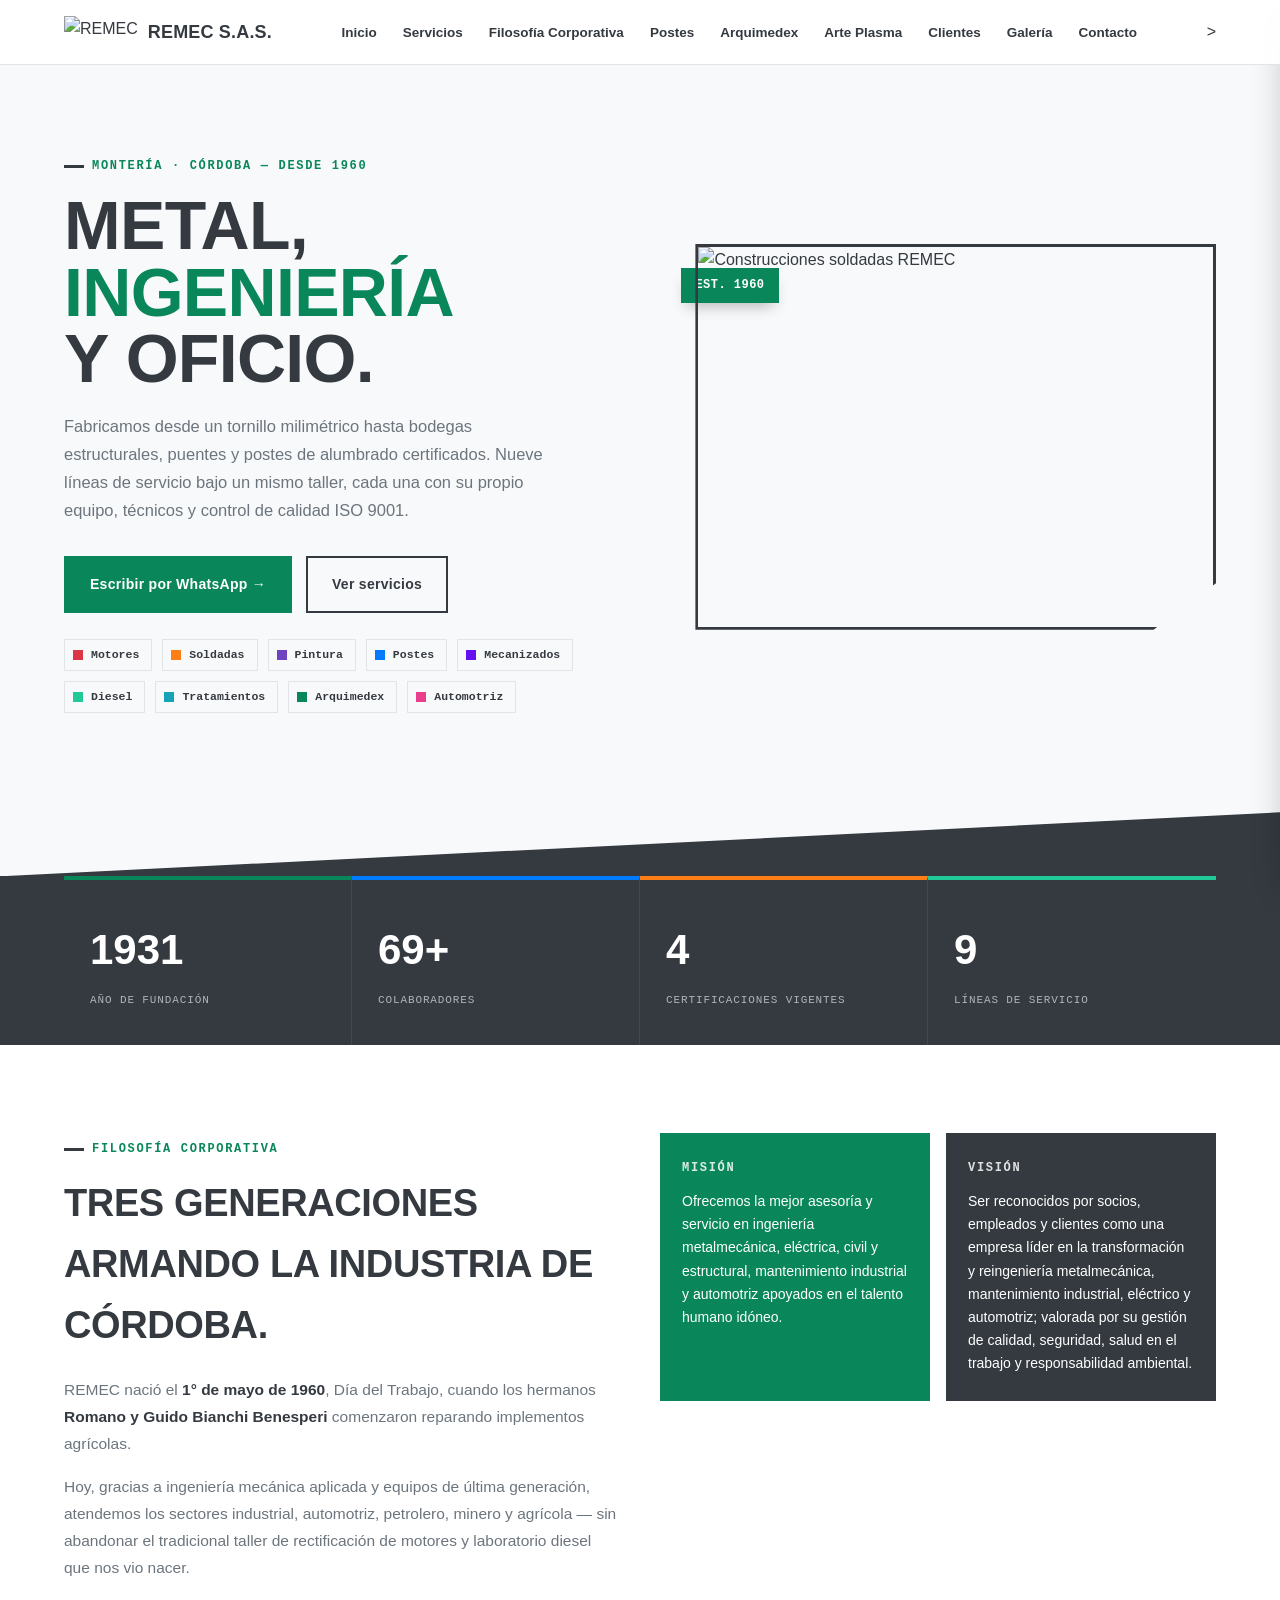
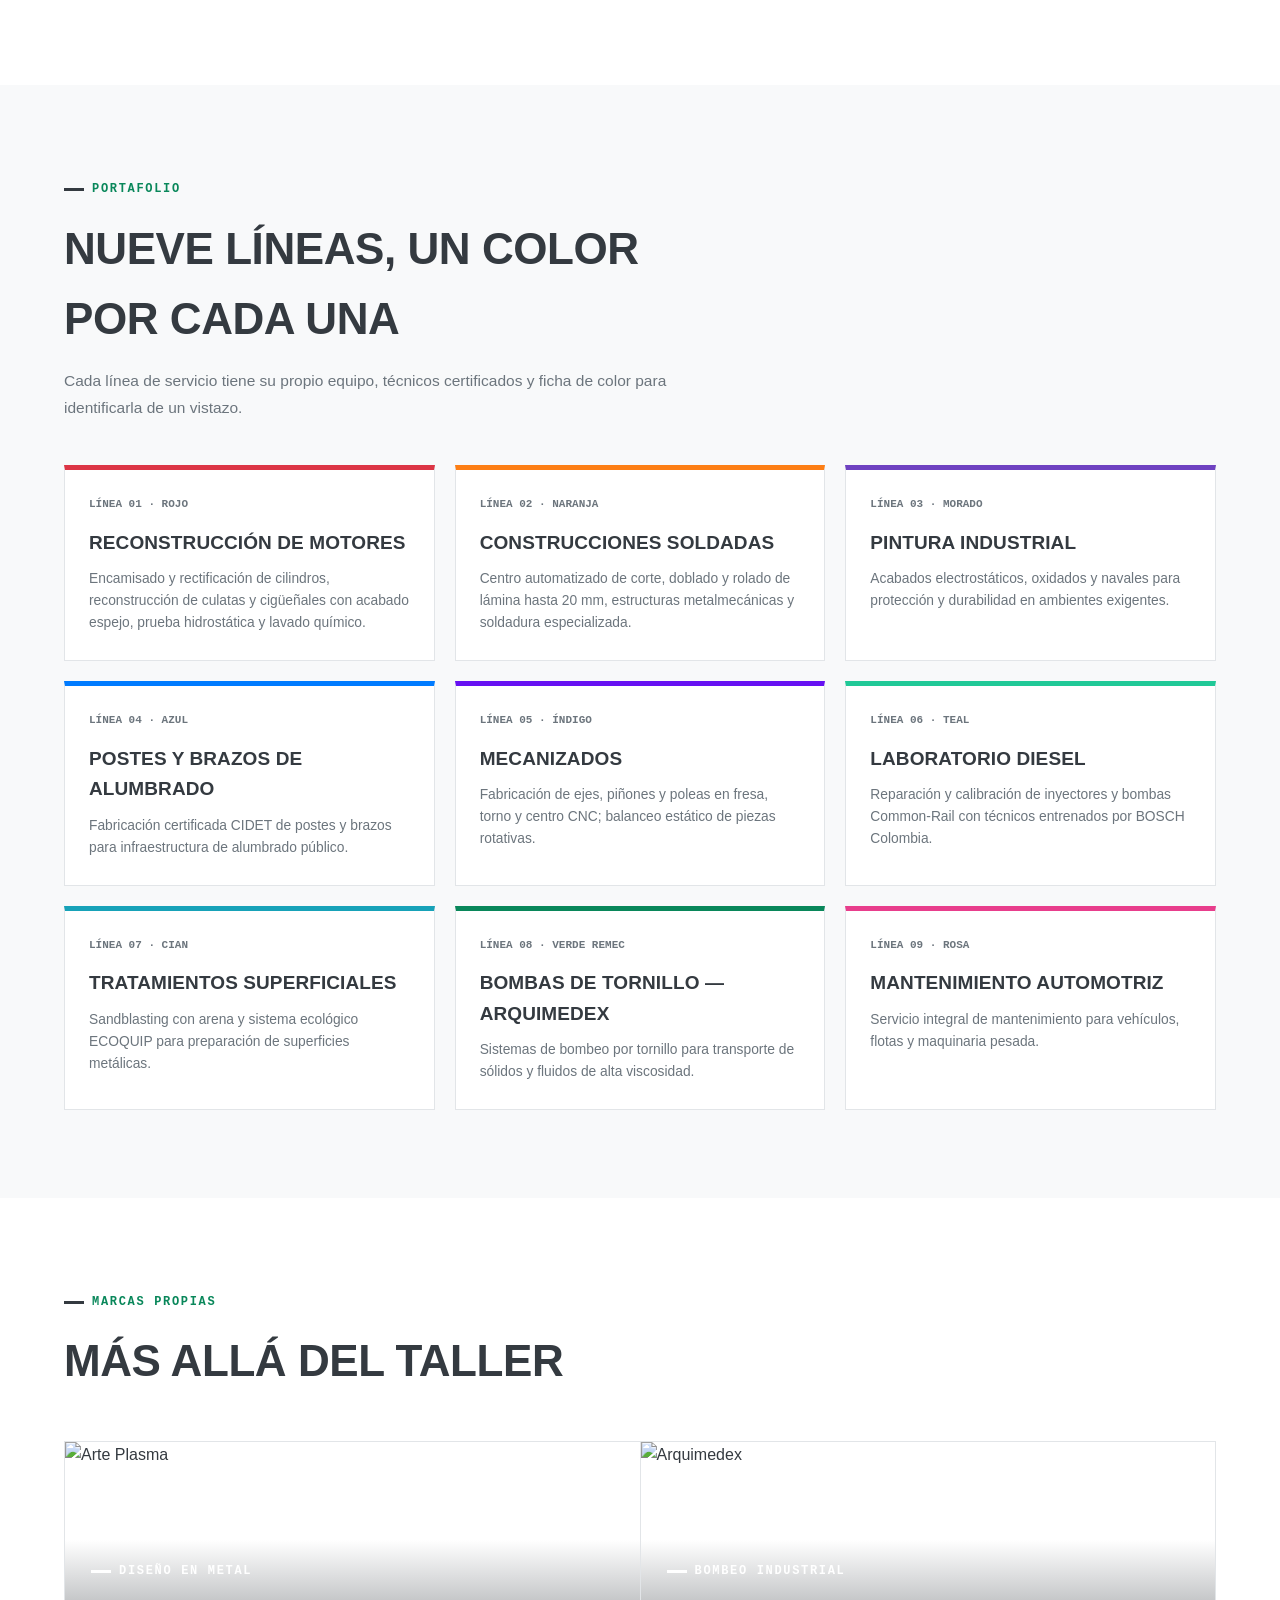
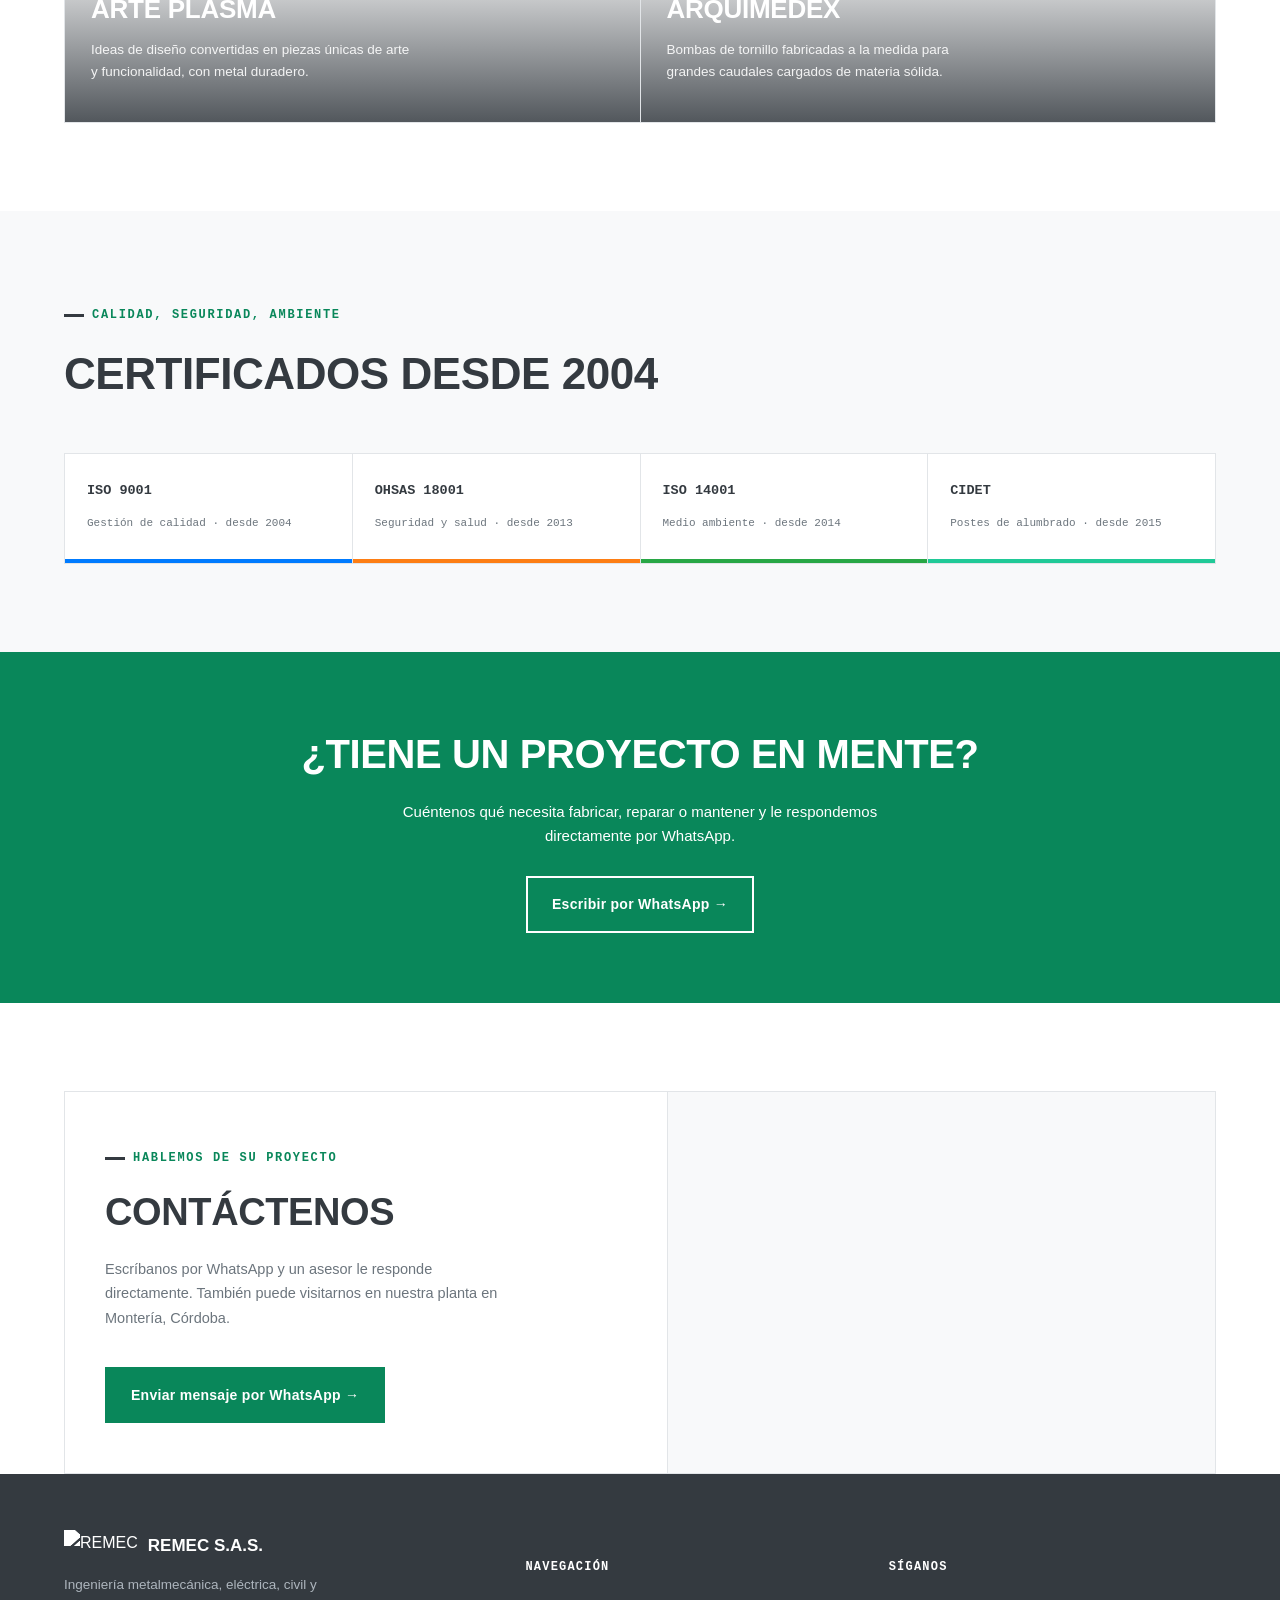
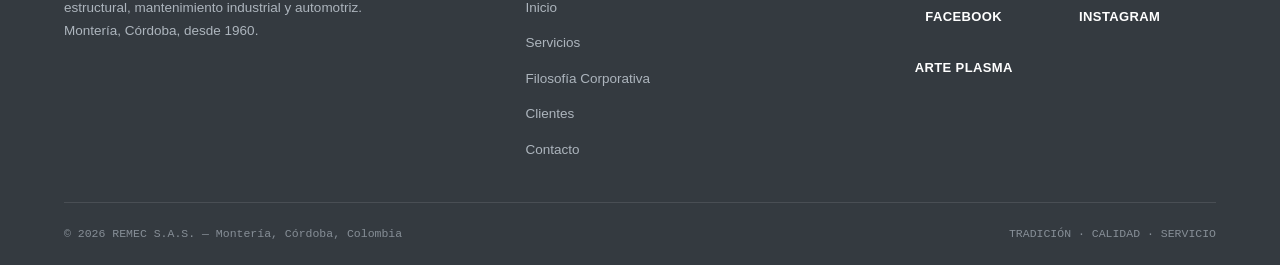
==== index.html @ 9efb5b46 "feat: add initial HTML structure and JavaScript functionality for REMEC S.A.S. website" ====
<!doctype html>
<html lang="es">
  <head>
    <meta charset="UTF-8" />
    <meta
      name="viewport"
      content="width=device-width, initial-scale=1, shrink-to-fit=no"
    />
    <title>REMEC S.A.S. — Ingeniería Metalmecánica desde 1960</title>
    <link rel="stylesheet" href="css/style.css" />
  </head>
  <body>
    <header class="rmc2-header" id="rmc2Header">
      <div class="rmc2-wrap rmc2-navrow">
        <a class="rmc2-brand" href="index.html">
          <img src="https://remec.com.co/images/logo.png" alt="REMEC" />
          <span class="rmc2-brand-text">REMEC S.A.S.</span>
        </a>
        <nav class="rmc2-navlinks">
          <ul>
            <li><a href="index.html">Inicio</a></li>
            <li><a href="Servicios.html">Servicios</a></li>
            <li><a href="Filo.html">Filosofía Corporativa</a></li>
            <li><a href="AP.html">Postes</a></li>
            <li><a href="Arquimedex.html">Arquimedex</a></li>
            <li><a href="Artplasma.html">Arte Plasma</a></li>
            <li><a href="Clientes.html">Clientes</a></li>
            <li><a href="Galeria.html">Galería</a></li>
            <li><a href="Contacto.html">Contacto</a></li>
          </ul>
        </nav>

        >
        <button
          class="rmc2-burger"
          id="rmc2BurgerBtn"
          aria-label="Abrir menú"
          aria-expanded="false"
        >
          <span></span><span></span><span></span>
        </button>
      </div>
    </header>

    <div class="rmc2-scrim" id="rmc2Scrim"></div>
    <div class="rmc2-mobile-menu" id="rmc2MobileMenu">
      <ul>
        <li><a href="index.html">Inicio</a></li>
        <li><a href="Servicios.html">Servicios</a></li>
        <li><a href="Filo.html">Filosofía Corporativa</a></li>
        <li><a href="AP.html">Postes</a></li>
        <li><a href="Arquimedex.html">Arquimedex</a></li>
        <li><a href="Artplasma.html">Arte Plasma</a></li>
        <li><a href="Clientes.html">Clientes</a></li>
        <li><a href="Galeria.html">Galería</a></li>
        <li><a href="Contacto.html">Contacto</a></li>
      </ul>
      <a
        class="rmc2-cta-btn"
        href="https://wa.me/573212651325?texto=Me%20interesa%20uno%20de%20sus%20servicios"
        target="_blank"
        rel="noopener"
        >WhatsApp →</a
      >
    </div>

    <section class="rmc2-hero">
      <div class="rmc2-wrap">
        <div class="rmc2-hero-grid">
          <div class="rmc2-hero-copy">
            <div class="rmc2-eyebrow">Montería · Córdoba — desde 1960</div>
            <h1 style="margin-top: 16px">
              Metal, <em>ingeniería</em><br />y oficio.
            </h1>
            <p>
              Fabricamos desde un tornillo milimétrico hasta bodegas
              estructurales, puentes y postes de alumbrado certificados. Nueve
              líneas de servicio bajo un mismo taller, cada una con su propio
              equipo, técnicos y control de calidad ISO 9001.
            </p>
            <div class="rmc2-hero-actions">
              <a
                class="rmc2-btn rmc2-btn-solid"
                href="https://wa.me/573212651325?texto=Me%20interesa%20uno%20de%20sus%20servicios"
                target="_blank"
                rel="noopener"
                >Escribir por WhatsApp →</a
              >
              <a class="rmc2-btn rmc2-btn-outline" href="#servicios"
                >Ver servicios</a
              >
            </div>

            <div class="rmc2-swatch-strip">
              <span class="rmc2-swatch-chip" data-target="svc-motores"
                ><span
                  class="rmc2-swatch-dot"
                  style="background: var(--red)"
                ></span
                >Motores</span
              >
              <span class="rmc2-swatch-chip" data-target="svc-soldadas"
                ><span
                  class="rmc2-swatch-dot"
                  style="background: var(--orange)"
                ></span
                >Soldadas</span
              >
              <span class="rmc2-swatch-chip" data-target="svc-pintura"
                ><span
                  class="rmc2-swatch-dot"
                  style="background: var(--purple)"
                ></span
                >Pintura</span
              >
              <span class="rmc2-swatch-chip" data-target="svc-postes"
                ><span
                  class="rmc2-swatch-dot"
                  style="background: var(--blue)"
                ></span
                >Postes</span
              >
              <span class="rmc2-swatch-chip" data-target="svc-mecanizados"
                ><span
                  class="rmc2-swatch-dot"
                  style="background: var(--indigo)"
                ></span
                >Mecanizados</span
              >
              <span class="rmc2-swatch-chip" data-target="svc-diesel"
                ><span
                  class="rmc2-swatch-dot"
                  style="background: var(--teal)"
                ></span
                >Diesel</span
              >
              <span class="rmc2-swatch-chip" data-target="svc-tratamientos"
                ><span
                  class="rmc2-swatch-dot"
                  style="background: var(--cyan)"
                ></span
                >Tratamientos</span
              >
              <span class="rmc2-swatch-chip" data-target="svc-arquimedex"
                ><span
                  class="rmc2-swatch-dot"
                  style="background: var(--remec)"
                ></span
                >Arquimedex</span
              >
              <span class="rmc2-swatch-chip" data-target="svc-automotriz"
                ><span
                  class="rmc2-swatch-dot"
                  style="background: var(--pink)"
                ></span
                >Automotriz</span
              >
            </div>
          </div>

          <div class="rmc2-hero-media">
            <span class="rmc2-hero-tag rmc2-mono">EST. 1960</span>
            <div class="rmc2-hero-media-frame">
              <img
                src="https://remec.com.co/images/S6.jpg"
                alt="Construcciones soldadas REMEC"
              />
            </div>
          </div>
        </div>
      </div>
      <div class="rmc2-cut"></div>
    </section>

    <div class="rmc2-stats">
      <div class="rmc2-wrap">
        <div class="rmc2-stats-row">
          <div class="rmc2-stat">
            <div class="rmc2-stat-num" data-count="1960">0</div>
            <div class="rmc2-stat-label">Año de fundación</div>
          </div>
          <div class="rmc2-stat">
            <div class="rmc2-stat-num" data-count="70" data-suffix="+">0</div>
            <div class="rmc2-stat-label">Colaboradores</div>
          </div>
          <div class="rmc2-stat">
            <div class="rmc2-stat-num" data-count="4">0</div>
            <div class="rmc2-stat-label">Certificaciones vigentes</div>
          </div>
          <div class="rmc2-stat">
            <div class="rmc2-stat-num" data-count="9">0</div>
            <div class="rmc2-stat-label">Líneas de servicio</div>
          </div>
        </div>
      </div>
    </div>

    <section id="nosotros" class="rmc2-section">
      <div class="rmc2-wrap">
        <div class="rmc2-about">
          <div class="rmc2-about-copy rmc2-reveal">
            <div class="rmc2-eyebrow">Filosofía corporativa</div>
            <h2
              style="
                font-size: clamp(26px, 3.8vw, 38px);
                text-transform: uppercase;
                color: var(--dark);
                margin-top: 14px;
                margin-bottom: 20px;
              "
            >
              Tres generaciones armando la industria de Córdoba.
            </h2>
            <p>
              REMEC nació el <strong>1° de mayo de 1960</strong>, Día del
              Trabajo, cuando los hermanos
              <strong>Romano y Guido Bianchi Benesperi</strong> comenzaron
              reparando implementos agrícolas.
            </p>
            <p>
              Hoy, gracias a ingeniería mecánica aplicada y equipos de última
              generación, atendemos los sectores industrial, automotriz,
              petrolero, minero y agrícola — sin abandonar el tradicional taller
              de rectificación de motores y laboratorio diesel que nos vio
              nacer.
            </p>
          </div>
          <div class="rmc2-mv-grid rmc2-reveal rmc2-d1">
            <div class="rmc2-mv-card mv-a">
              <h4>Misión</h4>
              <p>
                Ofrecemos la mejor asesoría y servicio en ingeniería
                metalmecánica, eléctrica, civil y estructural, mantenimiento
                industrial y automotriz apoyados en el talento humano idóneo.
              </p>
            </div>
            <div class="rmc2-mv-card mv-b">
              <h4>Visión</h4>
              <p>
                Ser reconocidos por socios, empleados y clientes como una
                empresa líder en la transformación y reingeniería metalmecánica,
                mantenimiento industrial, eléctrico y automotriz; valorada por
                su gestión de calidad, seguridad, salud en el trabajo y
                responsabilidad ambiental.
              </p>
            </div>
          </div>
        </div>
      </div>
    </section>

    <section
      id="servicios"
      class="rmc2-section"
      style="background: var(--light)"
    >
      <div class="rmc2-wrap">
        <div class="rmc2-sec-head rmc2-reveal">
          <div class="rmc2-eyebrow">Portafolio</div>
          <h2>Nueve líneas, un color por cada una</h2>
          <p>
            Cada línea de servicio tiene su propio equipo, técnicos certificados
            y ficha de color para identificarla de un vistazo.
          </p>
        </div>
        <div class="rmc2-svc-grid">
          <div class="rmc2-svc-card c-red rmc2-reveal" id="svc-motores">
            <span class="rmc2-svc-tagnum rmc2-mono">LÍNEA 01 · ROJO</span>
            <h3>Reconstrucción de Motores</h3>
            <p>
              Encamisado y rectificación de cilindros, reconstrucción de culatas
              y cigüeñales con acabado espejo, prueba hidrostática y lavado
              químico.
            </p>
          </div>

          <div
            class="rmc2-svc-card c-orange rmc2-reveal rmc2-d1"
            id="svc-soldadas"
          >
            <span class="rmc2-svc-tagnum rmc2-mono">LÍNEA 02 · NARANJA</span>
            <h3>Construcciones Soldadas</h3>
            <p>
              Centro automatizado de corte, doblado y rolado de lámina hasta 20
              mm, estructuras metalmecánicas y soldadura especializada.
            </p>
          </div>

          <div
            class="rmc2-svc-card c-purple rmc2-reveal rmc2-d2"
            id="svc-pintura"
          >
            <span class="rmc2-svc-tagnum rmc2-mono">LÍNEA 03 · MORADO</span>
            <h3>Pintura Industrial</h3>
            <p>
              Acabados electrostáticos, oxidados y navales para protección y
              durabilidad en ambientes exigentes.
            </p>
          </div>

          <div class="rmc2-svc-card c-blue rmc2-reveal" id="svc-postes">
            <span class="rmc2-svc-tagnum rmc2-mono">LÍNEA 04 · AZUL</span>
            <h3>Postes y Brazos de Alumbrado</h3>
            <p>
              Fabricación certificada CIDET de postes y brazos para
              infraestructura de alumbrado público.
            </p>
          </div>

          <div
            class="rmc2-svc-card c-indigo rmc2-reveal rmc2-d1"
            id="svc-mecanizados"
          >
            <span class="rmc2-svc-tagnum rmc2-mono">LÍNEA 05 · ÍNDIGO</span>
            <h3>Mecanizados</h3>
            <p>
              Fabricación de ejes, piñones y poleas en fresa, torno y centro
              CNC; balanceo estático de piezas rotativas.
            </p>
          </div>

          <div class="rmc2-svc-card c-teal rmc2-reveal rmc2-d2" id="svc-diesel">
            <span class="rmc2-svc-tagnum rmc2-mono">LÍNEA 06 · TEAL</span>
            <h3>Laboratorio Diesel</h3>
            <p>
              Reparación y calibración de inyectores y bombas Common-Rail con
              técnicos entrenados por BOSCH Colombia.
            </p>
          </div>

          <div class="rmc2-svc-card c-cyan rmc2-reveal" id="svc-tratamientos">
            <span class="rmc2-svc-tagnum rmc2-mono">LÍNEA 07 · CIAN</span>
            <h3>Tratamientos Superficiales</h3>
            <p>
              Sandblasting con arena y sistema ecológico ECOQUIP para
              preparación de superficies metálicas.
            </p>
          </div>

          <div
            class="rmc2-svc-card c-remec rmc2-reveal rmc2-d1"
            id="svc-arquimedex"
          >
            <span class="rmc2-svc-tagnum rmc2-mono"
              >LÍNEA 08 · VERDE REMEC</span
            >
            <h3>Bombas de Tornillo — Arquimedex</h3>
            <p>
              Sistemas de bombeo por tornillo para transporte de sólidos y
              fluidos de alta viscosidad.
            </p>
          </div>

          <div
            class="rmc2-svc-card c-pink rmc2-reveal rmc2-d2"
            id="svc-automotriz"
          >
            <span class="rmc2-svc-tagnum rmc2-mono">LÍNEA 09 · ROSA</span>
            <h3>Mantenimiento Automotriz</h3>
            <p>
              Servicio integral de mantenimiento para vehículos, flotas y
              maquinaria pesada.
            </p>
          </div>
        </div>
      </div>
    </section>

    <section id="marcas" class="rmc2-section">
      <div class="rmc2-wrap">
        <div class="rmc2-sec-head rmc2-reveal">
          <div class="rmc2-eyebrow">Marcas propias</div>
          <h2>Más allá del taller</h2>
        </div>
        <div class="rmc2-brand-grid rmc2-reveal">
          <a class="rmc2-brand-card" href="artplasma.html">
            <img src="https://remec.com.co/images/S10.jpg" alt="Arte Plasma" />
            <div class="rmc2-brand-copy">
              <div class="rmc2-eyebrow">Diseño en metal</div>
              <h3>Arte Plasma</h3>
              <p>
                Ideas de diseño convertidas en piezas únicas de arte y
                funcionalidad, con metal duradero.
              </p>
            </div>
          </a>
          <a class="rmc2-brand-card" href="arquimedex.html">
            <img src="https://remec.com.co/images/arqui.jpg" alt="Arquimedex" />
            <div class="rmc2-brand-copy">
              <div class="rmc2-eyebrow">Bombeo industrial</div>
              <h3>Arquimedex</h3>
              <p>
                Bombas de tornillo fabricadas a la medida para grandes caudales
                cargados de materia sólida.
              </p>
            </div>
          </a>
        </div>
      </div>
    </section>

    <section
      id="certificaciones"
      class="rmc2-section"
      style="background: var(--light)"
    >
      <div class="rmc2-wrap">
        <div class="rmc2-sec-head rmc2-reveal">
          <div class="rmc2-eyebrow">Calidad, seguridad, ambiente</div>
          <h2>Certificados desde 2004</h2>
        </div>
        <div class="rmc2-cert-grid rmc2-reveal">
          <div class="rmc2-cert">
            <h5>ISO 9001</h5>
            <span>Gestión de calidad · desde 2004</span>
          </div>
          <div class="rmc2-cert">
            <h5>OHSAS 18001</h5>
            <span>Seguridad y salud · desde 2013</span>
          </div>
          <div class="rmc2-cert">
            <h5>ISO 14001</h5>
            <span>Medio ambiente · desde 2014</span>
          </div>
          <div class="rmc2-cert">
            <h5>CIDET</h5>
            <span>Postes de alumbrado · desde 2015</span>
          </div>
        </div>
      </div>
    </section>

    <div class="rmc2-cta-band">
      <div class="rmc2-wrap">
        <h2 class="rmc2-reveal">¿Tiene un proyecto en mente?</h2>
        <p class="rmc2-reveal rmc2-d1">
          Cuéntenos qué necesita fabricar, reparar o mantener y le respondemos
          directamente por WhatsApp.
        </p>
        <a
          class="rmc2-btn rmc2-btn-outline rmc2-reveal rmc2-d2"
          href="https://wa.me/573212651325?texto=Me%20interesa%20uno%20de%20sus%20servicios"
          target="_blank"
          rel="noopener"
          >Escribir por WhatsApp →</a
        >
      </div>
    </div>

    <section id="contacto" class="rmc2-section" style="padding-bottom: 0">
      <div class="rmc2-wrap">
        <div class="rmc2-contact rmc2-reveal">
          <div class="rmc2-contact-info">
            <div class="rmc2-eyebrow">Hablemos de su proyecto</div>
            <h2 style="margin-top: 14px">Contáctenos</h2>
            <p>
              Escríbanos por WhatsApp y un asesor le responde directamente.
              También puede visitarnos en nuestra planta en Montería, Córdoba.
            </p>
            <a
              class="rmc2-btn rmc2-btn-solid"
              style="margin-top: 22px"
              href="https://wa.me/573212651325?texto=Me%20interesa%20uno%20de%20sus%20servicios"
              target="_blank"
              rel="noopener"
              >Enviar mensaje por WhatsApp →</a
            >
          </div>
          <div class="rmc2-contact-map">
            <iframe
              src="https://www.google.com/maps/embed?pb=!1m18!1m12!1m3!1d3943.2180847544364!2d-75.88357438551608!3d8.76554129370391!2m3!1f0!2f0!3f0!3m2!1i1024!2i768!4f13.1!3m3!1m2!1s0x8e5a2feb517c7ac7%3A0x54283a33207944!2sRemec%20S.A.S.!5e0!3m2!1ses!2sco!4v1584029872444!5m2!1ses!2sco"
              loading="lazy"
              allowfullscreen
              title="Ubicación REMEC S.A.S."
            ></iframe>
          </div>
        </div>
      </div>
    </section>

    <footer class="rmc2-footer">
      <div class="rmc2-wrap">
        <div class="rmc2-footer-grid">
          <div>
            <div class="rmc2-footer-brand">
              <img src="https://remec.com.co/images/logo.png" alt="REMEC" />
              <span>REMEC S.A.S.</span>
            </div>
            <p>
              Ingeniería metalmecánica, eléctrica, civil y estructural,
              mantenimiento industrial y automotriz. Montería, Córdoba, desde
              1960.
            </p>
          </div>
          <div>
            <h6>Navegación</h6>
            <ul class="rmc2-footer-links">
              <li><a href="index.html">Inicio</a></li>
              <li><a href="Servicios.html">Servicios</a></li>
              <li><a href="Filo.html">Filosofía Corporativa</a></li>
              <li><a href="Clientes.html">Clientes</a></li>
              <li><a href="Contacto.html">Contacto</a></li>
            </ul>
          </div>
          <div>
            <h6>Síganos</h6>
            <div class="rmc2-social-row">
              <button
                type="button"
                onclick="
                  window.open(
                    'https://www.facebook.com/REMEC-SAS-288695484930140/?__tn__=%2Cd%2CP-R&eid=ARAV5PS2P7mCp-uxV-PCwuwmVaQNPxGnORrTUB4tNMfFMXdAupHGW5edUmp9kNLCj1opHwnJgBR68hh6',
                    '_blank',
                  )
                "
              >
                <span class="rmc2-box">Facebook</span>
              </button>
              <button
                type="button"
                onclick="
                  window.open(
                    'https://instagram.com/remecmonteria?igshid=1e9cdvmd9q17o',
                    '_blank',
                  )
                "
              >
                <span class="rmc2-box">Instagram</span>
              </button>
              <button
                type="button"
                onclick="
                  window.open(
                    'https://www.instagram.com/arte.plasma/',
                    '_blank',
                  )
                "
              >
                <span class="rmc2-box">Arte Plasma</span>
              </button>
            </div>
          </div>
        </div>
        <div class="rmc2-footer-bottom">
          <span class="rmc2-mono"
            >© 2026 REMEC S.A.S. — Montería, Córdoba, Colombia</span
          >
          <span class="rmc2-mono">TRADICIÓN · CALIDAD · SERVICIO</span>
        </div>
      </div>
    </footer>

    <script src="js/javascript.js"></script>
  </body>
</html>
---- css/style.css ----
/* ===================================================================
   REMEC S.A.S. — Propuesta de diseño 2 ("Ficha de taller / swatch")
   style.css — hoja de estilos independiente
   Prefijo de todas las clases propias: rmc2-  (evita choques con otros HTML)
   =================================================================== */

:root{
  --remec:#09875a;
  --blue:#007bff;
  --indigo:#6610f2;
  --purple:#6f42c1;
  --pink:#e83e8c;
  --red:#dc3545;
  --orange:#fd7e14;
  --yellow:#ffc107;
  --green:#28a745;
  --teal:#20c997;
  --cyan:#17a2b8;
  --white:#fff;
  --gray:#6c757d;
  --gray-dark:#343a40;
  --primary:#007bff;
  --secondary:#6c757d;
  --success:#28a745;
  --info:#17a2b8;
  --warning:#ffc107;
  --danger:#dc3545;
  --light:#f8f9fa;
  --dark:#343a40;
  --breakpoint-xs:0;
  --breakpoint-sm:576px;
  --breakpoint-md:768px;
  --breakpoint-lg:992px;
  --breakpoint-xl:1200px;
  --font-family-sans-serif:-apple-system, BlinkMacSystemFont, "Segoe UI", Roboto, "Helvetica Neue", Arial, "Noto Sans", sans-serif, "Apple Color Emoji", "Segoe UI Emoji", "Segoe UI Symbol", "Noto Color Emoji";
  --font-family-monospace:SFMono-Regular, Menlo, Monaco, Consolas, "Liberation Mono", "Courier New", monospace;

  --rmc2-maxw:1200px;
  --rmc2-border:#e2e5e8;
}

/* ---------- reset ---------- */
*{box-sizing:border-box;}
html{scroll-behavior:smooth;}
body{
  margin:0;
  background:var(--white);
  color:var(--dark);
  font-family:var(--font-family-sans-serif);
  -webkit-font-smoothing:antialiased;
  line-height:1.6;
  overflow-x:hidden;
}
img{max-width:100%;display:block;}
a{color:inherit;text-decoration:none;}
ul{margin:0;padding:0;}
h1,h2,h3,h4{margin:0;font-weight:800;letter-spacing:-0.01em;}

.rmc2-mono{font-family:var(--font-family-monospace);}
.rmc2-wrap{max-width:var(--rmc2-maxw);margin:0 auto;padding:0 24px;}

/* ---------- scroll reveal ---------- */
.rmc2-reveal{opacity:0;transform:translateY(24px);transition:opacity .7s cubic-bezier(.16,.8,.28,1), transform .7s cubic-bezier(.16,.8,.28,1);}
.rmc2-reveal.rmc2-in{opacity:1;transform:translateY(0);}
.rmc2-d1{transition-delay:.08s;}
.rmc2-d2{transition-delay:.16s;}
.rmc2-d3{transition-delay:.24s;}

@media (prefers-reduced-motion: reduce){
  *{animation-duration:.01ms !important;transition-duration:.01ms !important;scroll-behavior:auto !important;}
  .rmc2-reveal{opacity:1;transform:none;}
}

/* ---------- eyebrow / labels ---------- */
.rmc2-eyebrow{
  font-family:var(--font-family-monospace);
  font-size:12px;font-weight:700;letter-spacing:.14em;text-transform:uppercase;
  color:var(--remec);
  display:inline-flex;align-items:center;gap:8px;
}
.rmc2-eyebrow::before{content:"";width:20px;height:3px;background:var(--dark);display:inline-block;}

/* ---------- header ---------- */
.rmc2-header{
  position:fixed;top:0;left:0;right:0;z-index:100;
  background:rgba(255,255,255,.92);backdrop-filter:blur(8px);
  border-bottom:1px solid var(--rmc2-border);
  transition:box-shadow .3s ease, padding .3s ease;
  padding:16px 0;
}
.rmc2-header.rmc2-scrolled{box-shadow:0 4px 18px -8px rgba(0,0,0,.12);padding:10px 0;}
.rmc2-navrow{display:flex;align-items:center;justify-content:space-between;gap:20px;}
.rmc2-brand{display:flex;align-items:center;gap:10px;}
.rmc2-brand img{height:32px;width:auto;}
.rmc2-brand-text{font-weight:800;font-size:18px;letter-spacing:.01em;color:var(--dark);}

.rmc2-navlinks{display:none;}
@media(min-width:900px){.rmc2-navlinks{display:block;}}
.rmc2-navlinks ul{list-style:none;display:flex;gap:26px;align-items:center;}
.rmc2-navlinks a{
  font-size:13.5px;font-weight:600;color:var(--gray-dark);position:relative;padding:4px 0;
  transition:color .2s ease;
}
.rmc2-navlinks a::after{content:"";position:absolute;left:0;bottom:0;height:2px;width:0;background:var(--remec);transition:width .25s ease;}
.rmc2-navlinks a:hover{color:var(--remec);}
.rmc2-navlinks a:hover::after{width:100%;}

.rmc2-cta-btn{
  font-size:13.5px;font-weight:700;letter-spacing:.02em;
  background:var(--remec);color:var(--white);
  padding:11px 20px;
  display:none;
  border:2px solid var(--remec);
  transition:transform .2s ease, box-shadow .2s ease;
}
@media(min-width:900px){.rmc2-cta-btn{display:inline-flex;align-items:center;gap:8px;}}
.rmc2-cta-btn:hover{transform:translateY(-2px);box-shadow:0 10px 20px -8px rgba(9,135,90,.5);}

/* burger */
.rmc2-burger{
  display:flex;flex-direction:column;justify-content:center;gap:5px;
  width:38px;height:38px;border:2px solid var(--dark);background:none;cursor:pointer;padding:0;align-items:center;
}
@media(min-width:900px){.rmc2-burger{display:none;}}
.rmc2-burger span{width:18px;height:2px;background:var(--dark);transition:transform .3s ease, opacity .3s ease;}
.rmc2-burger.rmc2-open span:nth-child(1){transform:translateY(7px) rotate(45deg);}
.rmc2-burger.rmc2-open span:nth-child(2){opacity:0;}
.rmc2-burger.rmc2-open span:nth-child(3){transform:translateY(-7px) rotate(-45deg);}

.rmc2-mobile-menu{
  position:fixed;top:0;right:0;height:100svh;width:min(80vw,320px);z-index:99;
  background:var(--white);border-left:1px solid var(--rmc2-border);
  transform:translateX(100%);transition:transform .4s cubic-bezier(.16,.8,.28,1);
  display:flex;flex-direction:column;justify-content:center;padding:36px;
  box-shadow:-10px 0 30px -12px rgba(0,0,0,.2);
}
.rmc2-mobile-menu.rmc2-open{transform:translateX(0);}
.rmc2-mobile-menu ul{list-style:none;display:flex;flex-direction:column;gap:22px;}
.rmc2-mobile-menu a{font-size:22px;font-weight:800;color:var(--dark);text-transform:uppercase;letter-spacing:.01em;}
.rmc2-mobile-menu a:hover{color:var(--remec);}
.rmc2-mobile-menu .rmc2-cta-btn{display:inline-flex;margin-top:28px;width:fit-content;}
.rmc2-scrim{
  position:fixed;inset:0;z-index:98;background:rgba(52,58,64,.55);
  opacity:0;pointer-events:none;transition:opacity .35s ease;
}
.rmc2-scrim.rmc2-open{opacity:1;pointer-events:auto;}
body.rmc2-locked{overflow:hidden;}

/* ---------- hero ---------- */
.rmc2-hero{
  position:relative;padding:150px 0 0;overflow:hidden;background:var(--light);
}
.rmc2-hero-grid{
  display:grid;grid-template-columns:1fr;gap:40px;align-items:center;
  padding-bottom:90px;
}
@media(min-width:960px){.rmc2-hero-grid{grid-template-columns:1.05fr .95fr;gap:56px;}}
.rmc2-hero-copy h1{
  font-size:clamp(38px,6.4vw,68px);line-height:.98;text-transform:uppercase;color:var(--dark);
}
.rmc2-hero-copy h1 em{font-style:normal;color:var(--remec);}
.rmc2-hero-copy p{margin-top:20px;max-width:480px;color:var(--gray);font-size:16.5px;line-height:1.7;}
.rmc2-hero-actions{display:flex;flex-wrap:wrap;gap:14px;margin-top:32px;}

.rmc2-btn{
  font-size:14px;font-weight:700;letter-spacing:.02em;
  padding:15px 24px;display:inline-flex;align-items:center;gap:10px;
  transition:transform .2s ease, box-shadow .2s ease, background .2s ease;
  border:2px solid transparent;
}
.rmc2-btn-solid{background:var(--remec);border-color:var(--remec);color:var(--white);}
.rmc2-btn-solid:hover{transform:translateY(-2px);box-shadow:0 12px 24px -10px rgba(9,135,90,.55);}
.rmc2-btn-outline{border-color:var(--dark);color:var(--dark);}
.rmc2-btn-outline:hover{background:var(--dark);color:var(--white);}

.rmc2-hero-media{position:relative;}
.rmc2-hero-media-frame{
  position:relative;
  clip-path:polygon(0 0, 100% 0, 100% 88%, 88% 100%, 0 100%);
  border:3px solid var(--dark);
}
.rmc2-hero-media-frame img{width:100%;height:380px;object-fit:cover;}
.rmc2-hero-tag{
  position:absolute;left:-14px;top:24px;
  background:var(--remec);color:var(--white);
  font-family:var(--font-family-monospace);font-size:12px;font-weight:700;
  padding:8px 14px;letter-spacing:.04em;
  box-shadow:0 8px 16px -6px rgba(0,0,0,.3);
}

/* diagonal cut divider — the one bold structural move */
.rmc2-cut{
  position:relative;height:64px;background:var(--dark);
  clip-path:polygon(0 100%, 100% 0, 100% 100%);
  margin-top:-1px;
}

/* ---------- service color strip ---------- */
.rmc2-swatch-strip{
  display:flex;flex-wrap:wrap;gap:10px;padding:26px 0 10px;
}
.rmc2-swatch-chip{
  display:flex;align-items:center;gap:8px;
  font-family:var(--font-family-monospace);font-size:11.5px;font-weight:600;
  color:var(--gray-dark);
  padding:6px 12px 6px 8px;border:1px solid var(--rmc2-border);
  cursor:pointer;transition:border-color .2s ease, background .2s ease;
}
.rmc2-swatch-chip:hover{border-color:var(--dark);background:var(--light);}
.rmc2-swatch-dot{width:10px;height:10px;flex-shrink:0;}

/* ---------- stats band ---------- */
.rmc2-stats{background:var(--dark);padding:0;}
.rmc2-stats-row{display:grid;grid-template-columns:repeat(2,1fr);}
@media(min-width:760px){.rmc2-stats-row{grid-template-columns:repeat(4,1fr);}}
.rmc2-stat{
  padding:36px 26px;border-top:4px solid var(--remec);
  border-right:1px solid rgba(255,255,255,.08);
}
.rmc2-stat:nth-child(1){border-top-color:var(--remec);}
.rmc2-stat:nth-child(2){border-top-color:var(--blue);}
.rmc2-stat:nth-child(3){border-top-color:var(--orange);}
.rmc2-stat:nth-child(4){border-top-color:var(--teal);border-right:none;}
.rmc2-stat-num{font-size:clamp(28px,3.6vw,42px);font-weight:800;color:var(--white);}
.rmc2-stat-label{font-family:var(--font-family-monospace);font-size:11px;letter-spacing:.08em;text-transform:uppercase;color:#adb5bd;margin-top:8px;}

/* ---------- section shell ---------- */
.rmc2-section{padding:88px 0;}
.rmc2-sec-head{max-width:640px;margin-bottom:44px;}
.rmc2-sec-head h2{font-size:clamp(28px,4.4vw,44px);text-transform:uppercase;color:var(--dark);margin-top:14px;}
.rmc2-sec-head p{color:var(--gray);margin-top:14px;font-size:15.5px;line-height:1.7;}

/* ---------- service cards (signature: color-coded work-order tags) ---------- */
.rmc2-svc-grid{display:grid;grid-template-columns:1fr;gap:20px;}
@media(min-width:640px){.rmc2-svc-grid{grid-template-columns:repeat(2,1fr);}}
@media(min-width:980px){.rmc2-svc-grid{grid-template-columns:repeat(3,1fr);}}
.rmc2-svc-card{
  background:var(--white);border:1px solid var(--rmc2-border);border-top:5px solid var(--remec);
  padding:26px 24px;position:relative;
  transition:transform .25s ease, box-shadow .25s ease;
}
.rmc2-svc-card:hover{transform:translateY(-5px);box-shadow:0 18px 30px -16px rgba(0,0,0,.2);}
.rmc2-svc-tagnum{
  font-family:var(--font-family-monospace);font-size:11px;font-weight:700;color:var(--gray);
  display:block;margin-bottom:14px;
}
.rmc2-svc-card h3{font-size:19px;color:var(--dark);margin-bottom:10px;text-transform:uppercase;letter-spacing:.005em;}
.rmc2-svc-card p{font-size:13.8px;color:var(--gray);line-height:1.6;margin:0;}

/* palette assignment per service — grounded 1:1 color-coding */
.rmc2-svc-card.c-remec{border-top-color:var(--remec);}
.rmc2-svc-card.c-blue{border-top-color:var(--blue);}
.rmc2-svc-card.c-indigo{border-top-color:var(--indigo);}
.rmc2-svc-card.c-purple{border-top-color:var(--purple);}
.rmc2-svc-card.c-pink{border-top-color:var(--pink);}
.rmc2-svc-card.c-red{border-top-color:var(--red);}
.rmc2-svc-card.c-orange{border-top-color:var(--orange);}
.rmc2-svc-card.c-teal{border-top-color:var(--teal);}
.rmc2-svc-card.c-cyan{border-top-color:var(--cyan);}

/* ---------- about / mission-vision ---------- */
.rmc2-about{display:grid;grid-template-columns:1fr;gap:40px;align-items:start;}
@media(min-width:960px){.rmc2-about{grid-template-columns:1fr 1fr;}}
.rmc2-about-copy p{color:var(--gray);line-height:1.75;font-size:15.5px;margin:0 0 16px;}
.rmc2-about-copy strong{color:var(--dark);}
.rmc2-mv-grid{display:grid;grid-template-columns:1fr;gap:16px;}
@media(min-width:520px){.rmc2-mv-grid{grid-template-columns:1fr 1fr;}}
.rmc2-mv-card{padding:26px 22px;color:var(--white);}
.rmc2-mv-card.mv-a{background:var(--remec);}
.rmc2-mv-card.mv-b{background:var(--dark);}
.rmc2-mv-card h4{font-family:var(--font-family-monospace);font-size:12px;letter-spacing:.14em;text-transform:uppercase;margin-bottom:12px;opacity:.85;}
.rmc2-mv-card p{margin:0;font-size:14px;line-height:1.65;}

/* ---------- brand teaser cards (Arte Plasma / Arquimedex) ---------- */
.rmc2-brand-grid{display:grid;grid-template-columns:1fr;gap:1px;background:var(--rmc2-border);border:1px solid var(--rmc2-border);}
@media(min-width:760px){.rmc2-brand-grid{grid-template-columns:1fr 1fr;}}
.rmc2-brand-card{background:var(--white);position:relative;overflow:hidden;min-height:280px;display:flex;align-items:flex-end;}
.rmc2-brand-card img{position:absolute;inset:0;width:100%;height:100%;object-fit:cover;transition:transform .7s cubic-bezier(.16,.8,.28,1);}
.rmc2-brand-card:hover img{transform:scale(1.06);}
.rmc2-brand-card::after{content:"";position:absolute;inset:0;background:linear-gradient(180deg, rgba(52,58,64,0) 35%, rgba(52,58,64,.85) 100%);}
.rmc2-brand-copy{position:relative;z-index:2;padding:26px;color:var(--white);}
.rmc2-brand-copy .rmc2-eyebrow{color:var(--white);}
.rmc2-brand-copy .rmc2-eyebrow::before{background:var(--white);}
.rmc2-brand-copy h3{font-size:26px;text-transform:uppercase;margin-top:8px;}
.rmc2-brand-copy p{font-size:13.5px;margin-top:8px;max-width:320px;opacity:.9;}

/* ---------- certifications ---------- */
.rmc2-cert-grid{display:grid;grid-template-columns:repeat(2,1fr);gap:1px;background:var(--rmc2-border);border:1px solid var(--rmc2-border);}
@media(min-width:760px){.rmc2-cert-grid{grid-template-columns:repeat(4,1fr);}}
.rmc2-cert{background:var(--white);padding:26px 22px;border-bottom:4px solid var(--blue);}
.rmc2-cert:nth-child(1){border-bottom-color:var(--blue);}
.rmc2-cert:nth-child(2){border-bottom-color:var(--orange);}
.rmc2-cert:nth-child(3){border-bottom-color:var(--success);}
.rmc2-cert:nth-child(4){border-bottom-color:var(--teal);}
.rmc2-cert h5{font-family:var(--font-family-monospace);font-size:13.5px;color:var(--dark);margin:0 0 6px;}
.rmc2-cert span{font-family:var(--font-family-monospace);font-size:11px;color:var(--gray);}

/* ---------- CTA band ---------- */
.rmc2-cta-band{background:var(--remec);color:var(--white);text-align:center;padding:70px 0;position:relative;}
.rmc2-cta-band h2{font-size:clamp(26px,4vw,40px);text-transform:uppercase;}
.rmc2-cta-band p{margin:14px auto 28px;max-width:480px;opacity:.92;font-size:15px;}
.rmc2-cta-band .rmc2-btn-outline{border-color:var(--white);color:var(--white);}
.rmc2-cta-band .rmc2-btn-outline:hover{background:var(--white);color:var(--remec);}

/* ---------- contact / map ---------- */
.rmc2-contact{display:grid;grid-template-columns:1fr;gap:1px;background:var(--rmc2-border);border:1px solid var(--rmc2-border);}
@media(min-width:900px){.rmc2-contact{grid-template-columns:1.1fr 1fr;}}
.rmc2-contact-info{background:var(--white);padding:50px 40px;}
.rmc2-contact-info h2{font-size:clamp(26px,3.8vw,38px);text-transform:uppercase;color:var(--dark);}
.rmc2-contact-info p{color:var(--gray);margin-top:14px;line-height:1.7;font-size:14.5px;max-width:400px;}
.rmc2-contact-map{background:var(--light);min-height:320px;position:relative;}
.rmc2-contact-map iframe{width:100%;height:100%;position:absolute;inset:0;border:0;}

/* ---------- footer ---------- */
.rmc2-footer{background:var(--dark);color:#ced4da;padding:56px 0 0;}
.rmc2-footer-grid{display:grid;grid-template-columns:1fr;gap:36px;padding-bottom:40px;}
@media(min-width:760px){.rmc2-footer-grid{grid-template-columns:1.3fr 1fr 1fr;}}
.rmc2-footer-brand{display:flex;align-items:center;gap:10px;margin-bottom:14px;}
.rmc2-footer-brand img{height:30px;filter:brightness(0) invert(1);}
.rmc2-footer-brand span{color:var(--white);font-weight:800;font-size:17px;}
.rmc2-footer p{font-size:13.5px;line-height:1.7;color:#adb5bd;max-width:320px;}
.rmc2-footer h6{color:var(--white);font-family:var(--font-family-monospace);font-size:12px;letter-spacing:.1em;text-transform:uppercase;margin-bottom:16px;}
.rmc2-footer-links{list-style:none;display:flex;flex-direction:column;gap:10px;}
.rmc2-footer-links a{font-size:13.5px;color:#adb5bd;transition:color .2s ease;}
.rmc2-footer-links a:hover{color:var(--white);}
.rmc2-footer-bottom{
  border-top:1px solid rgba(255,255,255,.1);
  padding:22px 0;display:flex;flex-wrap:wrap;gap:14px;align-items:center;justify-content:space-between;
}
.rmc2-footer-bottom span{font-family:var(--font-family-monospace);font-size:11.5px;color:#868e96;}

/* ===================================================================
   COMPONENTES DE PÁGINAS SECUNDARIAS
   (Servicios, Filosofía, Postes, Arquimedex, Arte Plasma, Clientes,
   Galería, Contacto) — comparten estos bloques con el Inicio.
   =================================================================== */

/* nav active state */
.rmc2-navlinks a.rmc2-active{color:var(--remec);}
.rmc2-navlinks a.rmc2-active::after{width:100%;}
.rmc2-mobile-menu a.rmc2-active{color:var(--remec);}

/* secondary page hero (banner) */
.rmc2-page-hero{
  position:relative;min-height:48svh;display:flex;flex-direction:column;justify-content:flex-end;
  overflow:hidden;padding-bottom:56px;background:var(--dark);
}
.rmc2-page-hero-img{position:absolute;inset:0;z-index:0;}
.rmc2-page-hero-img img{width:100%;height:100%;object-fit:cover;filter:saturate(.85) brightness(.5);}
.rmc2-page-hero-scrim{position:absolute;inset:0;z-index:1;background:linear-gradient(180deg, rgba(52,58,64,.35) 0%, rgba(52,58,64,.55) 45%, var(--dark) 100%);}
.rmc2-page-hero-content{position:relative;z-index:2;padding-top:150px;max-width:680px;}
.rmc2-page-hero-content .rmc2-eyebrow{color:#fff;}
.rmc2-page-hero-content .rmc2-eyebrow::before{background:var(--remec);}
.rmc2-page-hero-content h1{font-size:clamp(36px,6.2vw,72px);text-transform:uppercase;color:#fff;margin-top:14px;}
.rmc2-page-hero-content h1 em{font-style:normal;color:var(--remec);}
.rmc2-page-hero-content p{margin-top:16px;color:#ced4da;font-size:15.5px;line-height:1.7;}

/* dotted list (SGI / benefits / applications / values) */
.rmc2-dot-list{list-style:none;margin:0;padding:0;display:grid;grid-template-columns:1fr;gap:1px;background:var(--rmc2-border);border:1px solid var(--rmc2-border);}
@media(min-width:760px){.rmc2-dot-list{grid-template-columns:1fr 1fr;}}
.rmc2-dot-list li{background:var(--white);padding:20px 24px;position:relative;padding-left:42px;color:var(--gray);font-size:14.5px;line-height:1.6;}
.rmc2-dot-list li::before{content:"";position:absolute;left:20px;top:26px;width:10px;height:10px;background:var(--remec);}

.rmc2-value-grid{display:grid;grid-template-columns:1fr;gap:1px;background:var(--rmc2-border);border:1px solid var(--rmc2-border);}
@media(min-width:640px){.rmc2-value-grid{grid-template-columns:repeat(2,1fr);}}
@media(min-width:980px){.rmc2-value-grid{grid-template-columns:repeat(3,1fr);}}
.rmc2-value-card{background:var(--white);padding:26px 24px;border-top:4px solid var(--remec);}
.rmc2-value-card h4{font-family:var(--font-family-monospace);font-size:13px;text-transform:uppercase;letter-spacing:.04em;color:var(--dark);margin:0 0 10px;}
.rmc2-value-card p{margin:0;color:var(--gray);font-size:13.8px;line-height:1.6;}

/* service detail block (full description, image + text) */
.rmc2-detail-block{display:grid;grid-template-columns:1fr;background:var(--white);border:1px solid var(--rmc2-border);margin-bottom:2px;}
@media(min-width:900px){.rmc2-detail-block{grid-template-columns:.9fr 1.1fr;}}
.rmc2-detail-img{position:relative;min-height:240px;overflow:hidden;}
.rmc2-detail-img img{width:100%;height:100%;object-fit:cover;position:absolute;inset:0;transition:transform .7s cubic-bezier(.16,.8,.28,1);}
.rmc2-detail-block:hover .rmc2-detail-img img{transform:scale(1.06);}
.rmc2-detail-body{padding:34px 36px;border-top:5px solid var(--remec);}
@media(min-width:900px){.rmc2-detail-body{border-top:none;border-left:5px solid var(--remec);}}
.rmc2-detail-body h3{font-size:clamp(21px,2.6vw,27px);text-transform:uppercase;color:var(--dark);margin-bottom:14px;}
.rmc2-detail-body ul{list-style:none;display:flex;flex-direction:column;gap:9px;}
.rmc2-detail-body li{position:relative;padding-left:18px;color:var(--gray);font-size:13.8px;line-height:1.55;}
.rmc2-detail-body li::before{content:"";position:absolute;left:0;top:8px;width:8px;height:2px;background:var(--remec);}
.rmc2-detail-body li strong{color:var(--dark);}

/* single logo frame (Arquimedex / Arte Plasma) */
.rmc2-logo-frame{max-width:320px;padding:18px;border:1px solid var(--rmc2-border);background:var(--light);margin-bottom:48px;}
.rmc2-logo-frame img{width:100%;height:auto;}

/* photo gallery grid (Postes / Arquimedex / Arte Plasma inline) */
.rmc2-photo-grid{display:grid;grid-template-columns:1fr;gap:1px;background:var(--rmc2-border);border:1px solid var(--rmc2-border);}
@media(min-width:700px){.rmc2-photo-grid{grid-template-columns:repeat(3,1fr);}}
.rmc2-photo-item{background:var(--white);overflow:hidden;position:relative;height:260px;cursor:zoom-in;}
.rmc2-photo-item img{width:100%;height:100%;object-fit:cover;transition:transform .7s cubic-bezier(.16,.8,.28,1);}
.rmc2-photo-item:hover img{transform:scale(1.08);}
.rmc2-photo-num{position:absolute;top:12px;left:12px;z-index:2;font-family:var(--font-family-monospace);font-size:11px;color:var(--dark);background:rgba(255,255,255,.9);padding:3px 8px;}

/* masonry gallery (Galería page) + lightbox */
.rmc2-masonry{column-count:1;column-gap:14px;}
@media(min-width:560px){.rmc2-masonry{column-count:2;}}
@media(min-width:860px){.rmc2-masonry{column-count:3;}}
@media(min-width:1180px){.rmc2-masonry{column-count:4;}}
.rmc2-masonry-item{break-inside:avoid;margin-bottom:14px;overflow:hidden;position:relative;cursor:zoom-in;background:var(--light);border:1px solid var(--rmc2-border);}
.rmc2-masonry-item img{width:100%;height:auto;display:block;transition:transform .6s cubic-bezier(.16,.8,.28,1);}
.rmc2-masonry-item:hover img{transform:scale(1.05);}

.rmc2-lightbox{
  position:fixed;inset:0;z-index:200;background:rgba(20,22,25,.94);
  display:flex;align-items:center;justify-content:center;
  opacity:0;pointer-events:none;transition:opacity .35s ease;padding:40px;
}
.rmc2-lightbox.rmc2-open{opacity:1;pointer-events:auto;}
.rmc2-lightbox img{max-width:min(90vw,1100px);max-height:86vh;object-fit:contain;box-shadow:0 30px 60px -20px rgba(0,0,0,.7);transform:scale(.96);transition:transform .35s cubic-bezier(.16,.8,.28,1);}
.rmc2-lightbox.rmc2-open img{transform:scale(1);}
.rmc2-lightbox-close{
  position:absolute;top:24px;right:28px;width:44px;height:44px;border:2px solid #fff;background:transparent;
  color:#fff;font-family:var(--font-family-monospace);font-size:20px;line-height:1;
  display:flex;align-items:center;justify-content:center;cursor:pointer;transition:background .2s ease, color .2s ease;
}
.rmc2-lightbox-close:hover{background:#fff;color:var(--dark);}

/* client manifest list */
.rmc2-client-manifest{list-style:none;margin:0;padding:0;border-top:1px solid var(--rmc2-border);column-count:1;}
@media(min-width:640px){.rmc2-client-manifest{column-count:2;}}
@media(min-width:980px){.rmc2-client-manifest{column-count:3;}}
.rmc2-client-manifest li{display:flex;align-items:baseline;gap:14px;padding:15px 18px;border-bottom:1px solid var(--rmc2-border);break-inside:avoid;transition:background .2s ease;}
.rmc2-client-manifest li:hover{background:var(--light);}
.rmc2-cl-num{font-family:var(--font-family-monospace);font-size:11px;color:var(--remec);flex-shrink:0;width:22px;}
.rmc2-cl-name{font-size:13.5px;color:var(--gray);letter-spacing:.01em;}
.rmc2-client-manifest li:hover .rmc2-cl-name{color:var(--dark);}

/* quote strip */
.rmc2-quote-strip{background:var(--dark);padding:60px 0;text-align:center;}
.rmc2-quote-strip p{font-size:clamp(19px,2.8vw,28px);font-weight:800;color:#fff;max-width:740px;margin:0 auto;line-height:1.35;text-transform:none;}

/* generic bottom CTA strip */
.rmc2-cta-strip{padding:64px 0;text-align:center;}

/* ===================================================================
   BOTONES SOCIALES — estilo provisto por el cliente ("box hover")
   Clases renombradas con prefijo rmc2- para evitar conflictos,
   pero el mecanismo de animación es exactamente el solicitado.
   =================================================================== */
.rmc2-social-row{display:flex;flex-wrap:wrap;gap:6px;}

.rmc2-social-row button{
  color:var(--white);
  text-decoration:none;
  cursor:pointer;
  outline:none;
  border:none;
  background:transparent;
  padding:0;
}

.rmc2-box{
  width:140px;
  height:auto;
  float:left;
  transition:.5s linear;
  position:relative;
  display:block;
  overflow:hidden;
  padding:15px;
  text-align:center;
  margin:0 5px;
  background:transparent;
  text-transform:uppercase;
  font-weight:900;
  font-size:13px;
  letter-spacing:.03em;
  color:var(--white);
}

.rmc2-box:before{
  position:absolute;
  content:'';
  left:0;
  bottom:0;
  height:4px;
  width:100%;
  border-bottom:4px solid transparent;
  border-left:4px solid transparent;
  box-sizing:border-box;
  transform:translateX(100%);
}

.rmc2-box:after{
  position:absolute;
  content:'';
  top:0;
  left:0;
  width:100%;
  height:4px;
  border-top:4px solid transparent;
  border-right:4px solid transparent;
  box-sizing:border-box;
  transform:translateX(-100%);
}

.rmc2-box:hover{
  box-shadow:0 5px 15px rgba(0,0,0,0.5);
}

.rmc2-box:hover:before{
  border-color:var(--remec);
  height:100%;
  transform:translateX(0);
  transition:.3s transform linear, .3s height linear .3s;
}

.rmc2-box:hover:after{
  border-color:var(--remec);
  height:100%;
  transform:translateX(0);
  transition:.3s transform linear, .3s height linear .5s;
}
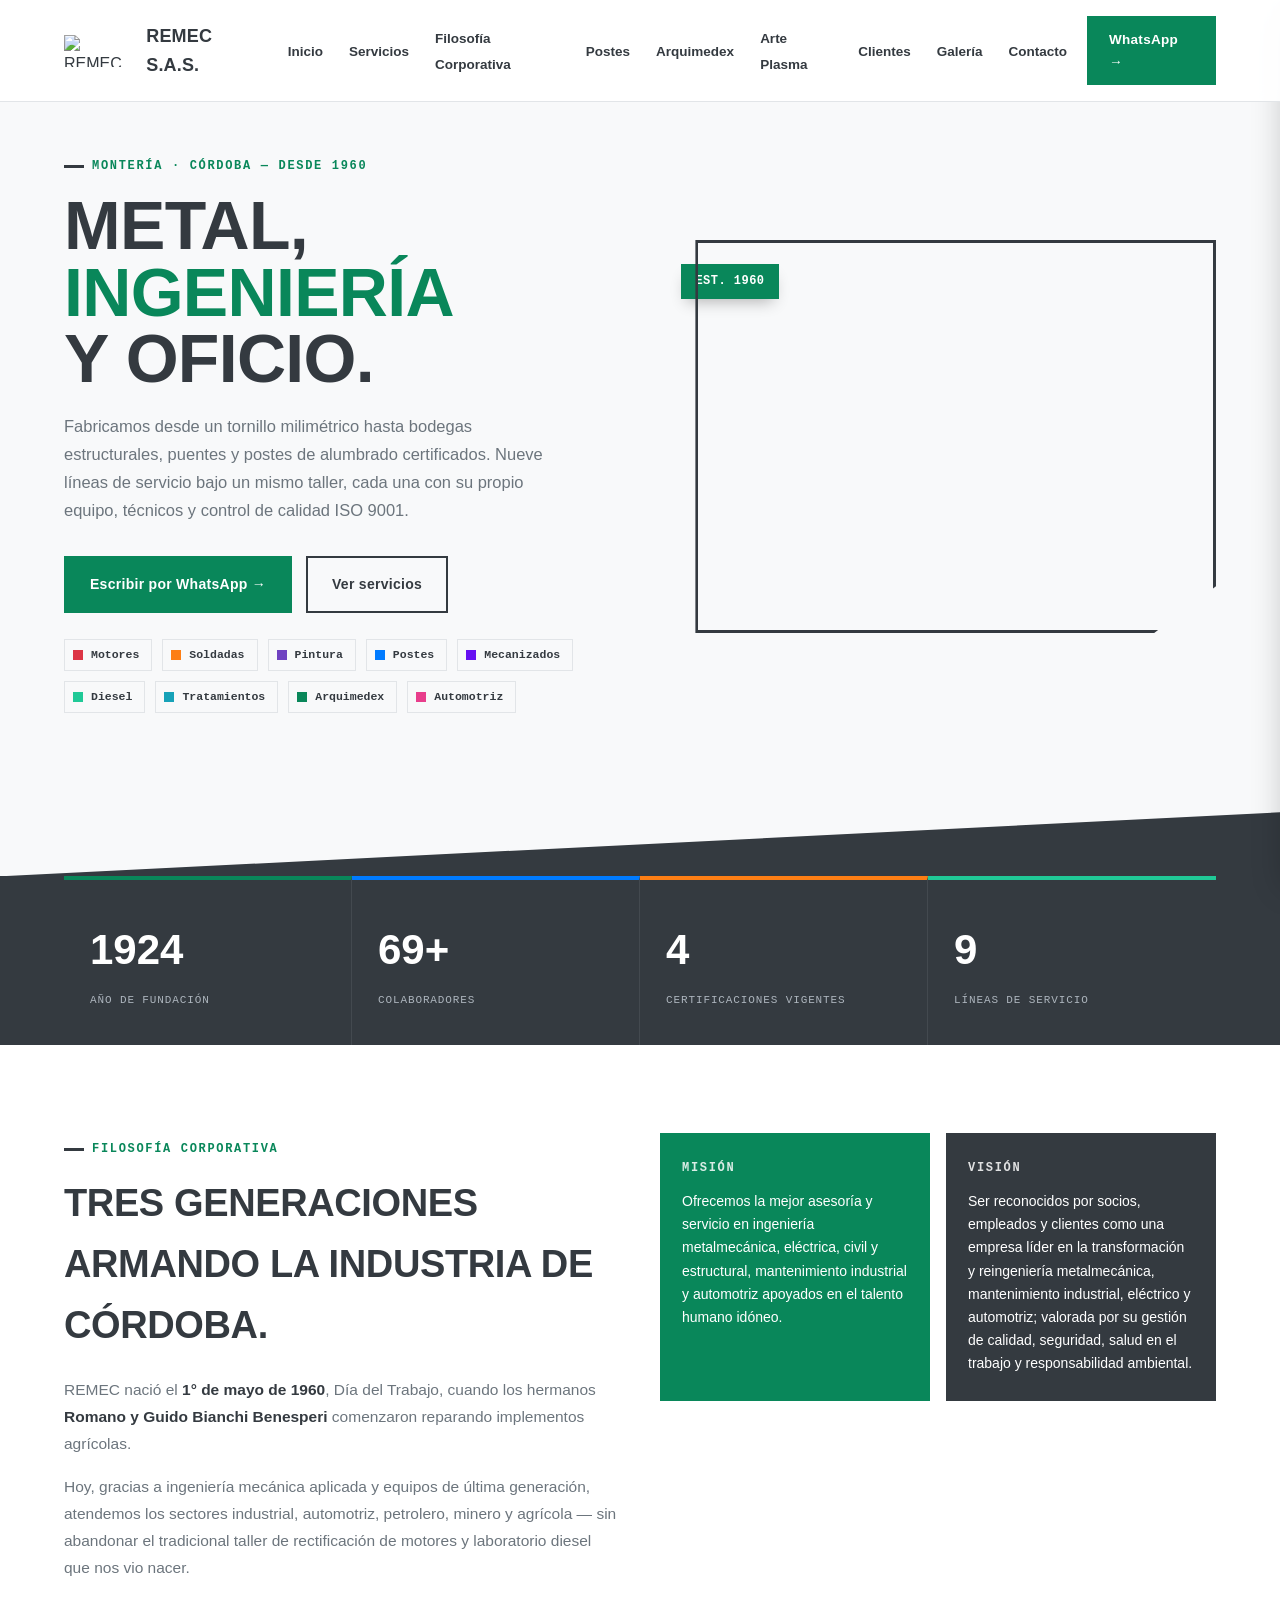
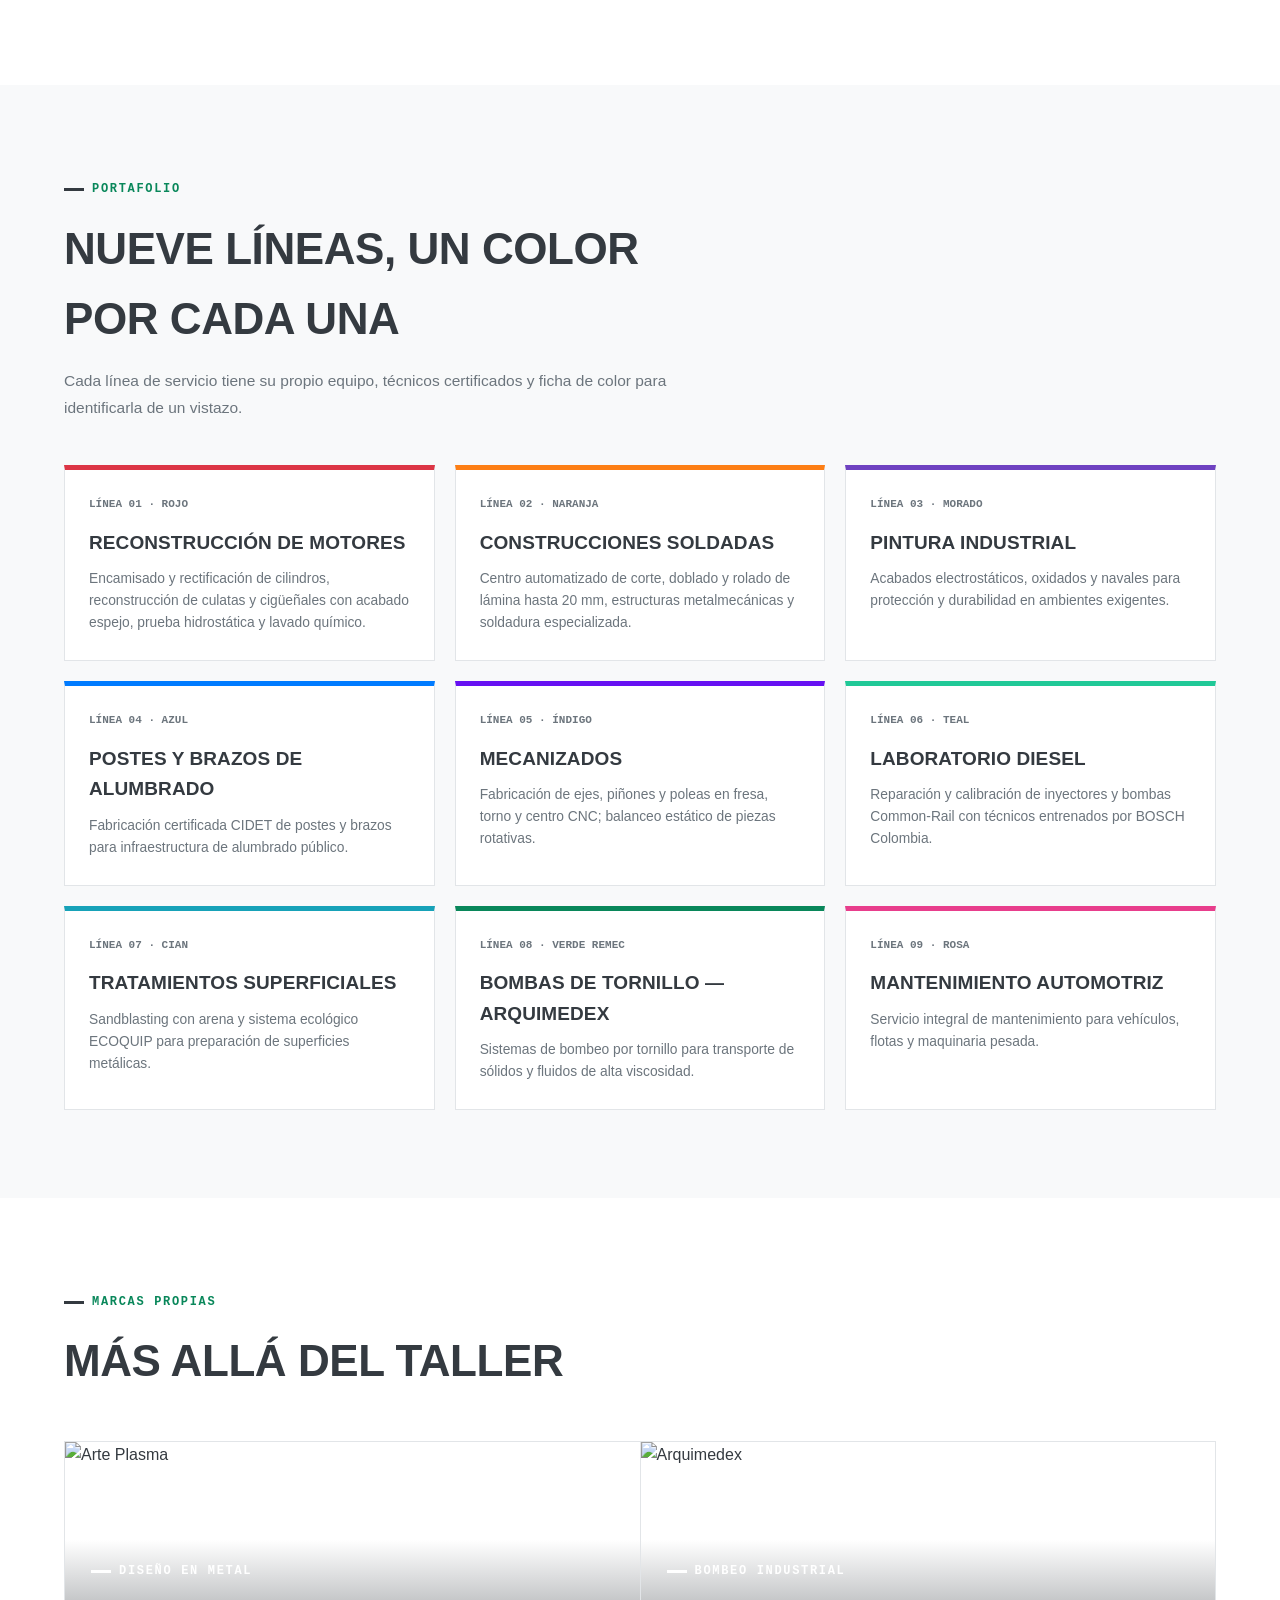
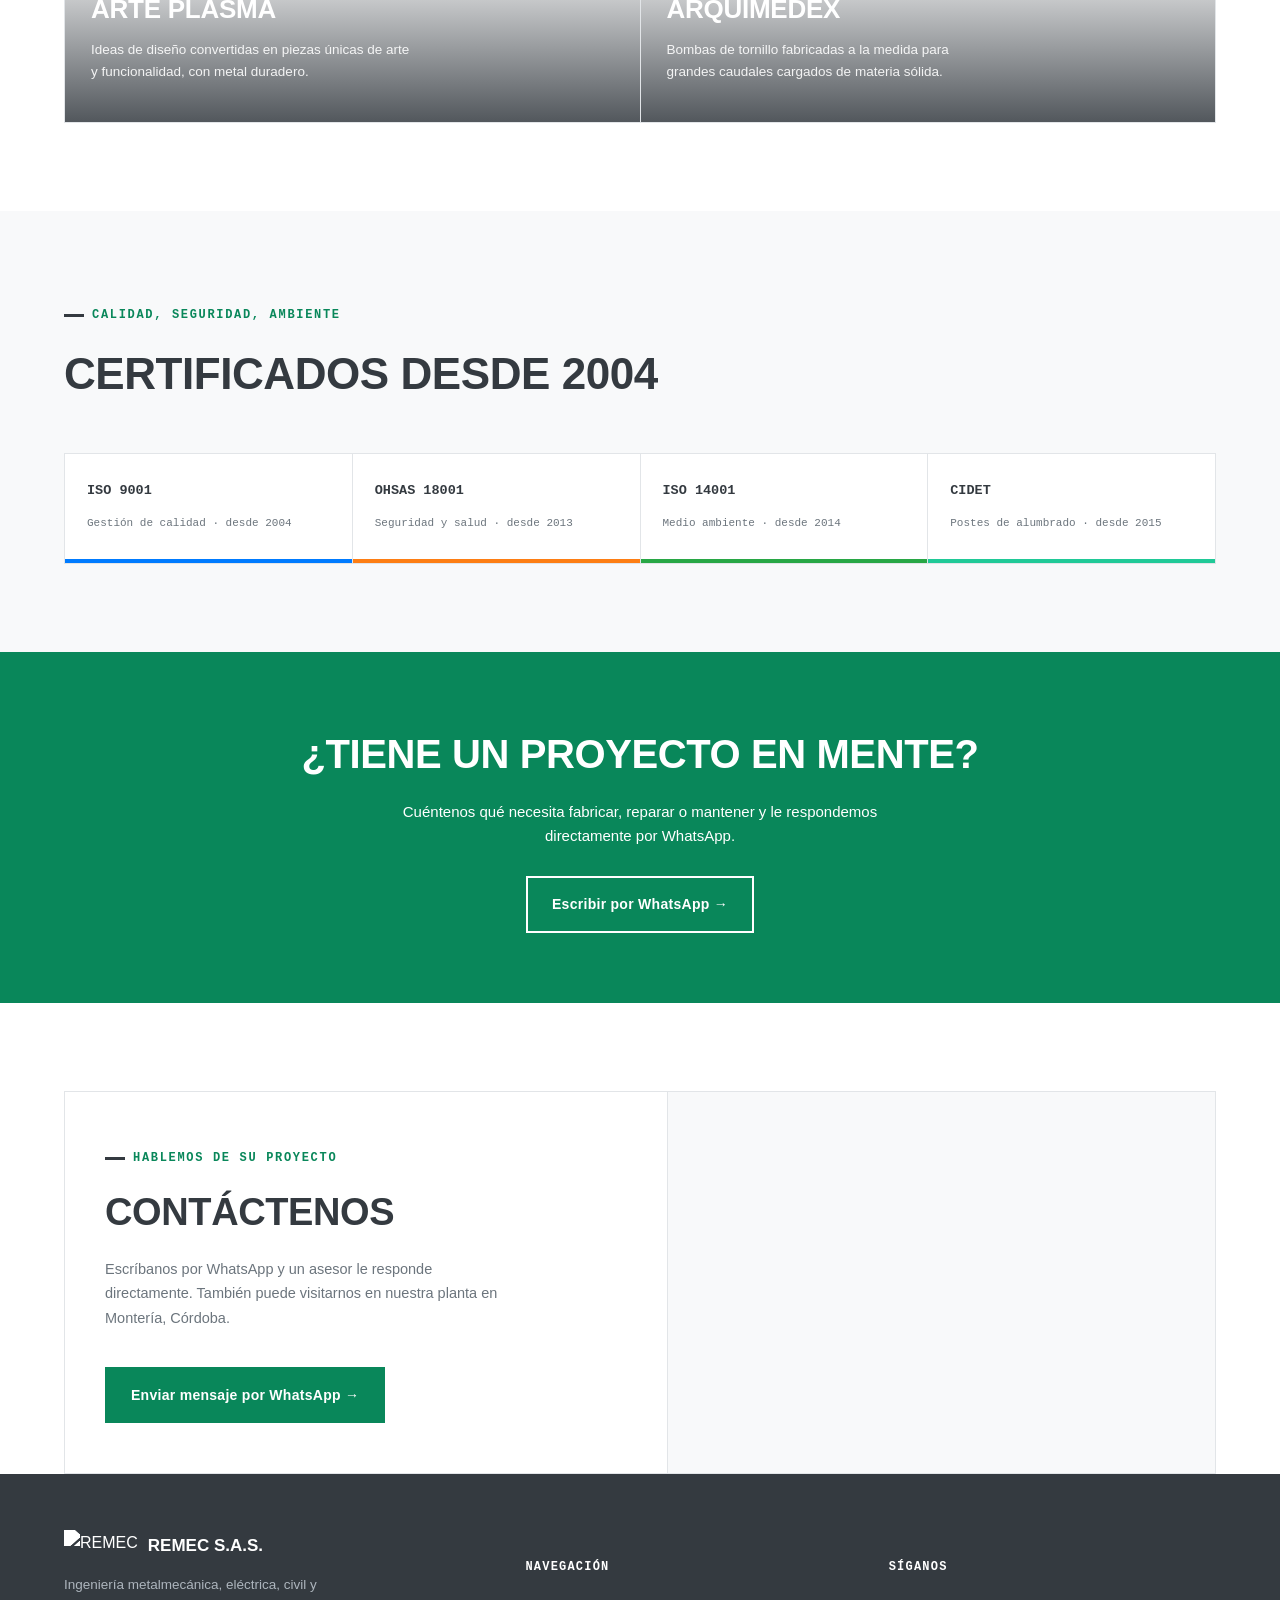
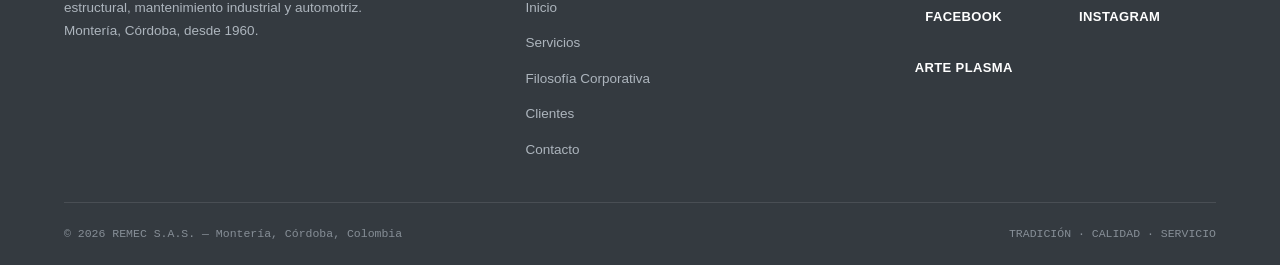
==== commit 73ac12df: "feat: add new pages for Clients, Contact, and Gallery; update media handling in CSS" ====
--- a/index.html
+++ b/index.html
@@ -29,7 +29,12 @@
             <li><a href="Contacto.html">Contacto</a></li>
           </ul>
         </nav>
-
+        <a
+          class="rmc2-cta-btn"
+          href="https://wa.me/573212651325?texto=Me%20interesa%20uno%20de%20sus%20servicios"
+          target="_blank"
+          rel="noopener"
+          >WhatsApp →</a
         >
         <button
           class="rmc2-burger"
@@ -86,7 +91,7 @@
                 rel="noopener"
                 >Escribir por WhatsApp →</a
               >
-              <a class="rmc2-btn rmc2-btn-outline" href="#servicios"
+              <a class="rmc2-btn rmc2-btn-outline" href="Servicios.html"
                 >Ver servicios</a
               >
             </div>
@@ -161,9 +166,13 @@
           <div class="rmc2-hero-media">
             <span class="rmc2-hero-tag rmc2-mono">EST. 1960</span>
             <div class="rmc2-hero-media-frame">
-              <img
-                src="https://remec.com.co/images/S6.jpg"
+              <video
+                src="https://remec.com.co/video/bannervideo.mp4"
                 alt="Construcciones soldadas REMEC"
+                autoplay
+                muted
+                loop
+                playsinline
               />
             </div>
           </div>
--- a/css/style.css
+++ b/css/style.css
@@ -179,7 +179,7 @@
   clip-path:polygon(0 0, 100% 0, 100% 88%, 88% 100%, 0 100%);
   border:3px solid var(--dark);
 }
-.rmc2-hero-media-frame img{width:100%;height:380px;object-fit:cover;}
+.rmc2-hero-media-frame img, .rmc2-hero-media-frame video{width:100%;height:380px;object-fit:cover;}
 .rmc2-hero-tag{
   position:absolute;left:-14px;top:24px;
   background:var(--remec);color:var(--white);
@@ -502,14 +502,14 @@
 }
 
 .rmc2-box:hover:before{
-  border-color:var(--remec);
+  border-color:var(--blue);
   height:100%;
   transform:translateX(0);
   transition:.3s transform linear, .3s height linear .3s;
 }
 
 .rmc2-box:hover:after{
-  border-color:var(--remec);
+  border-color:var(--blue);
   height:100%;
   transform:translateX(0);
   transition:.3s transform linear, .3s height linear .5s;
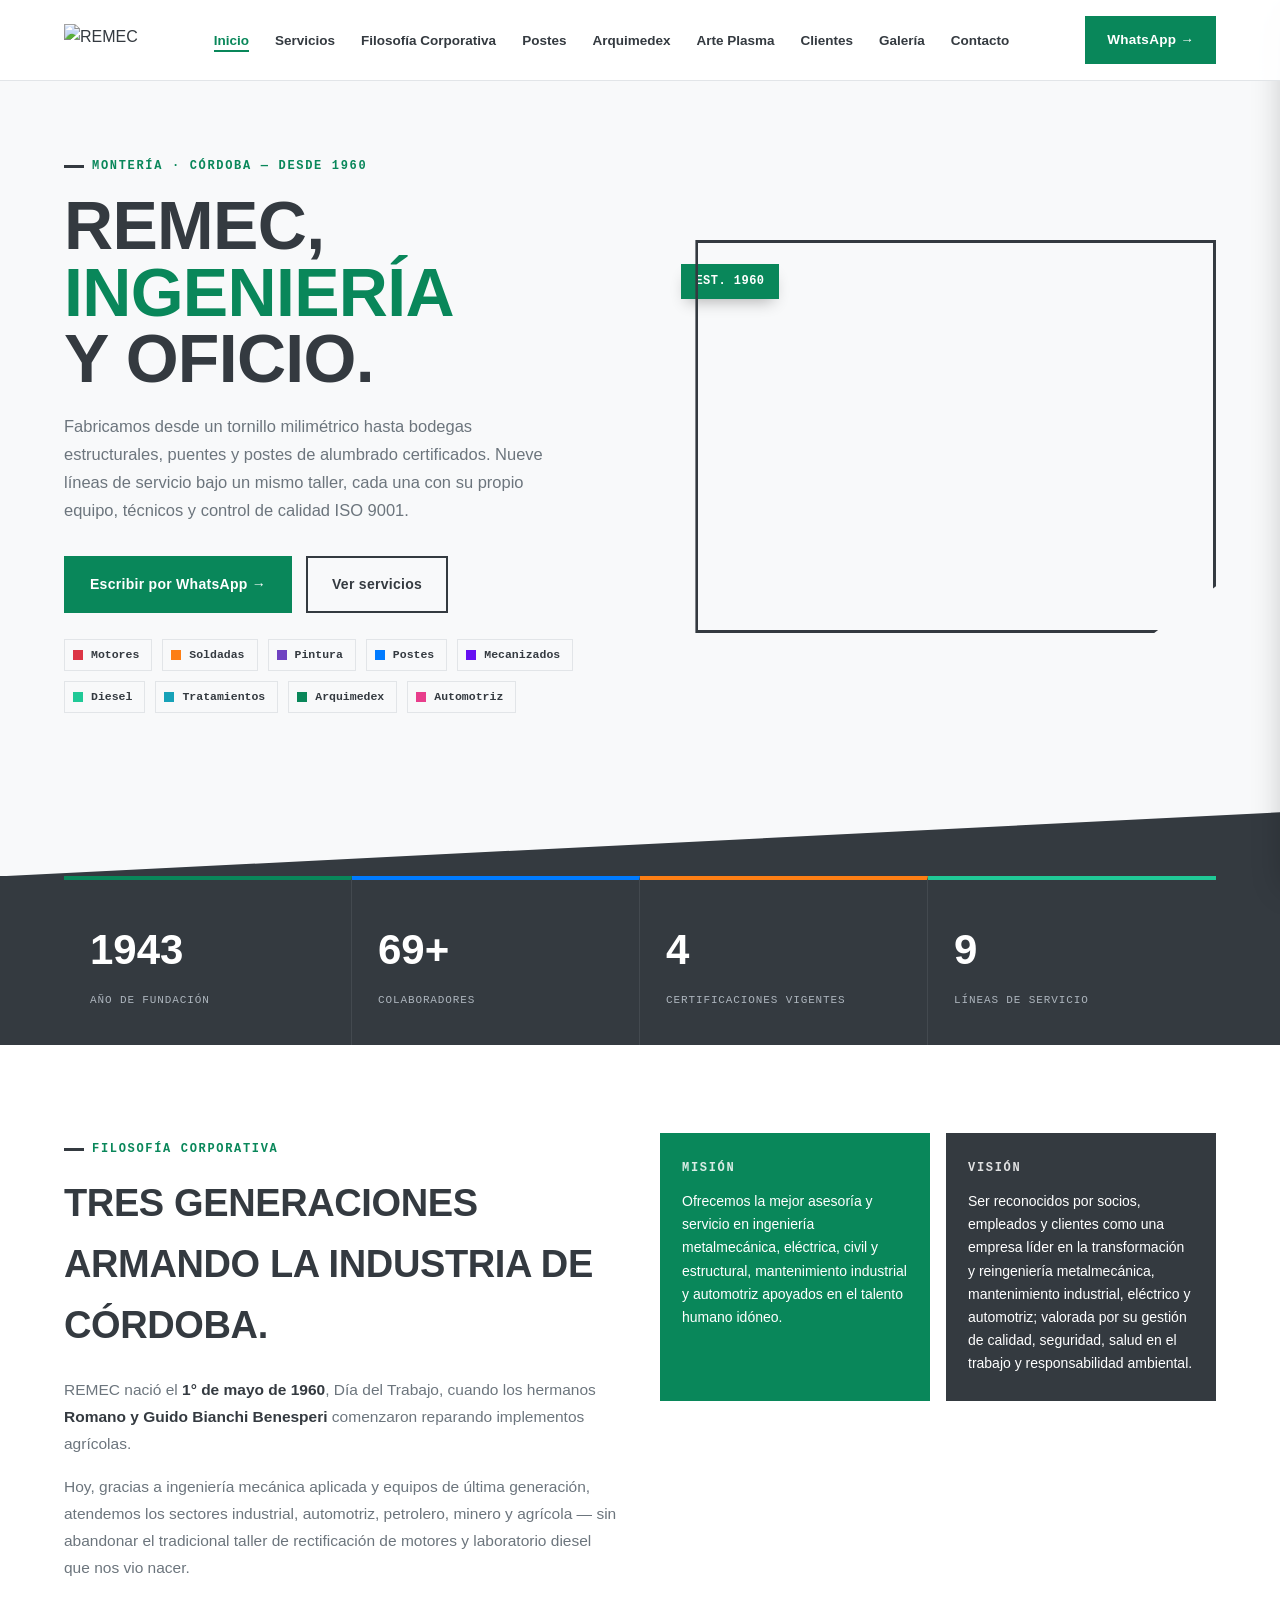
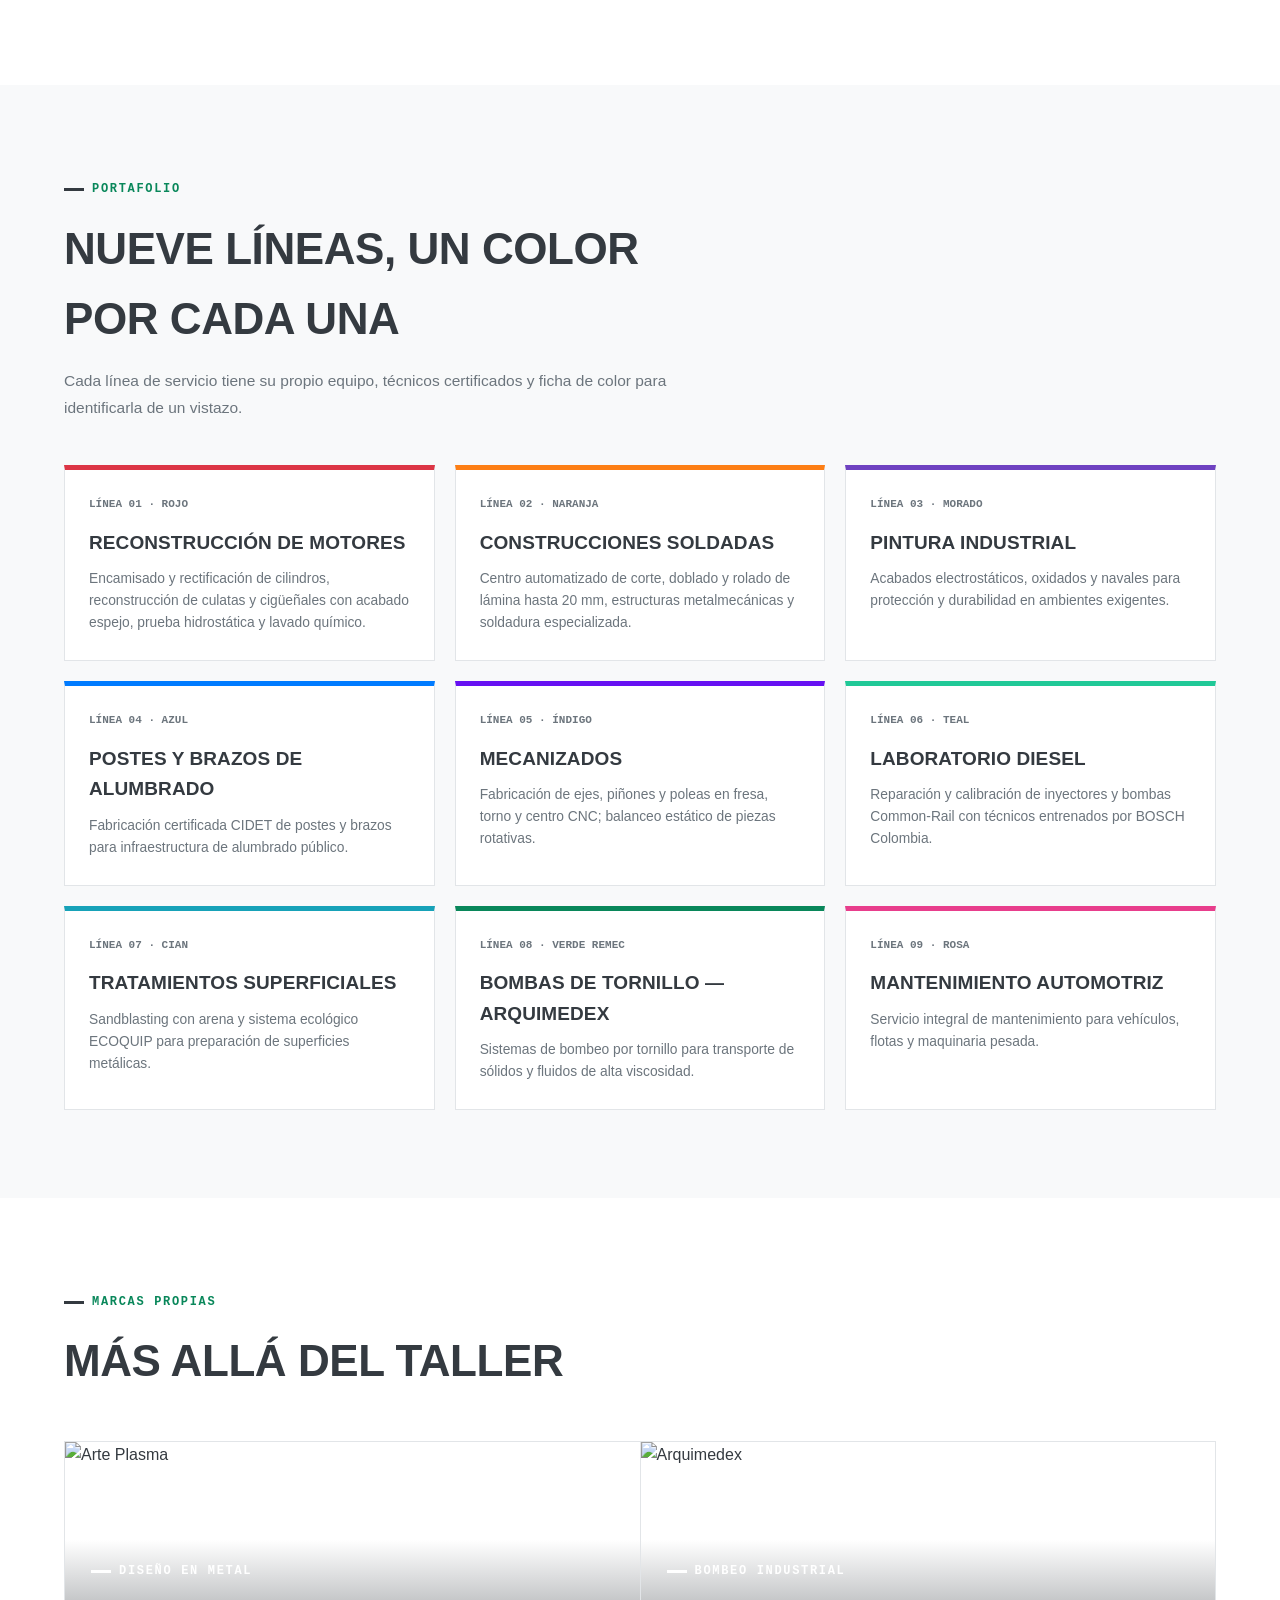
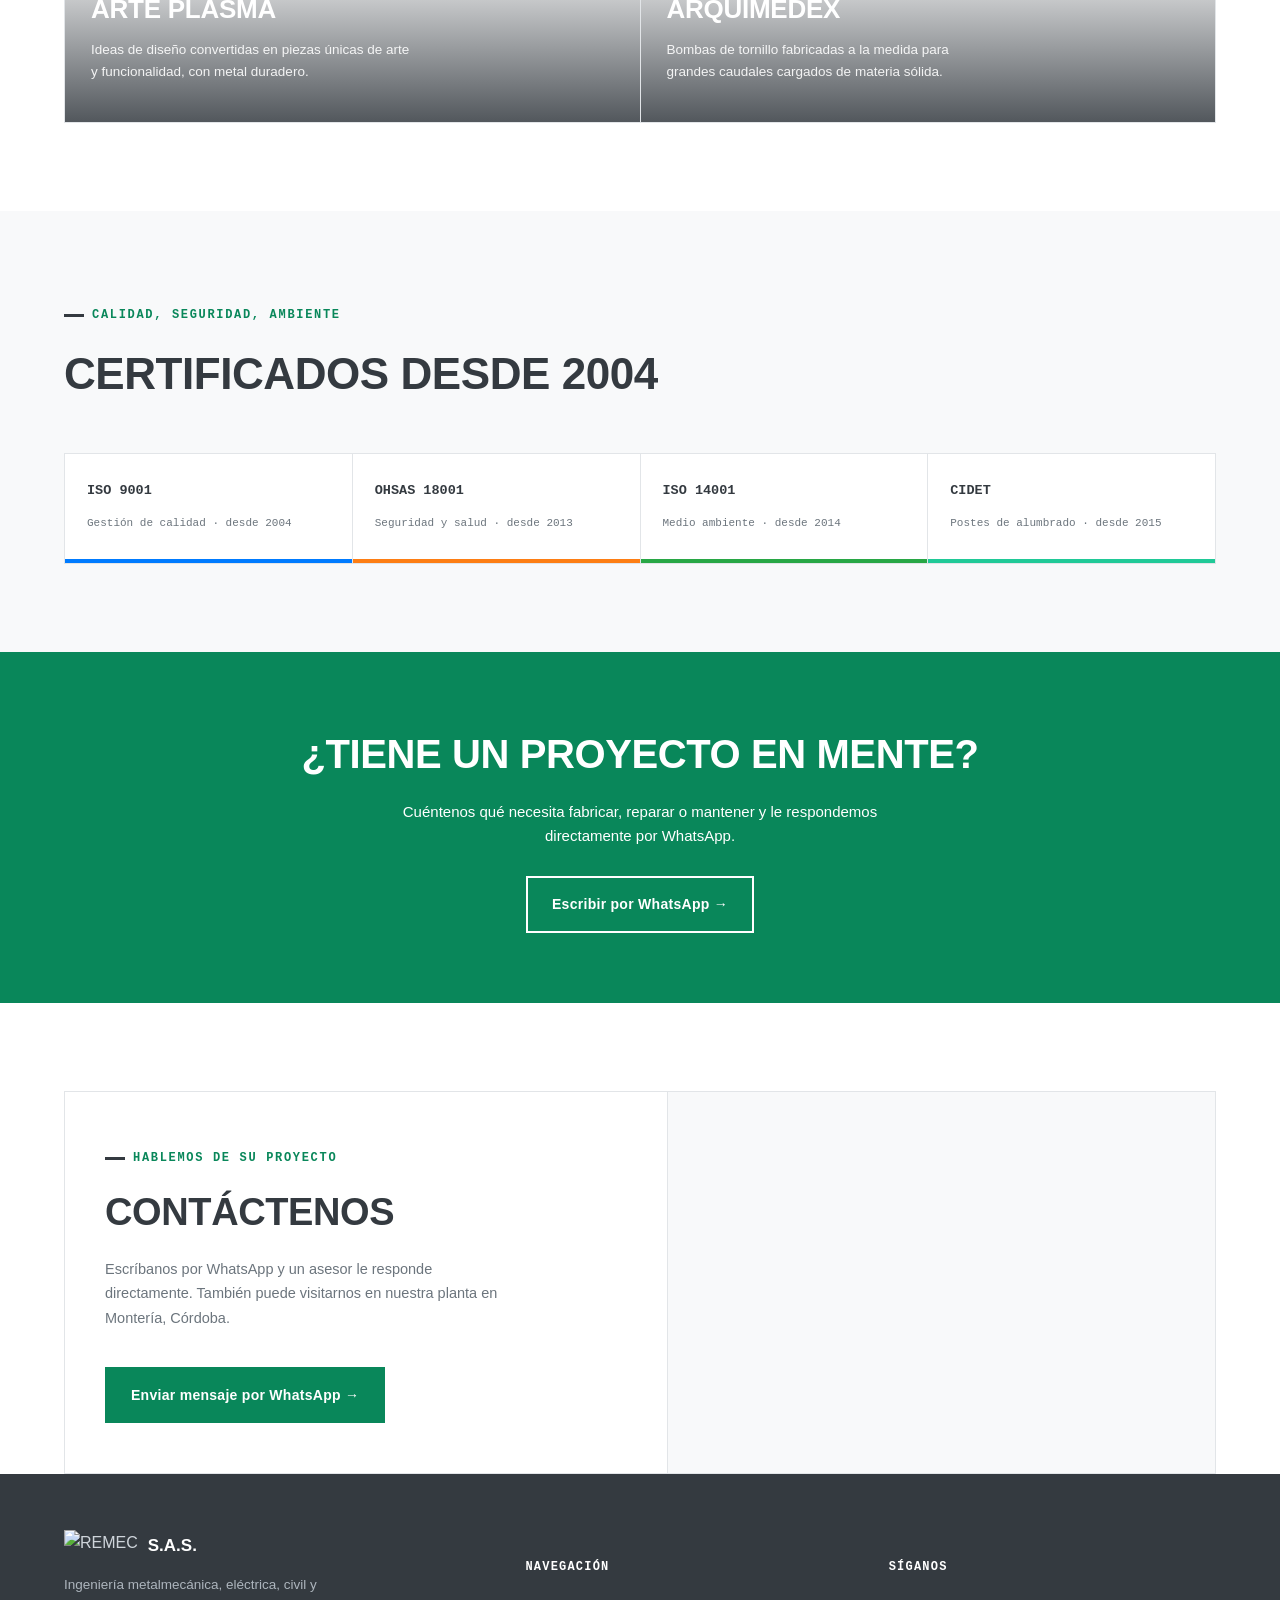
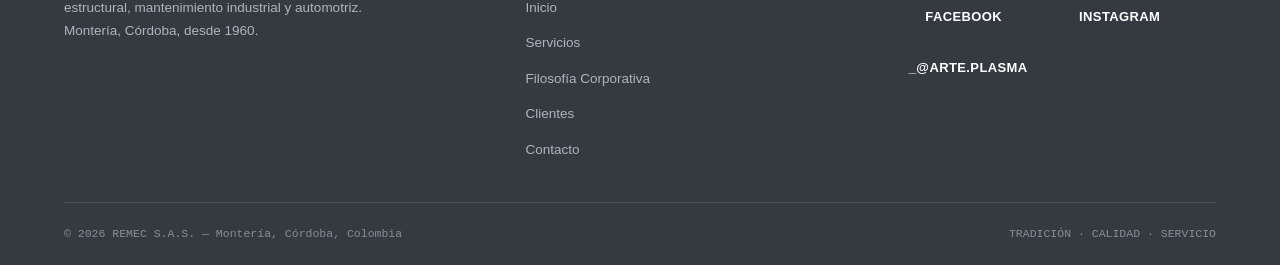
==== commit 3214b859: "Refactor index.html and add CSS mapping documentation - Updated index.html:   - Removed brand text "" ====
--- a/index.html
+++ b/index.html
@@ -14,11 +14,10 @@
       <div class="rmc2-wrap rmc2-navrow">
         <a class="rmc2-brand" href="index.html">
           <img src="https://remec.com.co/images/logo.png" alt="REMEC" />
-          <span class="rmc2-brand-text">REMEC S.A.S.</span>
         </a>
         <nav class="rmc2-navlinks">
           <ul>
-            <li><a href="index.html">Inicio</a></li>
+            <li><a href="index.html" class="rmc2-active">Inicio</a></li>
             <li><a href="Servicios.html">Servicios</a></li>
             <li><a href="Filo.html">Filosofía Corporativa</a></li>
             <li><a href="AP.html">Postes</a></li>
@@ -75,7 +74,7 @@
           <div class="rmc2-hero-copy">
             <div class="rmc2-eyebrow">Montería · Córdoba — desde 1960</div>
             <h1 style="margin-top: 16px">
-              Metal, <em>ingeniería</em><br />y oficio.
+              REMEC, <em>ingeniería</em><br />y oficio.
             </h1>
             <p>
               Fabricamos desde un tornillo milimétrico hasta bodegas
@@ -493,7 +492,7 @@
           <div>
             <div class="rmc2-footer-brand">
               <img src="https://remec.com.co/images/logo.png" alt="REMEC" />
-              <span>REMEC S.A.S.</span>
+              <span> S.A.S.</span>
             </div>
             <p>
               Ingeniería metalmecánica, eléctrica, civil y estructural,
@@ -545,7 +544,7 @@
                   )
                 "
               >
-                <span class="rmc2-box">Arte Plasma</span>
+                <span class="rmc2-box">_@arte.plasma</span>
               </button>
             </div>
           </div>
--- a/css/style.css
+++ b/css/style.css
@@ -1,516 +1,1549 @@
 /* ===================================================================
-   REMEC S.A.S. — Propuesta de diseño 2 ("Ficha de taller / swatch")
-   style.css — hoja de estilos independiente
-   Prefijo de todas las clases propias: rmc2-  (evita choques con otros HTML)
-   =================================================================== */
-
-:root{
-  --remec:#09875a;
-  --blue:#007bff;
-  --indigo:#6610f2;
-  --purple:#6f42c1;
-  --pink:#e83e8c;
-  --red:#dc3545;
-  --orange:#fd7e14;
-  --yellow:#ffc107;
-  --green:#28a745;
-  --teal:#20c997;
-  --cyan:#17a2b8;
-  --white:#fff;
-  --gray:#6c757d;
-  --gray-dark:#343a40;
-  --primary:#007bff;
-  --secondary:#6c757d;
-  --success:#28a745;
-  --info:#17a2b8;
-  --warning:#ffc107;
-  --danger:#dc3545;
-  --light:#f8f9fa;
-  --dark:#343a40;
-  --breakpoint-xs:0;
-  --breakpoint-sm:576px;
-  --breakpoint-md:768px;
-  --breakpoint-lg:992px;
-  --breakpoint-xl:1200px;
-  --font-family-sans-serif:-apple-system, BlinkMacSystemFont, "Segoe UI", Roboto, "Helvetica Neue", Arial, "Noto Sans", sans-serif, "Apple Color Emoji", "Segoe UI Emoji", "Segoe UI Symbol", "Noto Color Emoji";
-  --font-family-monospace:SFMono-Regular, Menlo, Monaco, Consolas, "Liberation Mono", "Courier New", monospace;
-
-  --rmc2-maxw:1200px;
-  --rmc2-border:#e2e5e8;
+   1. VARIABLES Y RESET — GLOBAL: Todas las páginas
+   =================================================================== */
+
+:root {
+  --remec: #09875a;
+  --blue: #007bff;
+  --indigo: #6610f2;
+  --purple: #6f42c1;
+  --pink: #e83e8c;
+  --red: #dc3545;
+  --orange: #fd7e14;
+  --yellow: #ffc107;
+  --green: #28a745;
+  --teal: #20c997;
+  --cyan: #17a2b8;
+  --white: #fff;
+  --gray: #6c757d;
+  --gray-dark: #343a40;
+  --primary: #007bff;
+  --secondary: #6c757d;
+  --success: #28a745;
+  --info: #17a2b8;
+  --warning: #ffc107;
+  --danger: #dc3545;
+  --light: #f8f9fa;
+  --dark: #343a40;
+  --breakpoint-xs: 0;
+  --breakpoint-sm: 576px;
+  --breakpoint-md: 768px;
+  --breakpoint-lg: 992px;
+  --breakpoint-xl: 1200px;
+  --font-family-sans-serif:
+    -apple-system, BlinkMacSystemFont, "Segoe UI", Roboto, "Helvetica Neue",
+    Arial, "Noto Sans", sans-serif, "Apple Color Emoji", "Segoe UI Emoji",
+    "Segoe UI Symbol", "Noto Color Emoji";
+  --font-family-monospace:
+    SFMono-Regular, Menlo, Monaco, Consolas, "Liberation Mono", "Courier New",
+    monospace;
+
+  --rmc2-maxw: 1200px;
+  --rmc2-border: #e2e5e8;
 }
 
 /* ---------- reset ---------- */
-*{box-sizing:border-box;}
-html{scroll-behavior:smooth;}
-body{
-  margin:0;
-  background:var(--white);
-  color:var(--dark);
-  font-family:var(--font-family-sans-serif);
-  -webkit-font-smoothing:antialiased;
-  line-height:1.6;
-  overflow-x:hidden;
-}
-img{max-width:100%;display:block;}
-a{color:inherit;text-decoration:none;}
-ul{margin:0;padding:0;}
-h1,h2,h3,h4{margin:0;font-weight:800;letter-spacing:-0.01em;}
-
-.rmc2-mono{font-family:var(--font-family-monospace);}
-.rmc2-wrap{max-width:var(--rmc2-maxw);margin:0 auto;padding:0 24px;}
-
-/* ---------- scroll reveal ---------- */
-.rmc2-reveal{opacity:0;transform:translateY(24px);transition:opacity .7s cubic-bezier(.16,.8,.28,1), transform .7s cubic-bezier(.16,.8,.28,1);}
-.rmc2-reveal.rmc2-in{opacity:1;transform:translateY(0);}
-.rmc2-d1{transition-delay:.08s;}
-.rmc2-d2{transition-delay:.16s;}
-.rmc2-d3{transition-delay:.24s;}
-
-@media (prefers-reduced-motion: reduce){
-  *{animation-duration:.01ms !important;transition-duration:.01ms !important;scroll-behavior:auto !important;}
-  .rmc2-reveal{opacity:1;transform:none;}
+* {
+  box-sizing: border-box;
+}
+html {
+  scroll-behavior: smooth;
+}
+body {
+  margin: 0;
+  background: var(--white);
+  color: var(--dark);
+  font-family: var(--font-family-sans-serif);
+  -webkit-font-smoothing: antialiased;
+  line-height: 1.6;
+  overflow-x: hidden;
+}
+img {
+  max-width: 100%;
+  display: block;
+}
+a {
+  color: inherit;
+  text-decoration: none;
+}
+ul {
+  margin: 0;
+  padding: 0;
+}
+h1,
+h2,
+h3,
+h4 {
+  margin: 0;
+  font-weight: 800;
+  letter-spacing: -0.01em;
+}
+
+/* ---------- Utilidades globales — Todas las páginas ---------- */
+.rmc2-mono {
+  font-family: var(--font-family-monospace);
+}
+.rmc2-wrap {
+  max-width: var(--rmc2-maxw);
+  margin: 0 auto;
+  padding: 0 24px;
+}
+
+/* ===================================================================
+   2. ANIMACIONES DE SCROLL — GLOBAL: Todas las páginas
+   Clases activadas por javascript.js
+   =================================================================== */
+.rmc2-reveal {
+  opacity: 0;
+  transform: translateY(24px);
+  transition:
+    opacity 0.7s cubic-bezier(0.16, 0.8, 0.28, 1),
+    transform 0.7s cubic-bezier(0.16, 0.8, 0.28, 1);
+}
+.rmc2-reveal.rmc2-in {
+  opacity: 1;
+  transform: translateY(0);
+}
+.rmc2-d1 {
+  transition-delay: 0.08s;
+}
+.rmc2-d2 {
+  transition-delay: 0.16s;
+}
+.rmc2-d3 {
+  transition-delay: 0.24s;
+}
+
+@media (prefers-reduced-motion: reduce) {
+  * {
+    animation-duration: 0.01ms !important;
+    transition-duration: 0.01ms !important;
+    scroll-behavior: auto !important;
+  }
+  .rmc2-reveal {
+    opacity: 1;
+    transform: none;
+  }
 }
 
 /* ---------- eyebrow / labels ---------- */
-.rmc2-eyebrow{
-  font-family:var(--font-family-monospace);
-  font-size:12px;font-weight:700;letter-spacing:.14em;text-transform:uppercase;
-  color:var(--remec);
-  display:inline-flex;align-items:center;gap:8px;
-}
-.rmc2-eyebrow::before{content:"";width:20px;height:3px;background:var(--dark);display:inline-block;}
-
-/* ---------- header ---------- */
-.rmc2-header{
-  position:fixed;top:0;left:0;right:0;z-index:100;
-  background:rgba(255,255,255,.92);backdrop-filter:blur(8px);
-  border-bottom:1px solid var(--rmc2-border);
-  transition:box-shadow .3s ease, padding .3s ease;
-  padding:16px 0;
-}
-.rmc2-header.rmc2-scrolled{box-shadow:0 4px 18px -8px rgba(0,0,0,.12);padding:10px 0;}
-.rmc2-navrow{display:flex;align-items:center;justify-content:space-between;gap:20px;}
-.rmc2-brand{display:flex;align-items:center;gap:10px;}
-.rmc2-brand img{height:32px;width:auto;}
-.rmc2-brand-text{font-weight:800;font-size:18px;letter-spacing:.01em;color:var(--dark);}
-
-.rmc2-navlinks{display:none;}
-@media(min-width:900px){.rmc2-navlinks{display:block;}}
-.rmc2-navlinks ul{list-style:none;display:flex;gap:26px;align-items:center;}
-.rmc2-navlinks a{
-  font-size:13.5px;font-weight:600;color:var(--gray-dark);position:relative;padding:4px 0;
-  transition:color .2s ease;
-}
-.rmc2-navlinks a::after{content:"";position:absolute;left:0;bottom:0;height:2px;width:0;background:var(--remec);transition:width .25s ease;}
-.rmc2-navlinks a:hover{color:var(--remec);}
-.rmc2-navlinks a:hover::after{width:100%;}
-
-.rmc2-cta-btn{
-  font-size:13.5px;font-weight:700;letter-spacing:.02em;
-  background:var(--remec);color:var(--white);
-  padding:11px 20px;
-  display:none;
-  border:2px solid var(--remec);
-  transition:transform .2s ease, box-shadow .2s ease;
-}
-@media(min-width:900px){.rmc2-cta-btn{display:inline-flex;align-items:center;gap:8px;}}
-.rmc2-cta-btn:hover{transform:translateY(-2px);box-shadow:0 10px 20px -8px rgba(9,135,90,.5);}
-
-/* burger */
-.rmc2-burger{
-  display:flex;flex-direction:column;justify-content:center;gap:5px;
-  width:38px;height:38px;border:2px solid var(--dark);background:none;cursor:pointer;padding:0;align-items:center;
-}
-@media(min-width:900px){.rmc2-burger{display:none;}}
-.rmc2-burger span{width:18px;height:2px;background:var(--dark);transition:transform .3s ease, opacity .3s ease;}
-.rmc2-burger.rmc2-open span:nth-child(1){transform:translateY(7px) rotate(45deg);}
-.rmc2-burger.rmc2-open span:nth-child(2){opacity:0;}
-.rmc2-burger.rmc2-open span:nth-child(3){transform:translateY(-7px) rotate(-45deg);}
-
-.rmc2-mobile-menu{
-  position:fixed;top:0;right:0;height:100svh;width:min(80vw,320px);z-index:99;
-  background:var(--white);border-left:1px solid var(--rmc2-border);
-  transform:translateX(100%);transition:transform .4s cubic-bezier(.16,.8,.28,1);
-  display:flex;flex-direction:column;justify-content:center;padding:36px;
-  box-shadow:-10px 0 30px -12px rgba(0,0,0,.2);
-}
-.rmc2-mobile-menu.rmc2-open{transform:translateX(0);}
-.rmc2-mobile-menu ul{list-style:none;display:flex;flex-direction:column;gap:22px;}
-.rmc2-mobile-menu a{font-size:22px;font-weight:800;color:var(--dark);text-transform:uppercase;letter-spacing:.01em;}
-.rmc2-mobile-menu a:hover{color:var(--remec);}
-.rmc2-mobile-menu .rmc2-cta-btn{display:inline-flex;margin-top:28px;width:fit-content;}
-.rmc2-scrim{
-  position:fixed;inset:0;z-index:98;background:rgba(52,58,64,.55);
-  opacity:0;pointer-events:none;transition:opacity .35s ease;
-}
-.rmc2-scrim.rmc2-open{opacity:1;pointer-events:auto;}
-body.rmc2-locked{overflow:hidden;}
-
-/* ---------- hero ---------- */
-.rmc2-hero{
-  position:relative;padding:150px 0 0;overflow:hidden;background:var(--light);
-}
-.rmc2-hero-grid{
-  display:grid;grid-template-columns:1fr;gap:40px;align-items:center;
-  padding-bottom:90px;
-}
-@media(min-width:960px){.rmc2-hero-grid{grid-template-columns:1.05fr .95fr;gap:56px;}}
-.rmc2-hero-copy h1{
-  font-size:clamp(38px,6.4vw,68px);line-height:.98;text-transform:uppercase;color:var(--dark);
-}
-.rmc2-hero-copy h1 em{font-style:normal;color:var(--remec);}
-.rmc2-hero-copy p{margin-top:20px;max-width:480px;color:var(--gray);font-size:16.5px;line-height:1.7;}
-.rmc2-hero-actions{display:flex;flex-wrap:wrap;gap:14px;margin-top:32px;}
-
-.rmc2-btn{
-  font-size:14px;font-weight:700;letter-spacing:.02em;
-  padding:15px 24px;display:inline-flex;align-items:center;gap:10px;
-  transition:transform .2s ease, box-shadow .2s ease, background .2s ease;
-  border:2px solid transparent;
-}
-.rmc2-btn-solid{background:var(--remec);border-color:var(--remec);color:var(--white);}
-.rmc2-btn-solid:hover{transform:translateY(-2px);box-shadow:0 12px 24px -10px rgba(9,135,90,.55);}
-.rmc2-btn-outline{border-color:var(--dark);color:var(--dark);}
-.rmc2-btn-outline:hover{background:var(--dark);color:var(--white);}
-
-.rmc2-hero-media{position:relative;}
-.rmc2-hero-media-frame{
-  position:relative;
-  clip-path:polygon(0 0, 100% 0, 100% 88%, 88% 100%, 0 100%);
-  border:3px solid var(--dark);
-}
-.rmc2-hero-media-frame img, .rmc2-hero-media-frame video{width:100%;height:380px;object-fit:cover;}
-.rmc2-hero-tag{
-  position:absolute;left:-14px;top:24px;
-  background:var(--remec);color:var(--white);
-  font-family:var(--font-family-monospace);font-size:12px;font-weight:700;
-  padding:8px 14px;letter-spacing:.04em;
-  box-shadow:0 8px 16px -6px rgba(0,0,0,.3);
-}
-
-/* diagonal cut divider — the one bold structural move */
-.rmc2-cut{
-  position:relative;height:64px;background:var(--dark);
-  clip-path:polygon(0 100%, 100% 0, 100% 100%);
-  margin-top:-1px;
-}
-
-/* ---------- service color strip ---------- */
-.rmc2-swatch-strip{
-  display:flex;flex-wrap:wrap;gap:10px;padding:26px 0 10px;
-}
-.rmc2-swatch-chip{
-  display:flex;align-items:center;gap:8px;
-  font-family:var(--font-family-monospace);font-size:11.5px;font-weight:600;
-  color:var(--gray-dark);
-  padding:6px 12px 6px 8px;border:1px solid var(--rmc2-border);
-  cursor:pointer;transition:border-color .2s ease, background .2s ease;
-}
-.rmc2-swatch-chip:hover{border-color:var(--dark);background:var(--light);}
-.rmc2-swatch-dot{width:10px;height:10px;flex-shrink:0;}
-
-/* ---------- stats band ---------- */
-.rmc2-stats{background:var(--dark);padding:0;}
-.rmc2-stats-row{display:grid;grid-template-columns:repeat(2,1fr);}
-@media(min-width:760px){.rmc2-stats-row{grid-template-columns:repeat(4,1fr);}}
-.rmc2-stat{
-  padding:36px 26px;border-top:4px solid var(--remec);
-  border-right:1px solid rgba(255,255,255,.08);
-}
-.rmc2-stat:nth-child(1){border-top-color:var(--remec);}
-.rmc2-stat:nth-child(2){border-top-color:var(--blue);}
-.rmc2-stat:nth-child(3){border-top-color:var(--orange);}
-.rmc2-stat:nth-child(4){border-top-color:var(--teal);border-right:none;}
-.rmc2-stat-num{font-size:clamp(28px,3.6vw,42px);font-weight:800;color:var(--white);}
-.rmc2-stat-label{font-family:var(--font-family-monospace);font-size:11px;letter-spacing:.08em;text-transform:uppercase;color:#adb5bd;margin-top:8px;}
-
-/* ---------- section shell ---------- */
-.rmc2-section{padding:88px 0;}
-.rmc2-sec-head{max-width:640px;margin-bottom:44px;}
-.rmc2-sec-head h2{font-size:clamp(28px,4.4vw,44px);text-transform:uppercase;color:var(--dark);margin-top:14px;}
-.rmc2-sec-head p{color:var(--gray);margin-top:14px;font-size:15.5px;line-height:1.7;}
+.rmc2-eyebrow {
+  font-family: var(--font-family-monospace);
+  font-size: 12px;
+  font-weight: 700;
+  letter-spacing: 0.14em;
+  text-transform: uppercase;
+  color: var(--remec);
+  display: inline-flex;
+  align-items: center;
+  gap: 8px;
+}
+.rmc2-eyebrow::before {
+  content: "";
+  width: 20px;
+  height: 3px;
+  background: var(--dark);
+  display: inline-block;
+}
+
+/* ===================================================================
+   3. HEADER Y NAVEGACIÓN — GLOBAL: Todas las páginas
+   =================================================================== */
+.rmc2-header {
+  position: fixed;
+  top: 0;
+  left: 0;
+  right: 0;
+  z-index: 100;
+  background: rgba(255, 255, 255, 0.92);
+  backdrop-filter: blur(8px);
+  border-bottom: 1px solid var(--rmc2-border);
+  transition:
+    box-shadow 0.3s ease,
+    padding 0.3s ease;
+  padding: 16px 0;
+}
+.rmc2-header.rmc2-scrolled {
+  box-shadow: 0 4px 18px -8px rgba(0, 0, 0, 0.12);
+  padding: 10px 0;
+}
+.rmc2-navrow {
+  display: flex;
+  align-items: center;
+  justify-content: space-between;
+  gap: 20px;
+}
+.rmc2-brand {
+  display: flex;
+  align-items: center;
+  gap: 10px;
+}
+.rmc2-brand img {
+  height: 32px;
+  width: auto;
+}
+.rmc2-brand-text {
+  font-weight: 800;
+  font-size: 18px;
+  letter-spacing: 0.01em;
+  color: var(--dark);
+}
+
+.rmc2-navlinks {
+  display: none;
+}
+@media (min-width: 900px) {
+  .rmc2-navlinks {
+    display: block;
+  }
+}
+.rmc2-navlinks ul {
+  list-style: none;
+  display: flex;
+  gap: 26px;
+  align-items: center;
+}
+.rmc2-navlinks a {
+  font-size: 13.5px;
+  font-weight: 600;
+  color: var(--gray-dark);
+  position: relative;
+  padding: 4px 0;
+  transition: color 0.2s ease;
+}
+.rmc2-navlinks a::after {
+  content: "";
+  position: absolute;
+  left: 0;
+  bottom: 0;
+  height: 2px;
+  width: 0;
+  background: var(--remec);
+  transition: width 0.25s ease;
+}
+.rmc2-navlinks a:hover {
+  color: var(--remec);
+}
+.rmc2-navlinks a:hover::after {
+  width: 100%;
+}
+
+.rmc2-cta-btn {
+  font-size: 13.5px;
+  font-weight: 700;
+  letter-spacing: 0.02em;
+  background: var(--remec);
+  color: var(--white);
+  padding: 11px 20px;
+  display: none;
+  border: 2px solid var(--remec);
+  transition:
+    transform 0.2s ease,
+    box-shadow 0.2s ease;
+}
+@media (min-width: 900px) {
+  .rmc2-cta-btn {
+    display: inline-flex;
+    align-items: center;
+    gap: 8px;
+  }
+}
+.rmc2-cta-btn:hover {
+  transform: translateY(-2px);
+  box-shadow: 0 10px 20px -8px rgba(9, 135, 90, 0.5);
+}
+
+/* ===================================================================
+   4. MENÚ MÓVIL — GLOBAL: Todas las páginas
+   =================================================================== */
+.rmc2-burger {
+  display: flex;
+  flex-direction: column;
+  justify-content: center;
+  gap: 5px;
+  width: 38px;
+  height: 38px;
+  border: 2px solid var(--dark);
+  background: none;
+  cursor: pointer;
+  padding: 0;
+  align-items: center;
+}
+@media (min-width: 900px) {
+  .rmc2-burger {
+    display: none;
+  }
+}
+.rmc2-burger span {
+  width: 18px;
+  height: 2px;
+  background: var(--dark);
+  transition:
+    transform 0.3s ease,
+    opacity 0.3s ease;
+}
+.rmc2-burger.rmc2-open span:nth-child(1) {
+  transform: translateY(7px) rotate(45deg);
+}
+.rmc2-burger.rmc2-open span:nth-child(2) {
+  opacity: 0;
+}
+.rmc2-burger.rmc2-open span:nth-child(3) {
+  transform: translateY(-7px) rotate(-45deg);
+}
+
+.rmc2-mobile-menu {
+  position: fixed;
+  top: 0;
+  right: 0;
+  height: 100svh;
+  width: min(80vw, 320px);
+  z-index: 99;
+  background: var(--white);
+  border-left: 1px solid var(--rmc2-border);
+  transform: translateX(100%);
+  transition: transform 0.4s cubic-bezier(0.16, 0.8, 0.28, 1);
+  display: flex;
+  flex-direction: column;
+  justify-content: center;
+  padding: 36px;
+  box-shadow: -10px 0 30px -12px rgba(0, 0, 0, 0.2);
+}
+.rmc2-mobile-menu.rmc2-open {
+  transform: translateX(0);
+}
+.rmc2-mobile-menu ul {
+  list-style: none;
+  display: flex;
+  flex-direction: column;
+  gap: 22px;
+}
+.rmc2-mobile-menu a {
+  font-size: 22px;
+  font-weight: 800;
+  color: var(--dark);
+  text-transform: uppercase;
+  letter-spacing: 0.01em;
+}
+.rmc2-mobile-menu a:hover {
+  color: var(--remec);
+}
+.rmc2-mobile-menu .rmc2-cta-btn {
+  display: inline-flex;
+  margin-top: 28px;
+  width: fit-content;
+}
+.rmc2-scrim {
+  position: fixed;
+  inset: 0;
+  z-index: 98;
+  background: rgba(52, 58, 64, 0.55);
+  opacity: 0;
+  pointer-events: none;
+  transition: opacity 0.35s ease;
+}
+.rmc2-scrim.rmc2-open {
+  opacity: 1;
+  pointer-events: auto;
+}
+body.rmc2-locked {
+  overflow: hidden;
+}
+
+/* ===================================================================
+   5. HERO PRINCIPAL — SOLO index.html
+   Sección hero con video/banner, swatch strip y CTA
+   =================================================================== */
+.rmc2-hero {
+  position: relative;
+  padding: 150px 0 0;
+  overflow: hidden;
+  background: var(--light);
+}
+.rmc2-hero-grid {
+  display: grid;
+  grid-template-columns: 1fr;
+  gap: 40px;
+  align-items: center;
+  padding-bottom: 90px;
+}
+@media (min-width: 960px) {
+  .rmc2-hero-grid {
+    grid-template-columns: 1.05fr 0.95fr;
+    gap: 56px;
+  }
+}
+.rmc2-hero-copy h1 {
+  font-size: clamp(38px, 6.4vw, 68px);
+  line-height: 0.98;
+  text-transform: uppercase;
+  color: var(--dark);
+}
+.rmc2-hero-copy h1 em {
+  font-style: normal;
+  color: var(--remec);
+}
+.rmc2-hero-copy p {
+  margin-top: 20px;
+  max-width: 480px;
+  color: var(--gray);
+  font-size: 16.5px;
+  line-height: 1.7;
+}
+.rmc2-hero-actions {
+  display: flex;
+  flex-wrap: wrap;
+  gap: 14px;
+  margin-top: 32px;
+}
+
+.rmc2-btn {
+  font-size: 14px;
+  font-weight: 700;
+  letter-spacing: 0.02em;
+  padding: 15px 24px;
+  display: inline-flex;
+  align-items: center;
+  gap: 10px;
+  transition:
+    transform 0.2s ease,
+    box-shadow 0.2s ease,
+    background 0.2s ease;
+  border: 2px solid transparent;
+}
+.rmc2-btn-solid {
+  background: var(--remec);
+  border-color: var(--remec);
+  color: var(--white);
+}
+.rmc2-btn-solid:hover {
+  transform: translateY(-2px);
+  box-shadow: 0 12px 24px -10px rgba(9, 135, 90, 0.55);
+}
+.rmc2-btn-outline {
+  border-color: var(--dark);
+  color: var(--dark);
+}
+.rmc2-btn-outline:hover {
+  background: var(--dark);
+  color: var(--white);
+}
+
+.rmc2-hero-media {
+  position: relative;
+}
+.rmc2-hero-media-frame {
+  position: relative;
+  clip-path: polygon(0 0, 100% 0, 100% 88%, 88% 100%, 0 100%);
+  border: 3px solid var(--dark);
+}
+.rmc2-hero-media-frame img,
+.rmc2-hero-media-frame video {
+  width: 100%;
+  height: 380px;
+  object-fit: cover;
+}
+.rmc2-hero-tag {
+  position: absolute;
+  left: -14px;
+  top: 24px;
+  background: var(--remec);
+  color: var(--white);
+  font-family: var(--font-family-monospace);
+  font-size: 12px;
+  font-weight: 700;
+  padding: 8px 14px;
+  letter-spacing: 0.04em;
+  box-shadow: 0 8px 16px -6px rgba(0, 0, 0, 0.3);
+}
+
+/* ===================================================================
+   6. DIVISOR DIAGONAL — index.html
+   =================================================================== */
+.rmc2-cut {
+  position: relative;
+  height: 64px;
+  background: var(--dark);
+  clip-path: polygon(0 100%, 100% 0, 100% 100%);
+  margin-top: -1px;
+}
+
+/* ===================================================================
+   7. SWATCH STRIP — SOLO index.html
+   Franja de chips de colores de las líneas de servicio
+   =================================================================== */
+.rmc2-swatch-strip {
+  display: flex;
+  flex-wrap: wrap;
+  gap: 10px;
+  padding: 26px 0 10px;
+}
+.rmc2-swatch-chip {
+  display: flex;
+  align-items: center;
+  gap: 8px;
+  font-family: var(--font-family-monospace);
+  font-size: 11.5px;
+  font-weight: 600;
+  color: var(--gray-dark);
+  padding: 6px 12px 6px 8px;
+  border: 1px solid var(--rmc2-border);
+  cursor: pointer;
+  transition:
+    border-color 0.2s ease,
+    background 0.2s ease;
+}
+.rmc2-swatch-chip:hover {
+  border-color: var(--dark);
+  background: var(--light);
+}
+.rmc2-swatch-dot {
+  width: 10px;
+  height: 10px;
+  flex-shrink: 0;
+}
+
+/* ===================================================================
+   8. STATS BAND — SOLO index.html
+   Banda de estadísticas (año, colaboradores, certificaciones, líneas)
+   =================================================================== */
+.rmc2-stats {
+  background: var(--dark);
+  padding: 0;
+}
+.rmc2-stats-row {
+  display: grid;
+  grid-template-columns: repeat(2, 1fr);
+}
+@media (min-width: 760px) {
+  .rmc2-stats-row {
+    grid-template-columns: repeat(4, 1fr);
+  }
+}
+.rmc2-stat {
+  padding: 36px 26px;
+  border-top: 4px solid var(--remec);
+  border-right: 1px solid rgba(255, 255, 255, 0.08);
+}
+.rmc2-stat:nth-child(1) {
+  border-top-color: var(--remec);
+}
+.rmc2-stat:nth-child(2) {
+  border-top-color: var(--blue);
+}
+.rmc2-stat:nth-child(3) {
+  border-top-color: var(--orange);
+}
+.rmc2-stat:nth-child(4) {
+  border-top-color: var(--teal);
+  border-right: none;
+}
+.rmc2-stat-num {
+  font-size: clamp(28px, 3.6vw, 42px);
+  font-weight: 800;
+  color: var(--white);
+}
+.rmc2-stat-label {
+  font-family: var(--font-family-monospace);
+  font-size: 11px;
+  letter-spacing: 0.08em;
+  text-transform: uppercase;
+  color: #adb5bd;
+  margin-top: 8px;
+}
+
+/* ===================================================================
+   9. SECCIONES Y TARJETAS DE SERVICIO — index.html y Servicios.html
+   .rmc2-section / .rmc2-sec-head: ambas páginas
+   .rmc2-svc-grid / .rmc2-svc-card: SOLO index.html (grid de 9 líneas)
+   =================================================================== */
+.rmc2-section {
+  padding: 88px 0;
+}
+.rmc2-sec-head {
+  max-width: 640px;
+  margin-bottom: 44px;
+}
+.rmc2-sec-head h2 {
+  font-size: clamp(28px, 4.4vw, 44px);
+  text-transform: uppercase;
+  color: var(--dark);
+  margin-top: 14px;
+}
+.rmc2-sec-head p {
+  color: var(--gray);
+  margin-top: 14px;
+  font-size: 15.5px;
+  line-height: 1.7;
+}
 
 /* ---------- service cards (signature: color-coded work-order tags) ---------- */
-.rmc2-svc-grid{display:grid;grid-template-columns:1fr;gap:20px;}
-@media(min-width:640px){.rmc2-svc-grid{grid-template-columns:repeat(2,1fr);}}
-@media(min-width:980px){.rmc2-svc-grid{grid-template-columns:repeat(3,1fr);}}
-.rmc2-svc-card{
-  background:var(--white);border:1px solid var(--rmc2-border);border-top:5px solid var(--remec);
-  padding:26px 24px;position:relative;
-  transition:transform .25s ease, box-shadow .25s ease;
-}
-.rmc2-svc-card:hover{transform:translateY(-5px);box-shadow:0 18px 30px -16px rgba(0,0,0,.2);}
-.rmc2-svc-tagnum{
-  font-family:var(--font-family-monospace);font-size:11px;font-weight:700;color:var(--gray);
-  display:block;margin-bottom:14px;
-}
-.rmc2-svc-card h3{font-size:19px;color:var(--dark);margin-bottom:10px;text-transform:uppercase;letter-spacing:.005em;}
-.rmc2-svc-card p{font-size:13.8px;color:var(--gray);line-height:1.6;margin:0;}
+.rmc2-svc-grid {
+  display: grid;
+  grid-template-columns: 1fr;
+  gap: 20px;
+}
+@media (min-width: 640px) {
+  .rmc2-svc-grid {
+    grid-template-columns: repeat(2, 1fr);
+  }
+}
+@media (min-width: 980px) {
+  .rmc2-svc-grid {
+    grid-template-columns: repeat(3, 1fr);
+  }
+}
+.rmc2-svc-card {
+  background: var(--white);
+  border: 1px solid var(--rmc2-border);
+  border-top: 5px solid var(--remec);
+  padding: 26px 24px;
+  position: relative;
+  transition:
+    transform 0.25s ease,
+    box-shadow 0.25s ease;
+}
+.rmc2-svc-card:hover {
+  transform: translateY(-5px);
+  box-shadow: 0 18px 30px -16px rgba(0, 0, 0, 0.2);
+}
+.rmc2-svc-tagnum {
+  font-family: var(--font-family-monospace);
+  font-size: 11px;
+  font-weight: 700;
+  color: var(--gray);
+  display: block;
+  margin-bottom: 14px;
+}
+.rmc2-svc-card h3 {
+  font-size: 19px;
+  color: var(--dark);
+  margin-bottom: 10px;
+  text-transform: uppercase;
+  letter-spacing: 0.005em;
+}
+.rmc2-svc-card p {
+  font-size: 13.8px;
+  color: var(--gray);
+  line-height: 1.6;
+  margin: 0;
+}
 
 /* palette assignment per service — grounded 1:1 color-coding */
-.rmc2-svc-card.c-remec{border-top-color:var(--remec);}
-.rmc2-svc-card.c-blue{border-top-color:var(--blue);}
-.rmc2-svc-card.c-indigo{border-top-color:var(--indigo);}
-.rmc2-svc-card.c-purple{border-top-color:var(--purple);}
-.rmc2-svc-card.c-pink{border-top-color:var(--pink);}
-.rmc2-svc-card.c-red{border-top-color:var(--red);}
-.rmc2-svc-card.c-orange{border-top-color:var(--orange);}
-.rmc2-svc-card.c-teal{border-top-color:var(--teal);}
-.rmc2-svc-card.c-cyan{border-top-color:var(--cyan);}
-
-/* ---------- about / mission-vision ---------- */
-.rmc2-about{display:grid;grid-template-columns:1fr;gap:40px;align-items:start;}
-@media(min-width:960px){.rmc2-about{grid-template-columns:1fr 1fr;}}
-.rmc2-about-copy p{color:var(--gray);line-height:1.75;font-size:15.5px;margin:0 0 16px;}
-.rmc2-about-copy strong{color:var(--dark);}
-.rmc2-mv-grid{display:grid;grid-template-columns:1fr;gap:16px;}
-@media(min-width:520px){.rmc2-mv-grid{grid-template-columns:1fr 1fr;}}
-.rmc2-mv-card{padding:26px 22px;color:var(--white);}
-.rmc2-mv-card.mv-a{background:var(--remec);}
-.rmc2-mv-card.mv-b{background:var(--dark);}
-.rmc2-mv-card h4{font-family:var(--font-family-monospace);font-size:12px;letter-spacing:.14em;text-transform:uppercase;margin-bottom:12px;opacity:.85;}
-.rmc2-mv-card p{margin:0;font-size:14px;line-height:1.65;}
-
-/* ---------- brand teaser cards (Arte Plasma / Arquimedex) ---------- */
-.rmc2-brand-grid{display:grid;grid-template-columns:1fr;gap:1px;background:var(--rmc2-border);border:1px solid var(--rmc2-border);}
-@media(min-width:760px){.rmc2-brand-grid{grid-template-columns:1fr 1fr;}}
-.rmc2-brand-card{background:var(--white);position:relative;overflow:hidden;min-height:280px;display:flex;align-items:flex-end;}
-.rmc2-brand-card img{position:absolute;inset:0;width:100%;height:100%;object-fit:cover;transition:transform .7s cubic-bezier(.16,.8,.28,1);}
-.rmc2-brand-card:hover img{transform:scale(1.06);}
-.rmc2-brand-card::after{content:"";position:absolute;inset:0;background:linear-gradient(180deg, rgba(52,58,64,0) 35%, rgba(52,58,64,.85) 100%);}
-.rmc2-brand-copy{position:relative;z-index:2;padding:26px;color:var(--white);}
-.rmc2-brand-copy .rmc2-eyebrow{color:var(--white);}
-.rmc2-brand-copy .rmc2-eyebrow::before{background:var(--white);}
-.rmc2-brand-copy h3{font-size:26px;text-transform:uppercase;margin-top:8px;}
-.rmc2-brand-copy p{font-size:13.5px;margin-top:8px;max-width:320px;opacity:.9;}
-
-/* ---------- certifications ---------- */
-.rmc2-cert-grid{display:grid;grid-template-columns:repeat(2,1fr);gap:1px;background:var(--rmc2-border);border:1px solid var(--rmc2-border);}
-@media(min-width:760px){.rmc2-cert-grid{grid-template-columns:repeat(4,1fr);}}
-.rmc2-cert{background:var(--white);padding:26px 22px;border-bottom:4px solid var(--blue);}
-.rmc2-cert:nth-child(1){border-bottom-color:var(--blue);}
-.rmc2-cert:nth-child(2){border-bottom-color:var(--orange);}
-.rmc2-cert:nth-child(3){border-bottom-color:var(--success);}
-.rmc2-cert:nth-child(4){border-bottom-color:var(--teal);}
-.rmc2-cert h5{font-family:var(--font-family-monospace);font-size:13.5px;color:var(--dark);margin:0 0 6px;}
-.rmc2-cert span{font-family:var(--font-family-monospace);font-size:11px;color:var(--gray);}
-
-/* ---------- CTA band ---------- */
-.rmc2-cta-band{background:var(--remec);color:var(--white);text-align:center;padding:70px 0;position:relative;}
-.rmc2-cta-band h2{font-size:clamp(26px,4vw,40px);text-transform:uppercase;}
-.rmc2-cta-band p{margin:14px auto 28px;max-width:480px;opacity:.92;font-size:15px;}
-.rmc2-cta-band .rmc2-btn-outline{border-color:var(--white);color:var(--white);}
-.rmc2-cta-band .rmc2-btn-outline:hover{background:var(--white);color:var(--remec);}
-
-/* ---------- contact / map ---------- */
-.rmc2-contact{display:grid;grid-template-columns:1fr;gap:1px;background:var(--rmc2-border);border:1px solid var(--rmc2-border);}
-@media(min-width:900px){.rmc2-contact{grid-template-columns:1.1fr 1fr;}}
-.rmc2-contact-info{background:var(--white);padding:50px 40px;}
-.rmc2-contact-info h2{font-size:clamp(26px,3.8vw,38px);text-transform:uppercase;color:var(--dark);}
-.rmc2-contact-info p{color:var(--gray);margin-top:14px;line-height:1.7;font-size:14.5px;max-width:400px;}
-.rmc2-contact-map{background:var(--light);min-height:320px;position:relative;}
-.rmc2-contact-map iframe{width:100%;height:100%;position:absolute;inset:0;border:0;}
-
-/* ---------- footer ---------- */
-.rmc2-footer{background:var(--dark);color:#ced4da;padding:56px 0 0;}
-.rmc2-footer-grid{display:grid;grid-template-columns:1fr;gap:36px;padding-bottom:40px;}
-@media(min-width:760px){.rmc2-footer-grid{grid-template-columns:1.3fr 1fr 1fr;}}
-.rmc2-footer-brand{display:flex;align-items:center;gap:10px;margin-bottom:14px;}
-.rmc2-footer-brand img{height:30px;filter:brightness(0) invert(1);}
-.rmc2-footer-brand span{color:var(--white);font-weight:800;font-size:17px;}
-.rmc2-footer p{font-size:13.5px;line-height:1.7;color:#adb5bd;max-width:320px;}
-.rmc2-footer h6{color:var(--white);font-family:var(--font-family-monospace);font-size:12px;letter-spacing:.1em;text-transform:uppercase;margin-bottom:16px;}
-.rmc2-footer-links{list-style:none;display:flex;flex-direction:column;gap:10px;}
-.rmc2-footer-links a{font-size:13.5px;color:#adb5bd;transition:color .2s ease;}
-.rmc2-footer-links a:hover{color:var(--white);}
-.rmc2-footer-bottom{
-  border-top:1px solid rgba(255,255,255,.1);
-  padding:22px 0;display:flex;flex-wrap:wrap;gap:14px;align-items:center;justify-content:space-between;
-}
-.rmc2-footer-bottom span{font-family:var(--font-family-monospace);font-size:11.5px;color:#868e96;}
-
-/* ===================================================================
-   COMPONENTES DE PÁGINAS SECUNDARIAS
+.rmc2-svc-card.c-remec {
+  border-top-color: var(--remec);
+}
+.rmc2-svc-card.c-blue {
+  border-top-color: var(--blue);
+}
+.rmc2-svc-card.c-indigo {
+  border-top-color: var(--indigo);
+}
+.rmc2-svc-card.c-purple {
+  border-top-color: var(--purple);
+}
+.rmc2-svc-card.c-pink {
+  border-top-color: var(--pink);
+}
+.rmc2-svc-card.c-red {
+  border-top-color: var(--red);
+}
+.rmc2-svc-card.c-orange {
+  border-top-color: var(--orange);
+}
+.rmc2-svc-card.c-teal {
+  border-top-color: var(--teal);
+}
+.rmc2-svc-card.c-cyan {
+  border-top-color: var(--cyan);
+}
+
+/* ===================================================================
+   10. ABOUT / MISIÓN-VISIÓN — SOLO index.html
+   =================================================================== */
+.rmc2-about {
+  display: grid;
+  grid-template-columns: 1fr;
+  gap: 40px;
+  align-items: start;
+}
+@media (min-width: 960px) {
+  .rmc2-about {
+    grid-template-columns: 1fr 1fr;
+  }
+}
+.rmc2-about-copy p {
+  color: var(--gray);
+  line-height: 1.75;
+  font-size: 15.5px;
+  margin: 0 0 16px;
+}
+.rmc2-about-copy strong {
+  color: var(--dark);
+}
+.rmc2-mv-grid {
+  display: grid;
+  grid-template-columns: 1fr;
+  gap: 16px;
+}
+@media (min-width: 520px) {
+  .rmc2-mv-grid {
+    grid-template-columns: 1fr 1fr;
+  }
+}
+.rmc2-mv-card {
+  padding: 26px 22px;
+  color: var(--white);
+}
+.rmc2-mv-card.mv-a {
+  background: var(--remec);
+}
+.rmc2-mv-card.mv-b {
+  background: var(--dark);
+}
+.rmc2-mv-card h4 {
+  font-family: var(--font-family-monospace);
+  font-size: 12px;
+  letter-spacing: 0.14em;
+  text-transform: uppercase;
+  margin-bottom: 12px;
+  opacity: 0.85;
+}
+.rmc2-mv-card p {
+  margin: 0;
+  font-size: 14px;
+  line-height: 1.65;
+}
+
+/* ===================================================================
+   11. BRAND TEASER CARDS — SOLO index.html
+   Tarjetas de Arte Plasma y Arquimedex en el inicio
+   =================================================================== */
+.rmc2-brand-grid {
+  display: grid;
+  grid-template-columns: 1fr;
+  gap: 1px;
+  background: var(--rmc2-border);
+  border: 1px solid var(--rmc2-border);
+}
+@media (min-width: 760px) {
+  .rmc2-brand-grid {
+    grid-template-columns: 1fr 1fr;
+  }
+}
+.rmc2-brand-card {
+  background: var(--white);
+  position: relative;
+  overflow: hidden;
+  min-height: 280px;
+  display: flex;
+  align-items: flex-end;
+}
+.rmc2-brand-card img {
+  position: absolute;
+  inset: 0;
+  width: 100%;
+  height: 100%;
+  object-fit: cover;
+  transition: transform 0.7s cubic-bezier(0.16, 0.8, 0.28, 1);
+}
+.rmc2-brand-card:hover img {
+  transform: scale(1.06);
+}
+.rmc2-brand-card::after {
+  content: "";
+  position: absolute;
+  inset: 0;
+  background: linear-gradient(
+    180deg,
+    rgba(52, 58, 64, 0) 35%,
+    rgba(52, 58, 64, 0.85) 100%
+  );
+}
+.rmc2-brand-copy {
+  position: relative;
+  z-index: 2;
+  padding: 26px;
+  color: var(--white);
+}
+.rmc2-brand-copy .rmc2-eyebrow {
+  color: var(--white);
+}
+.rmc2-brand-copy .rmc2-eyebrow::before {
+  background: var(--white);
+}
+.rmc2-brand-copy h3 {
+  font-size: 26px;
+  text-transform: uppercase;
+  margin-top: 8px;
+}
+.rmc2-brand-copy p {
+  font-size: 13.5px;
+  margin-top: 8px;
+  max-width: 320px;
+  opacity: 0.9;
+}
+
+/* ===================================================================
+   12. CERTIFICACIONES — SOLO index.html
+   =================================================================== */
+.rmc2-cert-grid {
+  display: grid;
+  grid-template-columns: repeat(2, 1fr);
+  gap: 1px;
+  background: var(--rmc2-border);
+  border: 1px solid var(--rmc2-border);
+}
+@media (min-width: 760px) {
+  .rmc2-cert-grid {
+    grid-template-columns: repeat(4, 1fr);
+  }
+}
+.rmc2-cert {
+  background: var(--white);
+  padding: 26px 22px;
+  border-bottom: 4px solid var(--blue);
+}
+.rmc2-cert:nth-child(1) {
+  border-bottom-color: var(--blue);
+}
+.rmc2-cert:nth-child(2) {
+  border-bottom-color: var(--orange);
+}
+.rmc2-cert:nth-child(3) {
+  border-bottom-color: var(--success);
+}
+.rmc2-cert:nth-child(4) {
+  border-bottom-color: var(--teal);
+}
+.rmc2-cert h5 {
+  font-family: var(--font-family-monospace);
+  font-size: 13.5px;
+  color: var(--dark);
+  margin: 0 0 6px;
+}
+.rmc2-cert span {
+  font-family: var(--font-family-monospace);
+  font-size: 11px;
+  color: var(--gray);
+}
+
+/* ===================================================================
+   13. CTA BAND — SOLO index.html
+   Banda verde de llamada a la acción central
+   =================================================================== */
+.rmc2-cta-band {
+  background: var(--remec);
+  color: var(--white);
+  text-align: center;
+  padding: 70px 0;
+  position: relative;
+}
+.rmc2-cta-band h2 {
+  font-size: clamp(26px, 4vw, 40px);
+  text-transform: uppercase;
+}
+.rmc2-cta-band p {
+  margin: 14px auto 28px;
+  max-width: 480px;
+  opacity: 0.92;
+  font-size: 15px;
+}
+.rmc2-cta-band .rmc2-btn-outline {
+  border-color: var(--white);
+  color: var(--white);
+}
+.rmc2-cta-band .rmc2-btn-outline:hover {
+  background: var(--white);
+  color: var(--remec);
+}
+
+/* ===================================================================
+   14. CONTACTO / MAPA — SOLO index.html
+   Grid de información de contacto + mapa de Google
+   =================================================================== */
+.rmc2-contact {
+  display: grid;
+  grid-template-columns: 1fr;
+  gap: 1px;
+  background: var(--rmc2-border);
+  border: 1px solid var(--rmc2-border);
+}
+@media (min-width: 900px) {
+  .rmc2-contact {
+    grid-template-columns: 1.1fr 1fr;
+  }
+}
+.rmc2-contact-info {
+  background: var(--white);
+  padding: 50px 40px;
+}
+.rmc2-contact-info h2 {
+  font-size: clamp(26px, 3.8vw, 38px);
+  text-transform: uppercase;
+  color: var(--dark);
+}
+.rmc2-contact-info p {
+  color: var(--gray);
+  margin-top: 14px;
+  line-height: 1.7;
+  font-size: 14.5px;
+  max-width: 400px;
+}
+.rmc2-contact-map {
+  background: var(--light);
+  min-height: 320px;
+  position: relative;
+}
+.rmc2-contact-map iframe {
+  width: 100%;
+  height: 100%;
+  position: absolute;
+  inset: 0;
+  border: 0;
+}
+
+/* ===================================================================
+   15. FOOTER — GLOBAL: Todas las páginas
+   =================================================================== */
+.rmc2-footer {
+  background: var(--dark);
+  color: #ced4da;
+  padding: 56px 0 0;
+}
+.rmc2-footer-grid {
+  display: grid;
+  grid-template-columns: 1fr;
+  gap: 36px;
+  padding-bottom: 40px;
+}
+@media (min-width: 760px) {
+  .rmc2-footer-grid {
+    grid-template-columns: 1.3fr 1fr 1fr;
+  }
+}
+.rmc2-footer-brand {
+  display: flex;
+  align-items: center;
+  gap: 10px;
+  margin-bottom: 14px;
+}
+.rmc2-footer-brand img {
+  height: 30px;
+  
+}
+.rmc2-footer-brand span {
+  color: var(--white);
+  font-weight: 800;
+  font-size: 17px;
+}
+.rmc2-footer p {
+  font-size: 13.5px;
+  line-height: 1.7;
+  color: #adb5bd;
+  max-width: 320px;
+}
+.rmc2-footer h6 {
+  color: var(--white);
+  font-family: var(--font-family-monospace);
+  font-size: 12px;
+  letter-spacing: 0.1em;
+  text-transform: uppercase;
+  margin-bottom: 16px;
+}
+.rmc2-footer-links {
+  list-style: none;
+  display: flex;
+  flex-direction: column;
+  gap: 10px;
+}
+.rmc2-footer-links a {
+  font-size: 13.5px;
+  color: #adb5bd;
+  transition: color 0.2s ease;
+}
+.rmc2-footer-links a:hover {
+  color: var(--white);
+}
+.rmc2-footer-bottom {
+  border-top: 1px solid rgba(255, 255, 255, 0.1);
+  padding: 22px 0;
+  display: flex;
+  flex-wrap: wrap;
+  gap: 14px;
+  align-items: center;
+  justify-content: space-between;
+}
+.rmc2-footer-bottom span {
+  font-family: var(--font-family-monospace);
+  font-size: 11.5px;
+  color: #868e96;
+}
+
+/* ===================================================================
+   16. COMPONENTES DE PÁGINAS SECUNDARIAS
    (Servicios, Filosofía, Postes, Arquimedex, Arte Plasma, Clientes,
-   Galería, Contacto) — comparten estos bloques con el Inicio.
-   =================================================================== */
-
-/* nav active state */
-.rmc2-navlinks a.rmc2-active{color:var(--remec);}
-.rmc2-navlinks a.rmc2-active::after{width:100%;}
-.rmc2-mobile-menu a.rmc2-active{color:var(--remec);}
-
-/* secondary page hero (banner) */
-.rmc2-page-hero{
-  position:relative;min-height:48svh;display:flex;flex-direction:column;justify-content:flex-end;
-  overflow:hidden;padding-bottom:56px;background:var(--dark);
-}
-.rmc2-page-hero-img{position:absolute;inset:0;z-index:0;}
-.rmc2-page-hero-img img{width:100%;height:100%;object-fit:cover;filter:saturate(.85) brightness(.5);}
-.rmc2-page-hero-scrim{position:absolute;inset:0;z-index:1;background:linear-gradient(180deg, rgba(52,58,64,.35) 0%, rgba(52,58,64,.55) 45%, var(--dark) 100%);}
-.rmc2-page-hero-content{position:relative;z-index:2;padding-top:150px;max-width:680px;}
-.rmc2-page-hero-content .rmc2-eyebrow{color:#fff;}
-.rmc2-page-hero-content .rmc2-eyebrow::before{background:var(--remec);}
-.rmc2-page-hero-content h1{font-size:clamp(36px,6.2vw,72px);text-transform:uppercase;color:#fff;margin-top:14px;}
-.rmc2-page-hero-content h1 em{font-style:normal;color:var(--remec);}
-.rmc2-page-hero-content p{margin-top:16px;color:#ced4da;font-size:15.5px;line-height:1.7;}
-
-/* dotted list (SGI / benefits / applications / values) */
-.rmc2-dot-list{list-style:none;margin:0;padding:0;display:grid;grid-template-columns:1fr;gap:1px;background:var(--rmc2-border);border:1px solid var(--rmc2-border);}
-@media(min-width:760px){.rmc2-dot-list{grid-template-columns:1fr 1fr;}}
-.rmc2-dot-list li{background:var(--white);padding:20px 24px;position:relative;padding-left:42px;color:var(--gray);font-size:14.5px;line-height:1.6;}
-.rmc2-dot-list li::before{content:"";position:absolute;left:20px;top:26px;width:10px;height:10px;background:var(--remec);}
-
-.rmc2-value-grid{display:grid;grid-template-columns:1fr;gap:1px;background:var(--rmc2-border);border:1px solid var(--rmc2-border);}
-@media(min-width:640px){.rmc2-value-grid{grid-template-columns:repeat(2,1fr);}}
-@media(min-width:980px){.rmc2-value-grid{grid-template-columns:repeat(3,1fr);}}
-.rmc2-value-card{background:var(--white);padding:26px 24px;border-top:4px solid var(--remec);}
-.rmc2-value-card h4{font-family:var(--font-family-monospace);font-size:13px;text-transform:uppercase;letter-spacing:.04em;color:var(--dark);margin:0 0 10px;}
-.rmc2-value-card p{margin:0;color:var(--gray);font-size:13.8px;line-height:1.6;}
-
-/* service detail block (full description, image + text) */
-.rmc2-detail-block{display:grid;grid-template-columns:1fr;background:var(--white);border:1px solid var(--rmc2-border);margin-bottom:2px;}
-@media(min-width:900px){.rmc2-detail-block{grid-template-columns:.9fr 1.1fr;}}
-.rmc2-detail-img{position:relative;min-height:240px;overflow:hidden;}
-.rmc2-detail-img img{width:100%;height:100%;object-fit:cover;position:absolute;inset:0;transition:transform .7s cubic-bezier(.16,.8,.28,1);}
-.rmc2-detail-block:hover .rmc2-detail-img img{transform:scale(1.06);}
-.rmc2-detail-body{padding:34px 36px;border-top:5px solid var(--remec);}
-@media(min-width:900px){.rmc2-detail-body{border-top:none;border-left:5px solid var(--remec);}}
-.rmc2-detail-body h3{font-size:clamp(21px,2.6vw,27px);text-transform:uppercase;color:var(--dark);margin-bottom:14px;}
-.rmc2-detail-body ul{list-style:none;display:flex;flex-direction:column;gap:9px;}
-.rmc2-detail-body li{position:relative;padding-left:18px;color:var(--gray);font-size:13.8px;line-height:1.55;}
-.rmc2-detail-body li::before{content:"";position:absolute;left:0;top:8px;width:8px;height:2px;background:var(--remec);}
-.rmc2-detail-body li strong{color:var(--dark);}
-
-/* single logo frame (Arquimedex / Arte Plasma) */
-.rmc2-logo-frame{max-width:320px;padding:18px;border:1px solid var(--rmc2-border);background:var(--light);margin-bottom:48px;}
-.rmc2-logo-frame img{width:100%;height:auto;}
-
-/* photo gallery grid (Postes / Arquimedex / Arte Plasma inline) */
-.rmc2-photo-grid{display:grid;grid-template-columns:1fr;gap:1px;background:var(--rmc2-border);border:1px solid var(--rmc2-border);}
-@media(min-width:700px){.rmc2-photo-grid{grid-template-columns:repeat(3,1fr);}}
-.rmc2-photo-item{background:var(--white);overflow:hidden;position:relative;height:260px;cursor:zoom-in;}
-.rmc2-photo-item img{width:100%;height:100%;object-fit:cover;transition:transform .7s cubic-bezier(.16,.8,.28,1);}
-.rmc2-photo-item:hover img{transform:scale(1.08);}
-.rmc2-photo-num{position:absolute;top:12px;left:12px;z-index:2;font-family:var(--font-family-monospace);font-size:11px;color:var(--dark);background:rgba(255,255,255,.9);padding:3px 8px;}
-
-/* masonry gallery (Galería page) + lightbox */
-.rmc2-masonry{column-count:1;column-gap:14px;}
-@media(min-width:560px){.rmc2-masonry{column-count:2;}}
-@media(min-width:860px){.rmc2-masonry{column-count:3;}}
-@media(min-width:1180px){.rmc2-masonry{column-count:4;}}
-.rmc2-masonry-item{break-inside:avoid;margin-bottom:14px;overflow:hidden;position:relative;cursor:zoom-in;background:var(--light);border:1px solid var(--rmc2-border);}
-.rmc2-masonry-item img{width:100%;height:auto;display:block;transition:transform .6s cubic-bezier(.16,.8,.28,1);}
-.rmc2-masonry-item:hover img{transform:scale(1.05);}
-
-.rmc2-lightbox{
-  position:fixed;inset:0;z-index:200;background:rgba(20,22,25,.94);
-  display:flex;align-items:center;justify-content:center;
-  opacity:0;pointer-events:none;transition:opacity .35s ease;padding:40px;
-}
-.rmc2-lightbox.rmc2-open{opacity:1;pointer-events:auto;}
-.rmc2-lightbox img{max-width:min(90vw,1100px);max-height:86vh;object-fit:contain;box-shadow:0 30px 60px -20px rgba(0,0,0,.7);transform:scale(.96);transition:transform .35s cubic-bezier(.16,.8,.28,1);}
-.rmc2-lightbox.rmc2-open img{transform:scale(1);}
-.rmc2-lightbox-close{
-  position:absolute;top:24px;right:28px;width:44px;height:44px;border:2px solid #fff;background:transparent;
-  color:#fff;font-family:var(--font-family-monospace);font-size:20px;line-height:1;
-  display:flex;align-items:center;justify-content:center;cursor:pointer;transition:background .2s ease, color .2s ease;
-}
-.rmc2-lightbox-close:hover{background:#fff;color:var(--dark);}
-
-/* client manifest list */
-.rmc2-client-manifest{list-style:none;margin:0;padding:0;border-top:1px solid var(--rmc2-border);column-count:1;}
-@media(min-width:640px){.rmc2-client-manifest{column-count:2;}}
-@media(min-width:980px){.rmc2-client-manifest{column-count:3;}}
-.rmc2-client-manifest li{display:flex;align-items:baseline;gap:14px;padding:15px 18px;border-bottom:1px solid var(--rmc2-border);break-inside:avoid;transition:background .2s ease;}
-.rmc2-client-manifest li:hover{background:var(--light);}
-.rmc2-cl-num{font-family:var(--font-family-monospace);font-size:11px;color:var(--remec);flex-shrink:0;width:22px;}
-.rmc2-cl-name{font-size:13.5px;color:var(--gray);letter-spacing:.01em;}
-.rmc2-client-manifest li:hover .rmc2-cl-name{color:var(--dark);}
-
-/* quote strip */
-.rmc2-quote-strip{background:var(--dark);padding:60px 0;text-align:center;}
-.rmc2-quote-strip p{font-size:clamp(19px,2.8vw,28px);font-weight:800;color:#fff;max-width:740px;margin:0 auto;line-height:1.35;text-transform:none;}
-
-/* generic bottom CTA strip */
-.rmc2-cta-strip{padding:64px 0;text-align:center;}
-
-/* ===================================================================
-   BOTONES SOCIALES — estilo provisto por el cliente ("box hover")
-   Clases renombradas con prefijo rmc2- para evitar conflictos,
-   pero el mecanismo de animación es exactamente el solicitado.
-   =================================================================== */
-.rmc2-social-row{display:flex;flex-wrap:wrap;gap:6px;}
-
-.rmc2-social-row button{
-  color:var(--white);
-  text-decoration:none;
-  cursor:pointer;
-  outline:none;
-  border:none;
-  background:transparent;
-  padding:0;
-}
-
-.rmc2-box{
-  width:140px;
-  height:auto;
-  float:left;
-  transition:.5s linear;
-  position:relative;
-  display:block;
-  overflow:hidden;
-  padding:15px;
-  text-align:center;
-  margin:0 5px;
-  background:transparent;
-  text-transform:uppercase;
-  font-weight:900;
-  font-size:13px;
-  letter-spacing:.03em;
-  color:var(--white);
-}
-
-.rmc2-box:before{
-  position:absolute;
-  content:'';
-  left:0;
-  bottom:0;
-  height:4px;
-  width:100%;
-  border-bottom:4px solid transparent;
-  border-left:4px solid transparent;
-  box-sizing:border-box;
-  transform:translateX(100%);
-}
-
-.rmc2-box:after{
-  position:absolute;
-  content:'';
-  top:0;
-  left:0;
-  width:100%;
-  height:4px;
-  border-top:4px solid transparent;
-  border-right:4px solid transparent;
-  box-sizing:border-box;
-  transform:translateX(-100%);
-}
-
-.rmc2-box:hover{
-  box-shadow:0 5px 15px rgba(0,0,0,0.5);
-}
-
-.rmc2-box:hover:before{
-  border-color:var(--blue);
-  height:100%;
-  transform:translateX(0);
-  transition:.3s transform linear, .3s height linear .3s;
-}
-
-.rmc2-box:hover:after{
-  border-color:var(--blue);
-  height:100%;
-  transform:translateX(0);
-  transition:.3s transform linear, .3s height linear .5s;
-}+   Galería, Contacto) — comparten estos bloques.
+   =================================================================== */
+
+/* ---------- nav active state — GLOBAL ---------- */
+.rmc2-navlinks a.rmc2-active {
+  color: var(--remec);
+}
+.rmc2-navlinks a.rmc2-active::after {
+  width: 100%;
+}
+.rmc2-mobile-menu a.rmc2-active {
+  color: var(--remec);
+}
+
+/* ===================================================================
+   17. PAGE HERO — Páginas secundarias (excepto index.html)
+   Servicios, Filo, AP, Arquimedex, Artplasma, Clientes, Galeria, Contacto
+   =================================================================== */
+.rmc2-page-hero {
+  position: relative;
+  min-height: 48svh;
+  display: flex;
+  flex-direction: column;
+  justify-content: flex-end;
+  overflow: hidden;
+  padding-bottom: 56px;
+  background: var(--dark);
+}
+.rmc2-page-hero-img {
+  position: absolute;
+  inset: 0;
+  z-index: 0;
+}
+.rmc2-page-hero-img img {
+  width: 100%;
+  height: 100%;
+  object-fit: cover;
+  filter: saturate(0.85) brightness(0.5);
+}
+.rmc2-page-hero-scrim {
+  position: absolute;
+  inset: 0;
+  z-index: 1;
+  background: linear-gradient(
+    180deg,
+    rgba(52, 58, 64, 0.35) 0%,
+    rgba(52, 58, 64, 0.55) 45%,
+    var(--dark) 100%
+  );
+}
+.rmc2-page-hero-content {
+  position: relative;
+  z-index: 2;
+  padding-top: 150px;
+  max-width: 680px;
+}
+.rmc2-page-hero-content .rmc2-eyebrow {
+  color: #fff;
+}
+.rmc2-page-hero-content .rmc2-eyebrow::before {
+  background: var(--remec);
+}
+.rmc2-page-hero-content h1 {
+  font-size: clamp(36px, 6.2vw, 72px);
+  text-transform: uppercase;
+  color: #fff;
+  margin-top: 14px;
+}
+.rmc2-page-hero-content h1 em {
+  font-style: normal;
+  color: var(--remec);
+}
+.rmc2-page-hero-content p {
+  margin-top: 16px;
+  color: #ced4da;
+  font-size: 15.5px;
+  line-height: 1.7;
+}
+
+/* ===================================================================
+   18. DOT LIST — Filosofía, Arquimedex
+   Lista con punto verde usada en SGI, beneficios y aplicaciones
+   =================================================================== */
+.rmc2-dot-list {
+  list-style: none;
+  margin: 0;
+  padding: 0;
+  display: grid;
+  grid-template-columns: 1fr;
+  gap: 1px;
+  background: var(--rmc2-border);
+  border: 1px solid var(--rmc2-border);
+}
+@media (min-width: 760px) {
+  .rmc2-dot-list {
+    grid-template-columns: 1fr 1fr;
+  }
+}
+.rmc2-dot-list li {
+  background: var(--white);
+  padding: 20px 24px;
+  position: relative;
+  padding-left: 42px;
+  color: var(--gray);
+  font-size: 14.5px;
+  line-height: 1.6;
+}
+.rmc2-dot-list li::before {
+  content: "";
+  position: absolute;
+  left: 20px;
+  top: 26px;
+  width: 10px;
+  height: 10px;
+  background: var(--remec);
+}
+
+/* ===================================================================
+   19. VALUE GRID — Filosofía
+   Grid de tarjetas de valores corporativos
+   =================================================================== */
+.rmc2-value-grid {
+  display: grid;
+  grid-template-columns: 1fr;
+  gap: 1px;
+  background: var(--rmc2-border);
+  border: 1px solid var(--rmc2-border);
+}
+@media (min-width: 640px) {
+  .rmc2-value-grid {
+    grid-template-columns: repeat(2, 1fr);
+  }
+}
+@media (min-width: 980px) {
+  .rmc2-value-grid {
+    grid-template-columns: repeat(3, 1fr);
+  }
+}
+.rmc2-value-card {
+  background: var(--white);
+  padding: 26px 24px;
+  border-top: 4px solid var(--remec);
+}
+.rmc2-value-card h4 {
+  font-family: var(--font-family-monospace);
+  font-size: 13px;
+  text-transform: uppercase;
+  letter-spacing: 0.04em;
+  color: var(--dark);
+  margin: 0 0 10px;
+}
+.rmc2-value-card p {
+  margin: 0;
+  color: var(--gray);
+  font-size: 13.8px;
+  line-height: 1.6;
+}
+
+/* ===================================================================
+   20. DETAIL BLOCK — Servicios
+   Bloque de detalle de servicio: imagen lateral + texto
+   =================================================================== */
+.rmc2-detail-block {
+  display: grid;
+  grid-template-columns: 1fr;
+  background: var(--white);
+  border: 1px solid var(--rmc2-border);
+  margin-bottom: 2px;
+}
+@media (min-width: 900px) {
+  .rmc2-detail-block {
+    grid-template-columns: 0.9fr 1.1fr;
+  }
+}
+.rmc2-detail-img {
+  position: relative;
+  min-height: 240px;
+  overflow: hidden;
+}
+.rmc2-detail-img img {
+  width: 100%;
+  height: 100%;
+  object-fit: cover;
+  position: absolute;
+  inset: 0;
+  transition: transform 0.7s cubic-bezier(0.16, 0.8, 0.28, 1);
+}
+.rmc2-detail-block:hover .rmc2-detail-img img {
+  transform: scale(1.06);
+}
+.rmc2-detail-body {
+  padding: 34px 36px;
+  border-top: 5px solid var(--remec);
+}
+@media (min-width: 900px) {
+  .rmc2-detail-body {
+    border-top: none;
+    border-left: 5px solid var(--remec);
+  }
+}
+.rmc2-detail-body h3 {
+  font-size: clamp(21px, 2.6vw, 27px);
+  text-transform: uppercase;
+  color: var(--dark);
+  margin-bottom: 14px;
+}
+.rmc2-detail-body ul {
+  list-style: none;
+  display: flex;
+  flex-direction: column;
+  gap: 9px;
+}
+.rmc2-detail-body li {
+  position: relative;
+  padding-left: 18px;
+  color: var(--gray);
+  font-size: 13.8px;
+  line-height: 1.55;
+}
+.rmc2-detail-body li::before {
+  content: "";
+  position: absolute;
+  left: 0;
+  top: 8px;
+  width: 8px;
+  height: 2px;
+  background: var(--remec);
+}
+.rmc2-detail-body li strong {
+  color: var(--dark);
+}
+
+/* ===================================================================
+   21. LOGO FRAME — Arquimedex, Arte Plasma
+   Marco contenedor del logo de marca propia
+   =================================================================== */
+.rmc2-logo-frame {
+  max-width: 320px;
+  padding: 18px;
+  border: 1px solid var(--rmc2-border);
+  background: var(--light);
+  margin-bottom: 48px;
+}
+.rmc2-logo-frame img {
+  width: 100%;
+  height: auto;
+}
+
+/* ===================================================================
+   22. PHOTO GRID — AP, Arquimedex, Arte Plasma, Filosofía
+   Grid de fotos con numeración y zoom hover
+   =================================================================== */
+.rmc2-photo-grid {
+  display: grid;
+  grid-template-columns: 1fr;
+  gap: 1px;
+  background: var(--rmc2-border);
+  border: 1px solid var(--rmc2-border);
+}
+@media (min-width: 700px) {
+  .rmc2-photo-grid {
+    grid-template-columns: repeat(3, 1fr);
+  }
+}
+.rmc2-photo-item {
+  background: var(--white);
+  overflow: hidden;
+  position: relative;
+  height: 260px;
+  cursor: zoom-in;
+}
+.rmc2-photo-item img {
+  width: 100%;
+  height: 100%;
+  object-fit: cover;
+  transition: transform 0.7s cubic-bezier(0.16, 0.8, 0.28, 1);
+}
+.rmc2-photo-item:hover img {
+  transform: scale(1.08);
+}
+.rmc2-photo-num {
+  position: absolute;
+  top: 12px;
+  left: 12px;
+  z-index: 2;
+  font-family: var(--font-family-monospace);
+  font-size: 11px;
+  color: var(--dark);
+  background: rgba(255, 255, 255, 0.9);
+  padding: 3px 8px;
+}
+
+/* ===================================================================
+   23. MASONRY GALLERY + LIGHTBOX — Galería, AP, Arquimedex, Arte Plasma
+   Layout masonry para galería y modal lightbox
+   =================================================================== */
+.rmc2-masonry {
+  column-count: 1;
+  column-gap: 14px;
+}
+@media (min-width: 560px) {
+  .rmc2-masonry {
+    column-count: 2;
+  }
+}
+@media (min-width: 860px) {
+  .rmc2-masonry {
+    column-count: 3;
+  }
+}
+@media (min-width: 1180px) {
+  .rmc2-masonry {
+    column-count: 4;
+  }
+}
+.rmc2-masonry-item {
+  break-inside: avoid;
+  margin-bottom: 14px;
+  overflow: hidden;
+  position: relative;
+  cursor: zoom-in;
+  background: var(--light);
+  border: 1px solid var(--rmc2-border);
+}
+.rmc2-masonry-item img {
+  width: 100%;
+  height: auto;
+  display: block;
+  transition: transform 0.6s cubic-bezier(0.16, 0.8, 0.28, 1);
+}
+.rmc2-masonry-item:hover img {
+  transform: scale(1.05);
+}
+
+.rmc2-lightbox {
+  position: fixed;
+  inset: 0;
+  z-index: 200;
+  background: rgba(20, 22, 25, 0.94);
+  display: flex;
+  align-items: center;
+  justify-content: center;
+  opacity: 0;
+  pointer-events: none;
+  transition: opacity 0.35s ease;
+  padding: 40px;
+}
+.rmc2-lightbox.rmc2-open {
+  opacity: 1;
+  pointer-events: auto;
+}
+.rmc2-lightbox img {
+  max-width: min(90vw, 1100px);
+  max-height: 86vh;
+  object-fit: contain;
+  box-shadow: 0 30px 60px -20px rgba(0, 0, 0, 0.7);
+  transform: scale(0.96);
+  transition: transform 0.35s cubic-bezier(0.16, 0.8, 0.28, 1);
+}
+.rmc2-lightbox.rmc2-open img {
+  transform: scale(1);
+}
+.rmc2-lightbox-close {
+  position: absolute;
+  top: 24px;
+  right: 28px;
+  width: 44px;
+  height: 44px;
+  border: 2px solid #fff;
+  background: transparent;
+  color: #fff;
+  font-family: var(--font-family-monospace);
+  font-size: 20px;
+  line-height: 1;
+  display: flex;
+  align-items: center;
+  justify-content: center;
+  cursor: pointer;
+  transition:
+    background 0.2s ease,
+    color 0.2s ease;
+}
+.rmc2-lightbox-close:hover {
+  background: #fff;
+  color: var(--dark);
+}
+
+/* ===================================================================
+   24. CLIENT MANIFEST — Clientes
+   Lista numerada de clientes en columnas
+   =================================================================== */
+.rmc2-client-manifest {
+  list-style: none;
+  margin: 0;
+  padding: 0;
+  border-top: 1px solid var(--rmc2-border);
+  column-count: 1;
+}
+@media (min-width: 640px) {
+  .rmc2-client-manifest {
+    column-count: 2;
+  }
+}
+@media (min-width: 980px) {
+  .rmc2-client-manifest {
+    column-count: 3;
+  }
+}
+.rmc2-client-manifest li {
+  display: flex;
+  align-items: baseline;
+  gap: 14px;
+  padding: 15px 18px;
+  border-bottom: 1px solid var(--rmc2-border);
+  break-inside: avoid;
+  transition: background 0.2s ease;
+}
+.rmc2-client-manifest li:hover {
+  background: var(--light);
+}
+.rmc2-cl-num {
+  font-family: var(--font-family-monospace);
+  font-size: 11px;
+  color: var(--remec);
+  flex-shrink: 0;
+  width: 22px;
+}
+.rmc2-cl-name {
+  font-size: 13.5px;
+  color: var(--gray);
+  letter-spacing: 0.01em;
+}
+.rmc2-client-manifest li:hover .rmc2-cl-name {
+  color: var(--dark);
+}
+
+/* ===================================================================
+   25. QUOTE STRIP — GLOBAL: Todas las páginas
+   Franja oscura con frase corporativa
+   =================================================================== */
+.rmc2-quote-strip {
+  background: var(--dark);
+  padding: 60px 0;
+  text-align: center;
+}
+.rmc2-quote-strip p {
+  font-size: clamp(19px, 2.8vw, 28px);
+  font-weight: 800;
+  color: #fff;
+  max-width: 740px;
+  margin: 0 auto;
+  line-height: 1.35;
+  text-transform: none;
+}
+
+/* ===================================================================
+   26. CTA STRIP — Páginas secundarias (Servicios, Filo, AP, Arquimedex,
+   Arte Plasma, Clientes, Galería, Contacto)
+   Franja inferior con botón de llamada a la acción
+   =================================================================== */
+.rmc2-cta-strip {
+  padding: 64px 0;
+  text-align: center;
+}
+
+/* ===================================================================
+   27. BOTONES SOCIALES — GLOBAL: Todas las páginas
+   Animación "box hover" solicitada por el cliente
+   =================================================================== */
+.rmc2-social-row {
+  display: flex;
+  flex-wrap: wrap;
+  gap: 6px;
+}
+
+.rmc2-social-row button {
+  color: var(--white);
+  text-decoration: none;
+  cursor: pointer;
+  outline: none;
+  border: none;
+  background: transparent;
+  padding: 0;
+}
+
+.rmc2-box {
+  width: 140px;
+  height: auto;
+  float: left;
+  transition: 0.5s linear;
+  position: relative;
+  display: block;
+  overflow: hidden;
+  padding: 15px;
+  text-align: center;
+  margin: 0 5px;
+  background: transparent;
+  text-transform: uppercase;
+  font-weight: 900;
+  font-size: 13px;
+  letter-spacing: 0.03em;
+  color: var(--white);
+}
+
+.rmc2-box:before {
+  position: absolute;
+  content: "";
+  left: 0;
+  bottom: 0;
+  height: 4px;
+  width: 100%;
+  border-bottom: 4px solid transparent;
+  border-left: 4px solid transparent;
+  box-sizing: border-box;
+  transform: translateX(100%);
+}
+
+.rmc2-box:after {
+  position: absolute;
+  content: "";
+  top: 0;
+  left: 0;
+  width: 100%;
+  height: 4px;
+  border-top: 4px solid transparent;
+  border-right: 4px solid transparent;
+  box-sizing: border-box;
+  transform: translateX(-100%);
+}
+
+.rmc2-box:hover {
+  box-shadow: 0 5px 15px rgba(0, 0, 0, 0.5);
+}
+
+.rmc2-box:hover:before {
+  border-color: var(--blue);
+  height: 100%;
+  transform: translateX(0);
+  transition:
+    0.3s transform linear,
+    0.3s height linear 0.3s;
+}
+
+.rmc2-box:hover:after {
+  border-color: var(--blue);
+  height: 100%;
+  transform: translateX(0);
+  transition:
+    0.3s transform linear,
+    0.3s height linear 0.5s;
+}
+
+/* ===================================================================
+   FIN DEL MAPEO — Resumen rápido
+   ===================================================================
+   GLOBAL (Todas): variables, reset, utilidades, header, menú móvil,
+                    footer, botones sociales, quote-strip, cta-strip
+   SOLO index.html: hero, swatch-strip, stats, about/mv, svc-grid,
+                    brand-grid, cert-grid, cta-band, contact/mapa
+   Páginas secundarias: page-hero, dot-list, value-grid, detail-block,
+                        logo-frame, photo-grid, masonry, lightbox,
+                        client-manifest, cta-strip
+   Por JS: rmc2-scrolled, rmc2-open, rmc2-locked
+   =================================================================== */
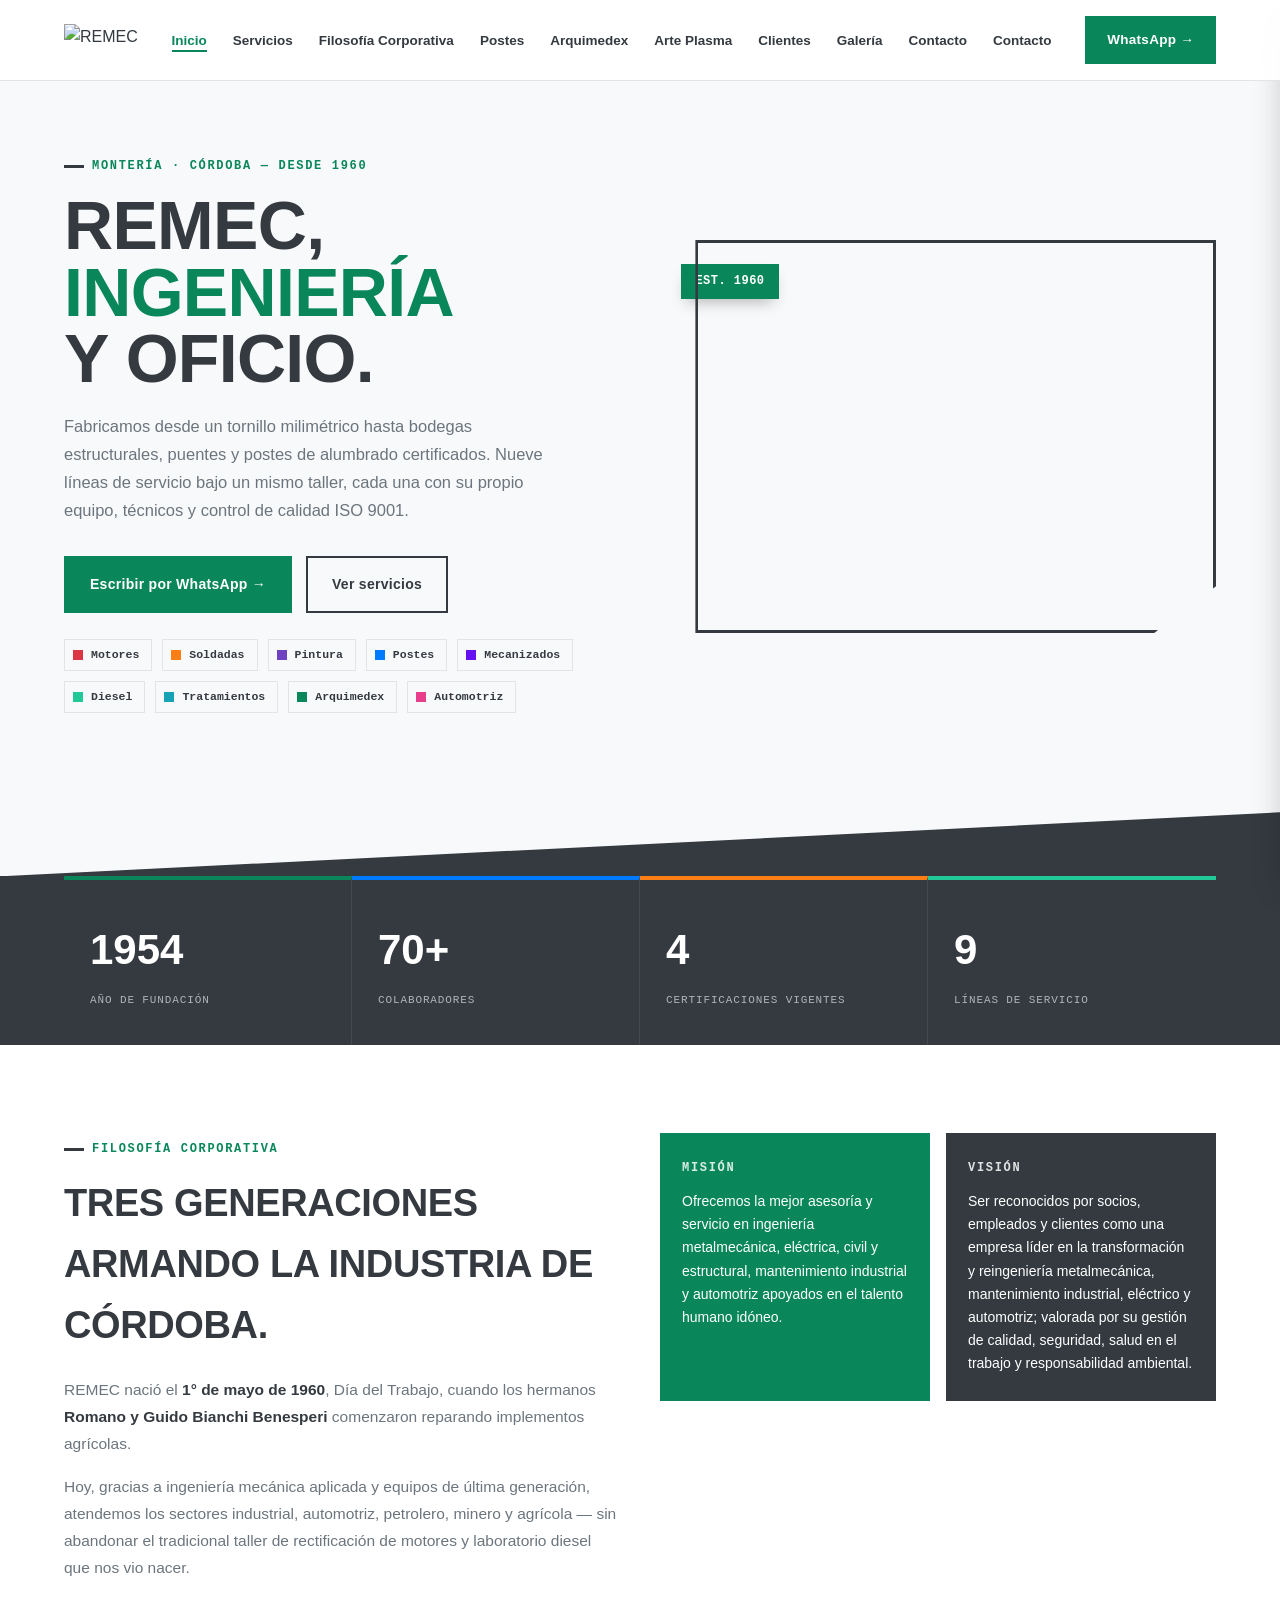
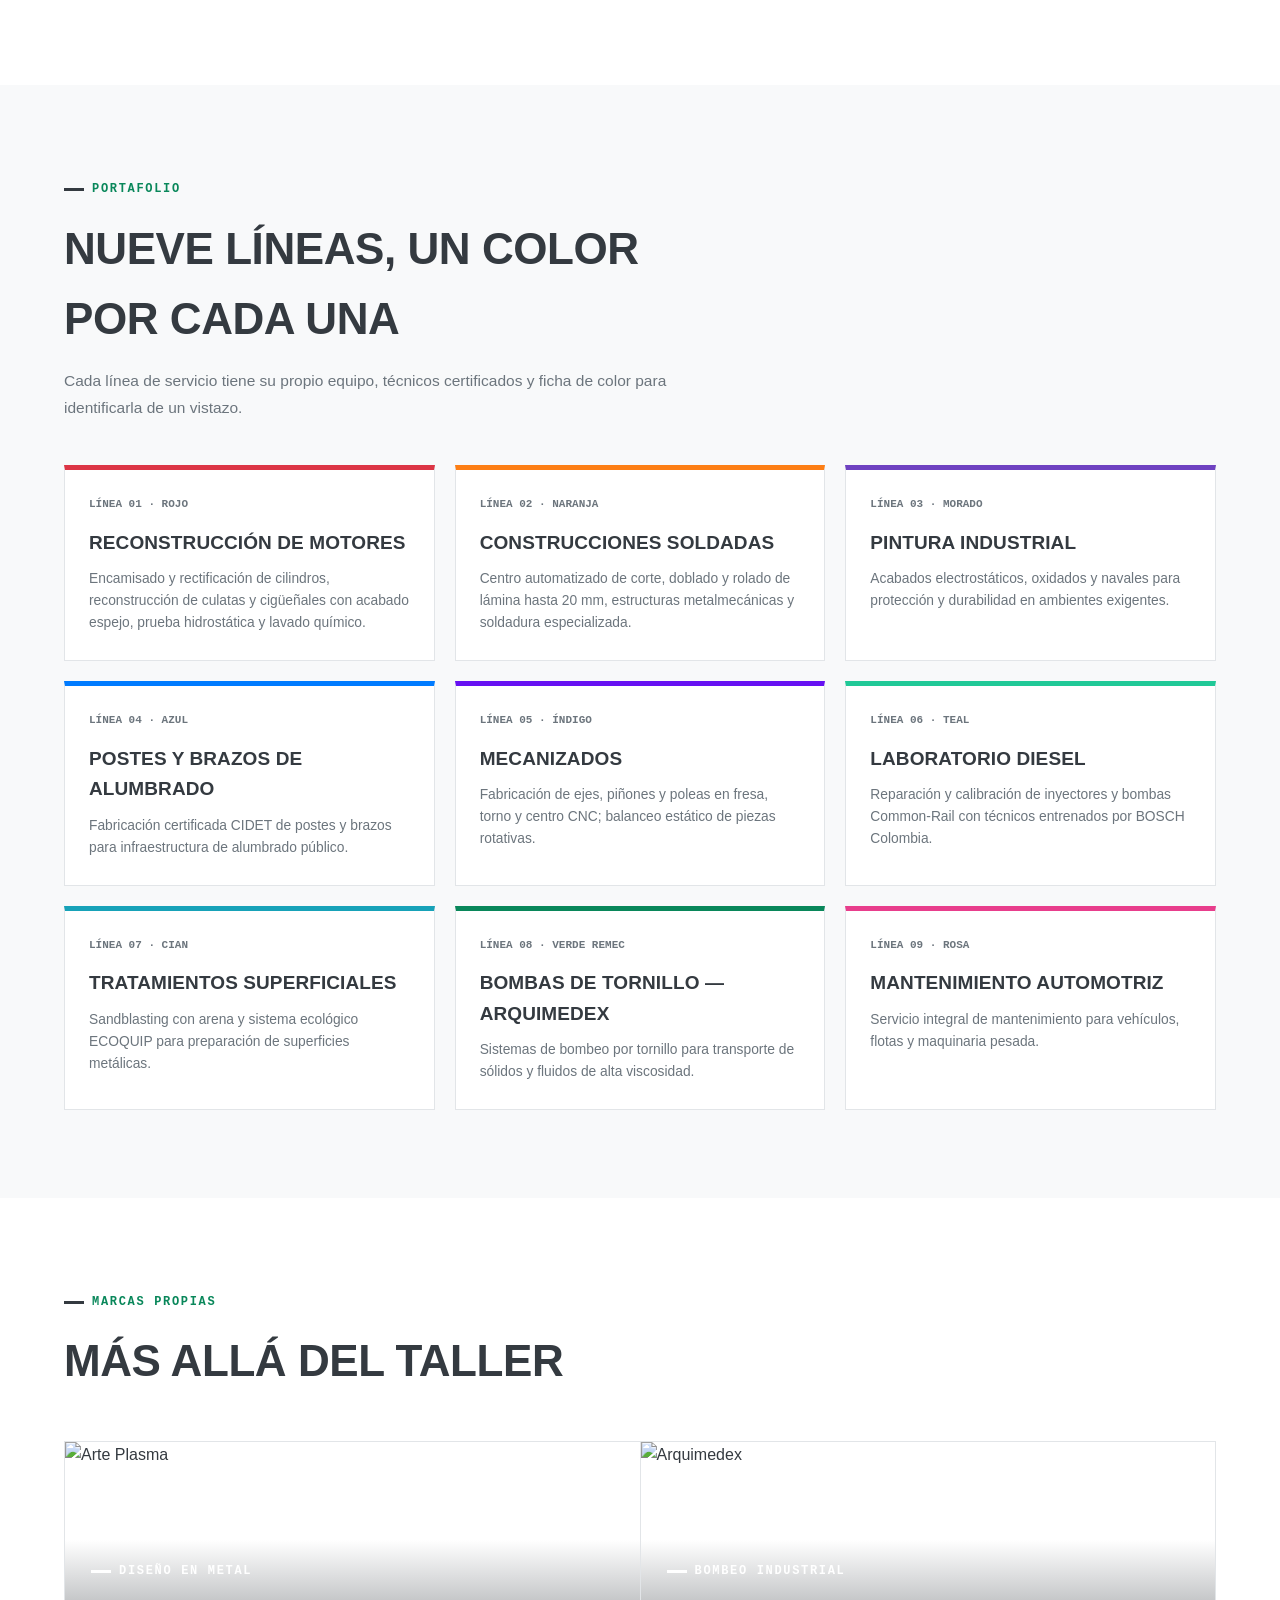
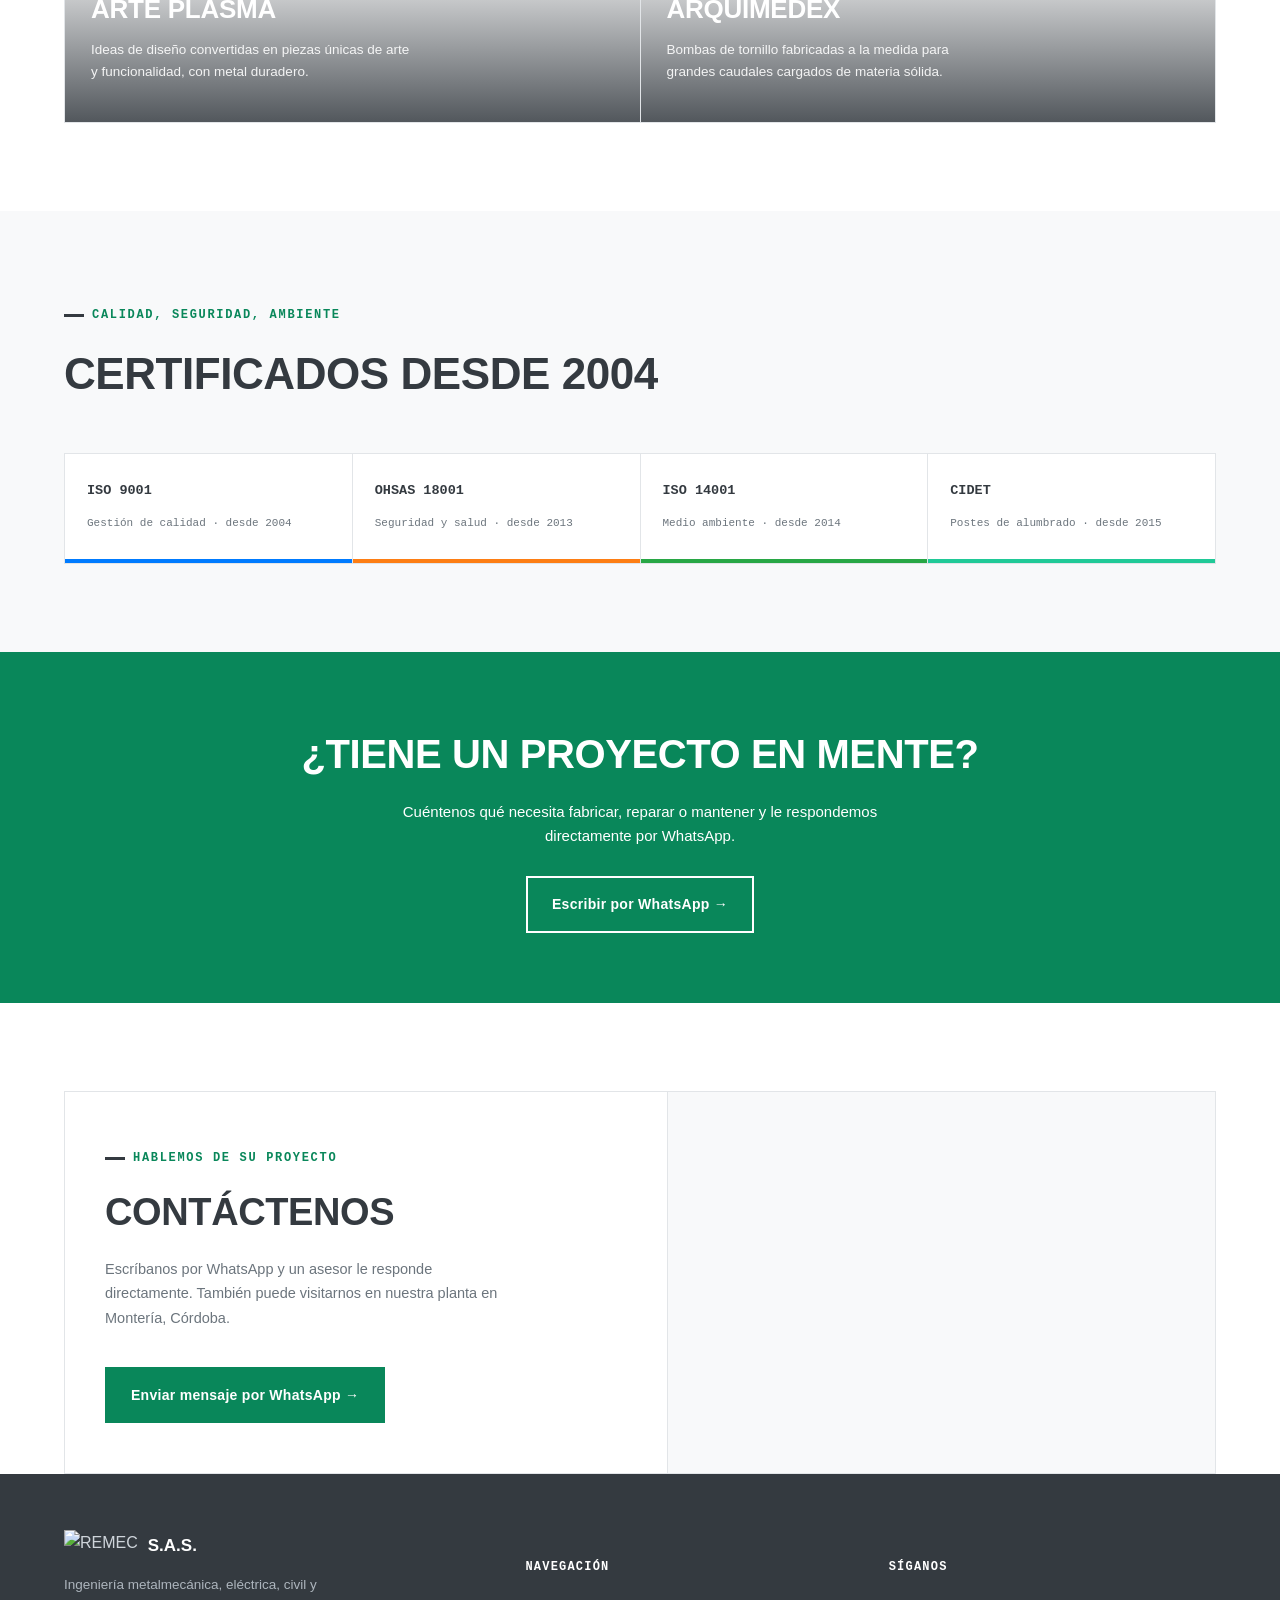
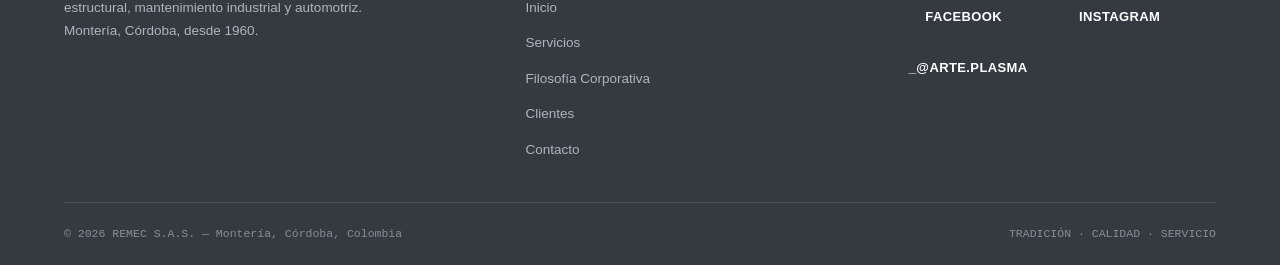
==== commit 05513468: "fix: remove duplicate Contact link in navigation" ====
--- a/index.html
+++ b/index.html
@@ -26,6 +26,7 @@
             <li><a href="Clientes.html">Clientes</a></li>
             <li><a href="Galeria.html">Galería</a></li>
             <li><a href="Contacto.html">Contacto</a></li>
+            <li><a href="Contacto.html">Contacto</a></li>
           </ul>
         </nav>
         <a
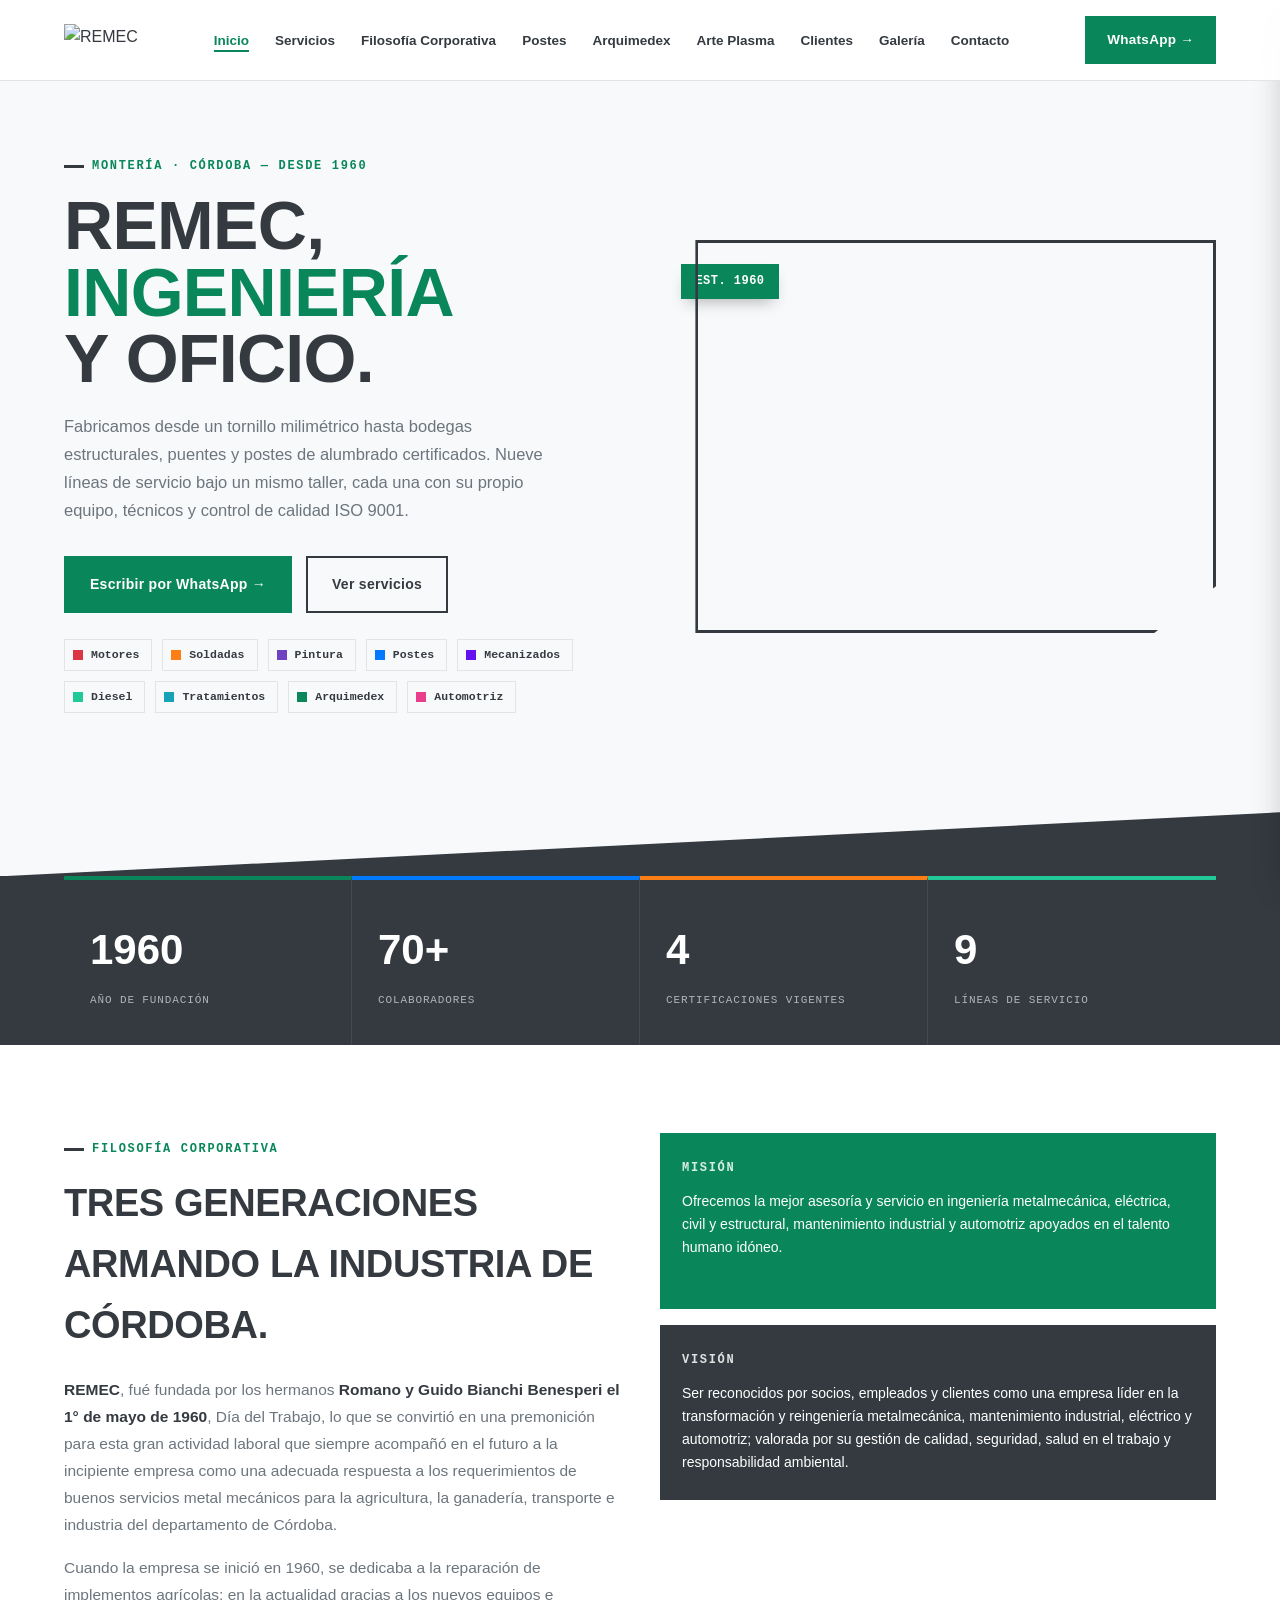
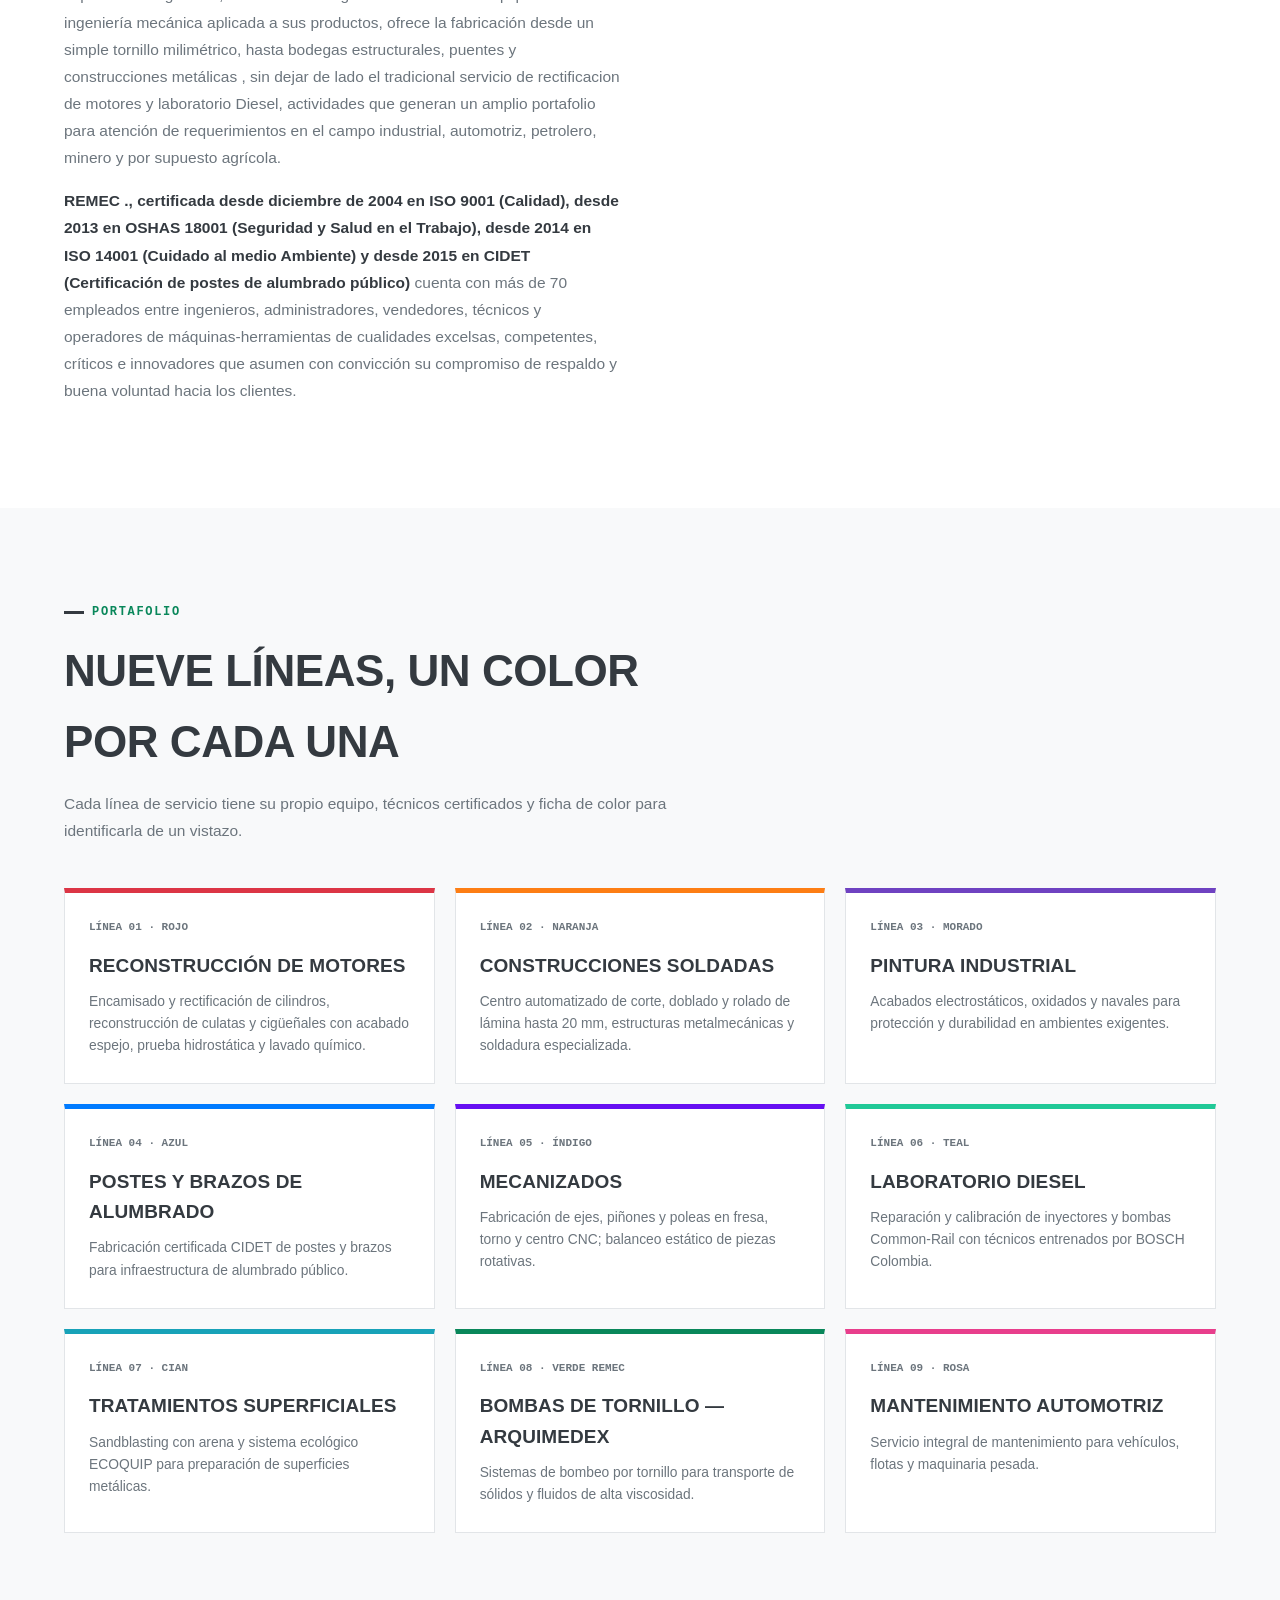
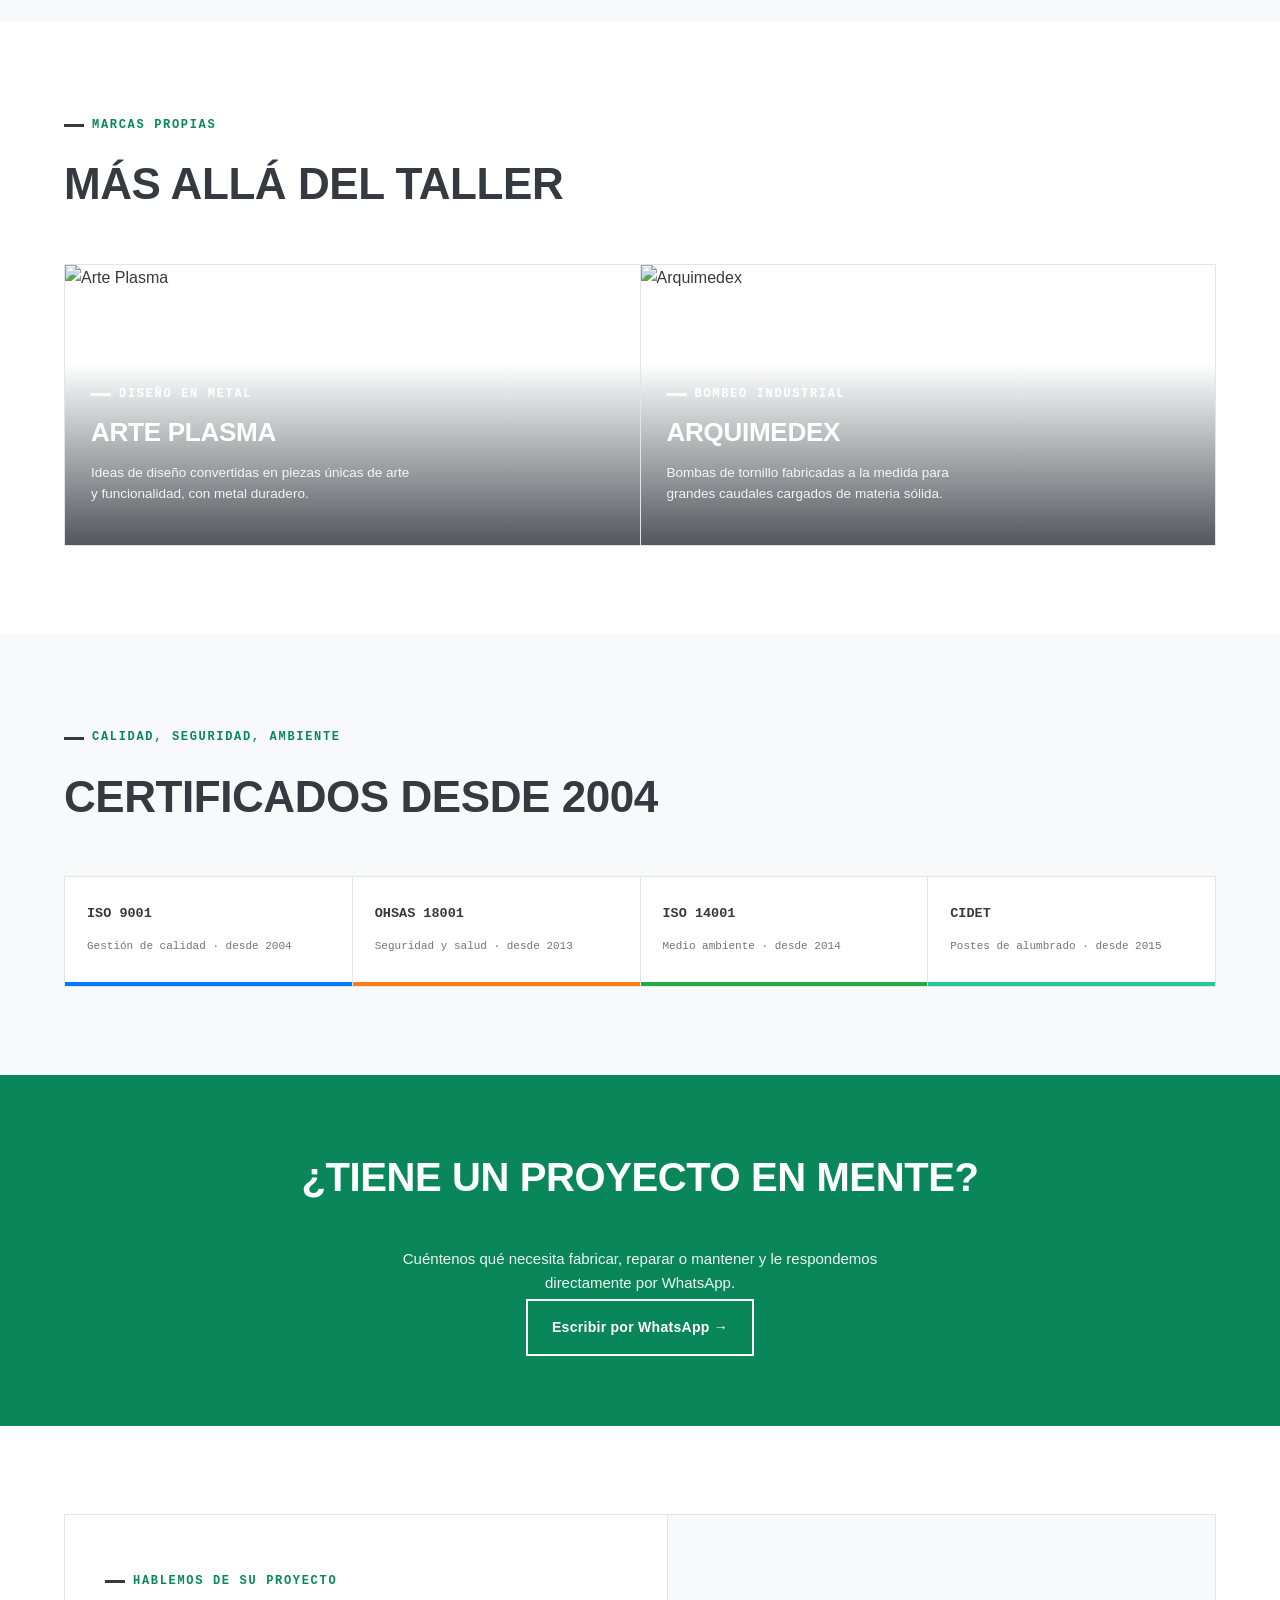
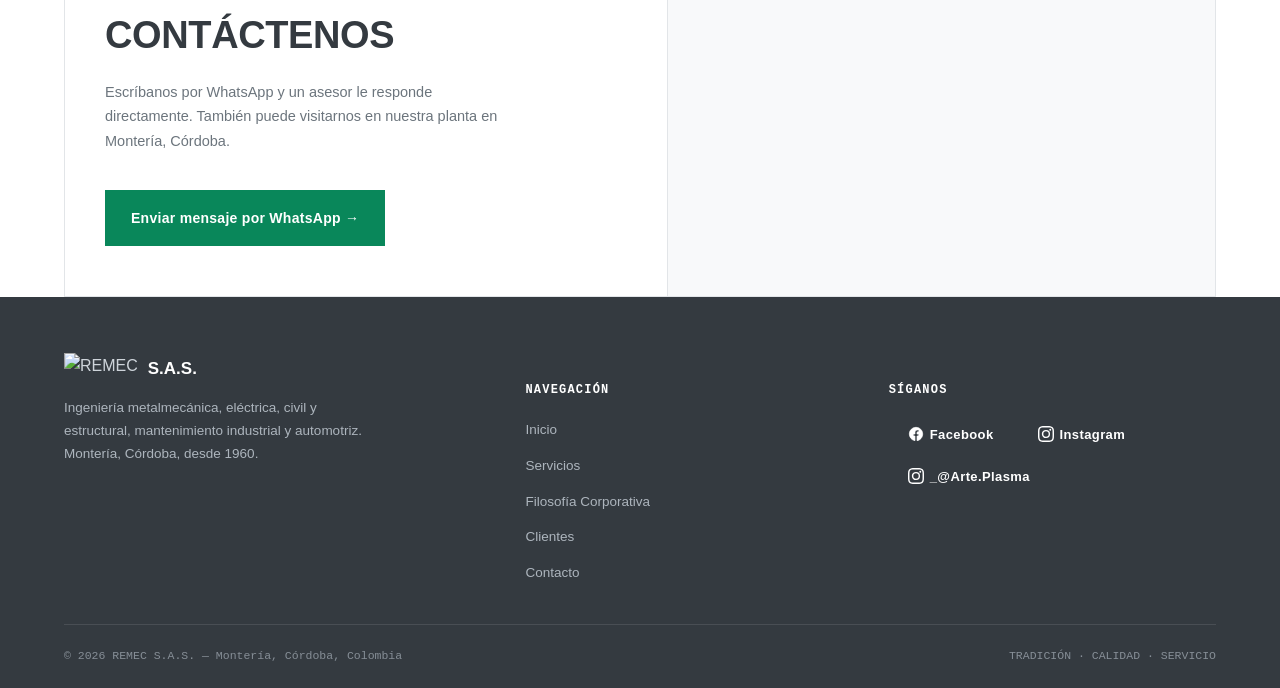
==== commit 13e5a84b: "Refactor Servicios.html content and structure; update social media icons and links in index.html; en" ====
--- a/index.html
+++ b/index.html
@@ -26,7 +26,6 @@
             <li><a href="Clientes.html">Clientes</a></li>
             <li><a href="Galeria.html">Galería</a></li>
             <li><a href="Contacto.html">Contacto</a></li>
-            <li><a href="Contacto.html">Contacto</a></li>
           </ul>
         </nav>
         <a
@@ -221,17 +220,40 @@
               Tres generaciones armando la industria de Córdoba.
             </h2>
             <p>
-              REMEC nació el <strong>1° de mayo de 1960</strong>, Día del
-              Trabajo, cuando los hermanos
-              <strong>Romano y Guido Bianchi Benesperi</strong> comenzaron
-              reparando implementos agrícolas.
-            </p>
-            <p>
-              Hoy, gracias a ingeniería mecánica aplicada y equipos de última
-              generación, atendemos los sectores industrial, automotriz,
-              petrolero, minero y agrícola — sin abandonar el tradicional taller
-              de rectificación de motores y laboratorio diesel que nos vio
-              nacer.
+              <strong>REMEC</strong>, fué fundada por los hermanos
+              <strong
+                >Romano y Guido Bianchi Benesperi el 1° de mayo de 1960</strong
+              >, Día del Trabajo, lo que se convirtió en una premonición para
+              esta gran actividad laboral que siempre acompañó en el futuro a la
+              incipiente empresa como una adecuada respuesta a los
+              requerimientos de buenos servicios metal mecánicos para la
+              agricultura, la ganadería, transporte e industria del departamento
+              de Córdoba.
+            </p>
+            <p>
+              Cuando la empresa se inició en 1960, se dedicaba a la reparación
+              de implementos agrícolas; en la actualidad gracias a los nuevos
+              equipos e ingeniería mecánica aplicada a sus productos, ofrece la
+              fabricación desde un simple tornillo milimétrico, hasta bodegas
+              estructurales, puentes y construcciones metálicas , sin dejar de
+              lado el tradicional servicio de rectificacion de motores y
+              laboratorio Diesel, actividades que generan un amplio portafolio
+              para atención de requerimientos en el campo industrial,
+              automotriz, petrolero, minero y por supuesto agrícola.
+            </p>
+            <p>
+              <strong
+                >REMEC ., certificada desde diciembre de 2004 en ISO 9001
+                (Calidad), desde 2013 en OSHAS 18001 (Seguridad y Salud en el
+                Trabajo), desde 2014 en ISO 14001 (Cuidado al medio Ambiente) y
+                desde 2015 en CIDET (Certificación de postes de alumbrado
+                público)</strong
+              >
+              cuenta con más de 70 empleados entre ingenieros, administradores,
+              vendedores, técnicos y operadores de máquinas-herramientas de
+              cualidades excelsas, competentes, críticos e innovadores que
+              asumen con convicción su compromiso de respaldo y buena voluntad
+              hacia los clientes.
             </p>
           </div>
           <div class="rmc2-mv-grid rmc2-reveal rmc2-d1">
@@ -523,7 +545,28 @@
                   )
                 "
               >
-                <span class="rmc2-box">Facebook</span>
+                <span class="rmc2-box">
+                  <svg
+                    class="rmc2-social-icon"
+                    viewBox="0 0 24 24"
+                    xmlns="http://www.w3.org/2000/svg"
+                    stroke="#ffffff"
+                    fill="#ffffff"
+                  >
+                    <g id="SVGRepo_bgCarrier" stroke-width="0"></g>
+                    <g
+                      id="SVGRepo_tracerCarrier"
+                      stroke-linecap="round"
+                      stroke-linejoin="round"
+                    ></g>
+                    <g id="SVGRepo_iconCarrier">
+                      <path
+                        d="M12 2.03998C6.5 2.03998 2 6.52998 2 12.06C2 17.06 5.66 21.21 10.44 21.96V14.96H7.9V12.06H10.44V9.84998C10.44 7.33998 11.93 5.95998 14.22 5.95998C15.31 5.95998 16.45 6.14998 16.45 6.14998V8.61998H15.19C13.95 8.61998 13.56 9.38998 13.56 10.18V12.06H16.34L15.89 14.96H13.56V21.96C15.9164 21.5878 18.0622 20.3855 19.6099 18.57C21.1576 16.7546 22.0054 14.4456 22 12.06C22 6.52998 17.5 2.03998 12 2.03998Z"
+                      ></path>
+                    </g>
+                  </svg>
+                  <span>Facebook</span>
+                </span>
               </button>
               <button
                 type="button"
@@ -534,18 +577,42 @@
                   )
                 "
               >
-                <span class="rmc2-box">Instagram</span>
+                <span class="rmc3-box">
+                  <svg
+                    class="rmc2-social-icon"
+                    viewBox="0 0 16 16"
+                    xmlns="http://www.w3.org/2000/svg"
+                    fill="currentColor"
+                  >
+                    <path
+                      d="M8 0C5.829 0 5.556.01 4.703.048 3.85.088 3.269.222 2.76.42a3.917 3.917 0 0 0-1.417.923A3.927 3.927 0 0 0 .42 2.76C.222 3.268.087 3.85.048 4.7.01 5.555 0 5.827 0 8.001c0 2.172.01 2.444.048 3.297.04.852.174 1.433.372 1.942.205.526.478.972.923 1.417.444.445.89.719 1.416.923.51.198 1.09.333 1.942.372C5.555 15.99 5.827 16 8 16s2.444-.01 3.298-.048c.851-.04 1.434-.174 1.943-.372a3.916 3.916 0 0 0 1.416-.923c.445-.445.718-.891.923-1.417.197-.509.332-1.09.372-1.942C15.99 10.445 16 10.173 16 8s-.01-2.445-.048-3.299c-.04-.851-.175-1.433-.372-1.941a3.926 3.926 0 0 0-.923-1.417A3.911 3.911 0 0 0 13.24.42c-.51-.198-1.092-.333-1.943-.372C10.443.01 10.172 0 7.998 0h.003zm-.717 1.442h.718c2.136 0 2.389.007 3.232.046.78.035 1.204.166 1.486.275.373.145.64.319.92.599.28.28.453.546.598.92.11.281.24.705.275 1.485.039.843.047 1.096.047 3.231s-.008 2.389-.047 3.232c-.035.78-.166 1.203-.275 1.485a2.47 2.47 0 0 1-.599.919c-.28.28-.546.453-.92.598-.28.11-.704.24-1.485.276-.843.038-1.096.047-3.232.047s-2.39-.009-3.233-.047c-.78-.036-1.203-.166-1.485-.276a2.478 2.478 0 0 1-.92-.598 2.48 2.48 0 0 1-.6-.92c-.109-.281-.24-.705-.275-1.485-.038-.843-.046-1.096-.046-3.233 0-2.136.008-2.388.046-3.231.036-.78.166-1.204.276-1.486.145-.373.319-.64.599-.92.28-.28.546-.453.92-.598.282-.11.705-.24 1.485-.276.738-.034 1.024-.044 2.515-.045v.002zm4.988 1.328a.96.96 0 1 0 0 1.92.96.96 0 0 0 0-1.92zm-4.27 1.122a4.109 4.109 0 1 0 0 8.217 4.109 4.109 0 0 0 0-8.217zm0 1.441a2.667 2.667 0 1 1 0 5.334 2.667 2.667 0 0 1 0-5.334z"
+                    ></path>
+                  </svg>
+                  <span>Instagram</span>
+                </span>
               </button>
               <button
                 type="button"
                 onclick="
                   window.open(
-                    'https://www.instagram.com/arte.plasma/',
+                    'https://instagram.com/remecmonteria?igshid=1e9cdvmd9q17o',
                     '_blank',
                   )
                 "
               >
-                <span class="rmc2-box">_@arte.plasma</span>
+                <span class="rmc3-box">
+                  <svg
+                    class="rmc3-social-icon"
+                    viewBox="0 0 16 16"
+                    xmlns="http://www.w3.org/2000/svg"
+                    fill="currentColor"
+                  >
+                    <path
+                      d="M8 0C5.829 0 5.556.01 4.703.048 3.85.088 3.269.222 2.76.42a3.917 3.917 0 0 0-1.417.923A3.927 3.927 0 0 0 .42 2.76C.222 3.268.087 3.85.048 4.7.01 5.555 0 5.827 0 8.001c0 2.172.01 2.444.048 3.297.04.852.174 1.433.372 1.942.205.526.478.972.923 1.417.444.445.89.719 1.416.923.51.198 1.09.333 1.942.372C5.555 15.99 5.827 16 8 16s2.444-.01 3.298-.048c.851-.04 1.434-.174 1.943-.372a3.916 3.916 0 0 0 1.416-.923c.445-.445.718-.891.923-1.417.197-.509.332-1.09.372-1.942C15.99 10.445 16 10.173 16 8s-.01-2.445-.048-3.299c-.04-.851-.175-1.433-.372-1.941a3.926 3.926 0 0 0-.923-1.417A3.911 3.911 0 0 0 13.24.42c-.51-.198-1.092-.333-1.943-.372C10.443.01 10.172 0 7.998 0h.003zm-.717 1.442h.718c2.136 0 2.389.007 3.232.046.78.035 1.204.166 1.486.275.373.145.64.319.92.599.28.28.453.546.598.92.11.281.24.705.275 1.485.039.843.047 1.096.047 3.231s-.008 2.389-.047 3.232c-.035.78-.166 1.203-.275 1.485a2.47 2.47 0 0 1-.599.919c-.28.28-.546.453-.92.598-.28.11-.704.24-1.485.276-.843.038-1.096.047-3.232.047s-2.39-.009-3.233-.047c-.78-.036-1.203-.166-1.485-.276a2.478 2.478 0 0 1-.92-.598 2.48 2.48 0 0 1-.6-.92c-.109-.281-.24-.705-.275-1.485-.038-.843-.046-1.096-.046-3.233 0-2.136.008-2.388.046-3.231.036-.78.166-1.204.276-1.486.145-.373.319-.64.599-.92.28-.28.546-.453.92-.598.282-.11.705-.24 1.485-.276.738-.034 1.024-.044 2.515-.045v.002zm4.988 1.328a.96.96 0 1 0 0 1.92.96.96 0 0 0 0-1.92zm-4.27 1.122a4.109 4.109 0 1 0 0 8.217 4.109 4.109 0 0 0 0-8.217zm0 1.441a2.667 2.667 0 1 1 0 5.334 2.667 2.667 0 0 1 0-5.334z"
+                    ></path>
+                  </svg>
+                  <span>_@Arte.Plasma</span>
+                </span>
               </button>
             </div>
           </div>
--- a/css/style.css
+++ b/css/style.css
@@ -683,12 +683,12 @@
 }
 .rmc2-mv-grid {
   display: grid;
-  grid-template-columns: 1fr;
+  grid-template-rows: 1fr;
   gap: 16px;
 }
 @media (min-width: 520px) {
   .rmc2-mv-grid {
-    grid-template-columns: 1fr 1fr;
+    grid-template-rows: 1fr 1fr;
   }
 }
 .rmc2-mv-card {
@@ -1469,22 +1469,31 @@
 }
 
 .rmc2-box {
-  width: 140px;
+  width: auto;
   height: auto;
   float: left;
   transition: 0.5s linear;
   position: relative;
-  display: block;
+  display: inline-flex;
+  align-items: center;
+  justify-content: center;
+  gap: 6px;
   overflow: hidden;
-  padding: 15px;
+  padding: 10px 14px;
   text-align: center;
   margin: 0 5px;
   background: transparent;
-  text-transform: uppercase;
   font-weight: 900;
   font-size: 13px;
   letter-spacing: 0.03em;
   color: var(--white);
+}
+
+.rmc2-social-icon {
+  width: 16px;
+  height: 16px;
+  fill: #fff;
+  flex-shrink: 0;
 }
 
 .rmc2-box:before {
@@ -1514,7 +1523,7 @@
 }
 
 .rmc2-box:hover {
-  box-shadow: 0 5px 15px rgba(0, 0, 0, 0.5);
+  box-shadow: 10px 15px 15px rgba(0, 17, 255, 0.5);
 }
 
 .rmc2-box:hover:before {
@@ -1534,6 +1543,102 @@
     0.3s transform linear,
     0.3s height linear 0.5s;
 }
+
+
+/* BOTONES SOCIALES - INSTAGRAM*/
+
+.rmc2-social-row {
+  display: flex;
+  flex-wrap: wrap;
+  gap: 6px;
+}
+
+.rmc3-social-row button {
+  color: var(--white);
+  text-decoration: none;
+  cursor: pointer;
+  outline: none;
+  border: none;
+  background: transparent;
+  padding: 0;
+}
+
+.rmc3-box {
+  width: auto;
+  height: auto;
+  float: left;
+  transition: 0.5s linear;
+  position: relative;
+  display: inline-flex;
+  align-items: center;
+  justify-content: center;
+  gap: 6px;
+  overflow: hidden;
+  padding: 10px 14px;
+  text-align: center;
+  margin: 0 5px;
+  background: transparent;
+  font-weight: 900;
+  font-size: 13px;
+  letter-spacing: 0.03em;
+  color: var(--white);
+}
+
+.rmc3-social-icon {
+  width: 16px;
+  height: 16px;
+  fill: #fff;
+  flex-shrink: 0;
+}
+
+.rmc3-box:before {
+  position: absolute;
+  content: "";
+  left: 0;
+  bottom: 0;
+  height: 4px;
+  width: 100%;
+  border-bottom: 4px solid transparent;
+  border-left: 4px solid transparent;
+  box-sizing: border-box;
+  transform: translateX(100%);
+}
+
+.rmc3-box:after {
+  position: absolute;
+  content: "";
+  top: 0;
+  left: 0;
+  width: 100%;
+  height: 4px;
+  border-top: 4px solid transparent;
+  border-right: 4px solid transparent;
+  box-sizing: border-box;
+  transform: translateX(-100%);
+}
+
+.rmc3-box:hover {
+  box-shadow: 0 15px 15px rgba(255, 5, 242, 0.421);
+}
+
+.rmc3-box:hover:before {
+  border-color: var(--red);
+  height: 100%;
+  transform: translateX(0);
+  transition:
+    0.3s transform linear,
+    0.3s height linear 0.3s;
+}
+
+.rmc3-box:hover:after {
+  border-color: var(--red);
+  height: 100%;
+  transform: translateX(0);
+  transition:
+    0.3s transform linear,
+    0.3s height linear 0.5s;
+}
+
 
 /* ===================================================================
    FIN DEL MAPEO — Resumen rápido
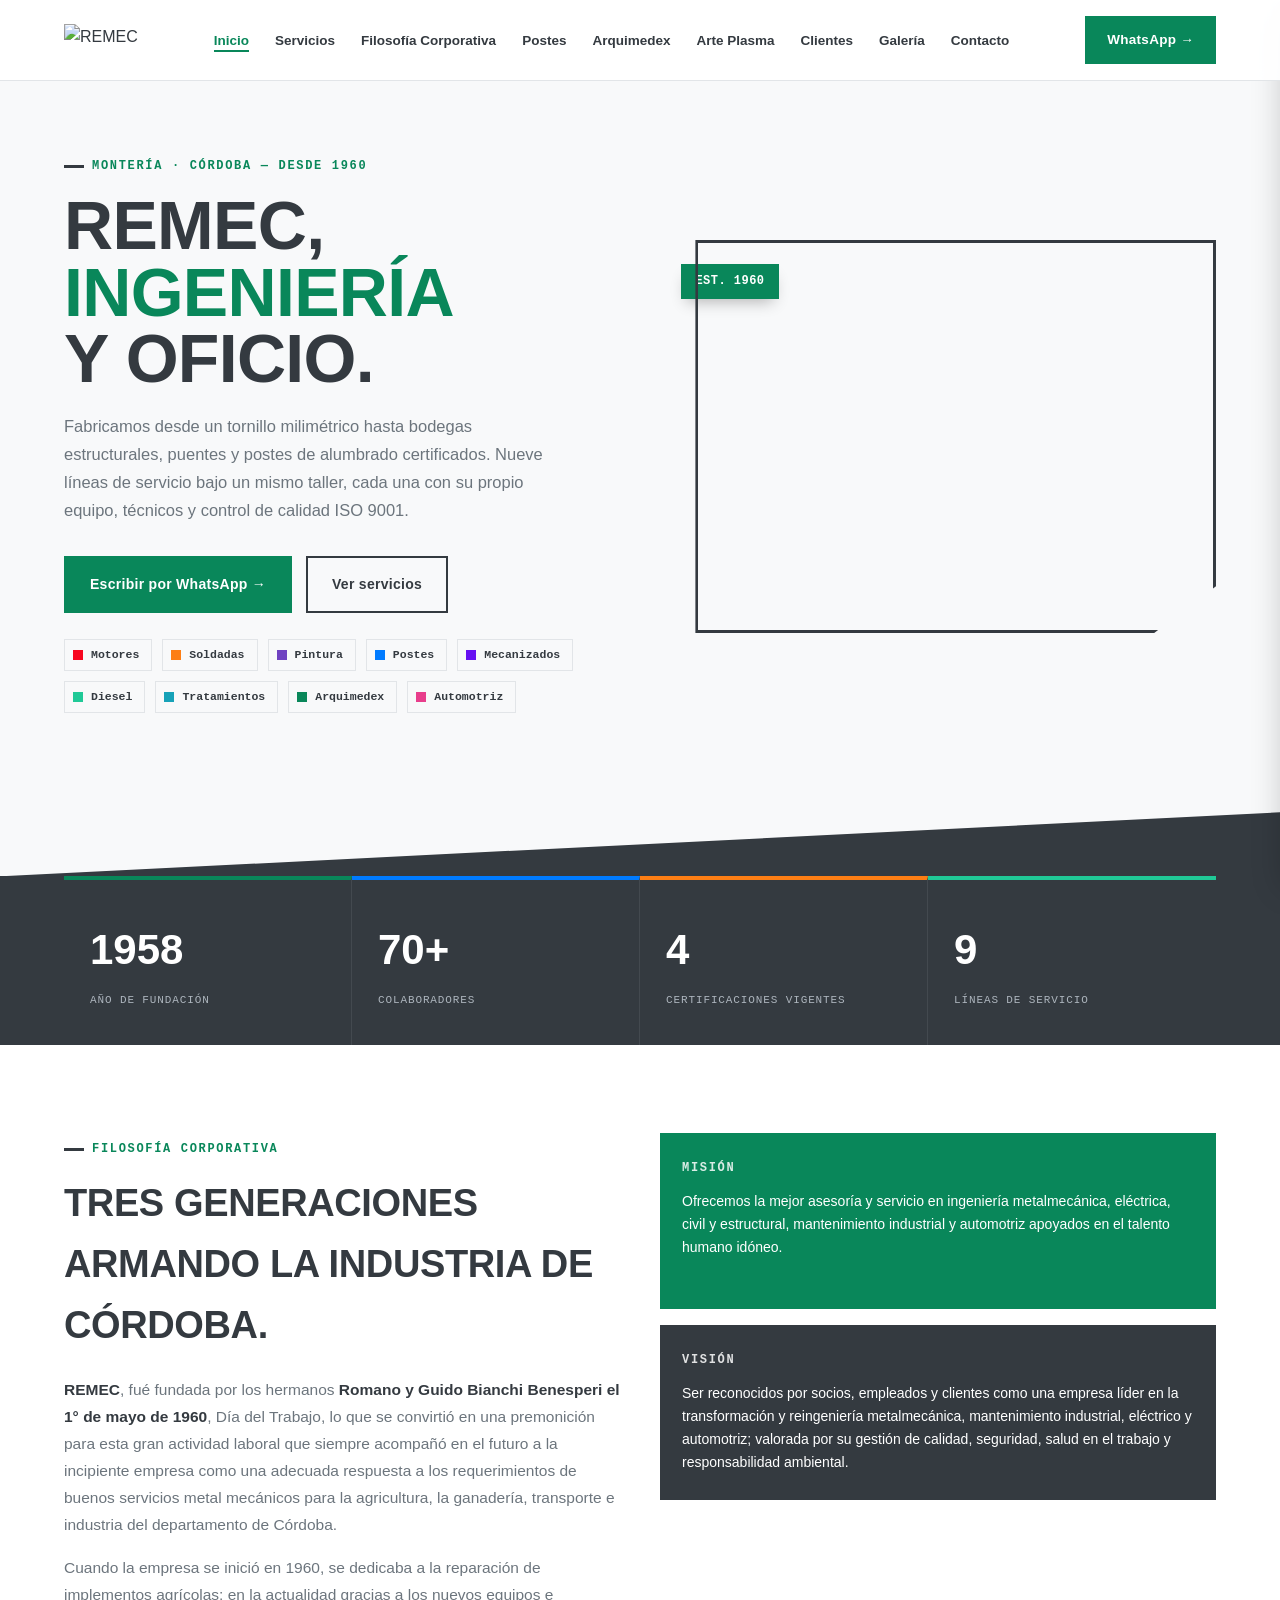
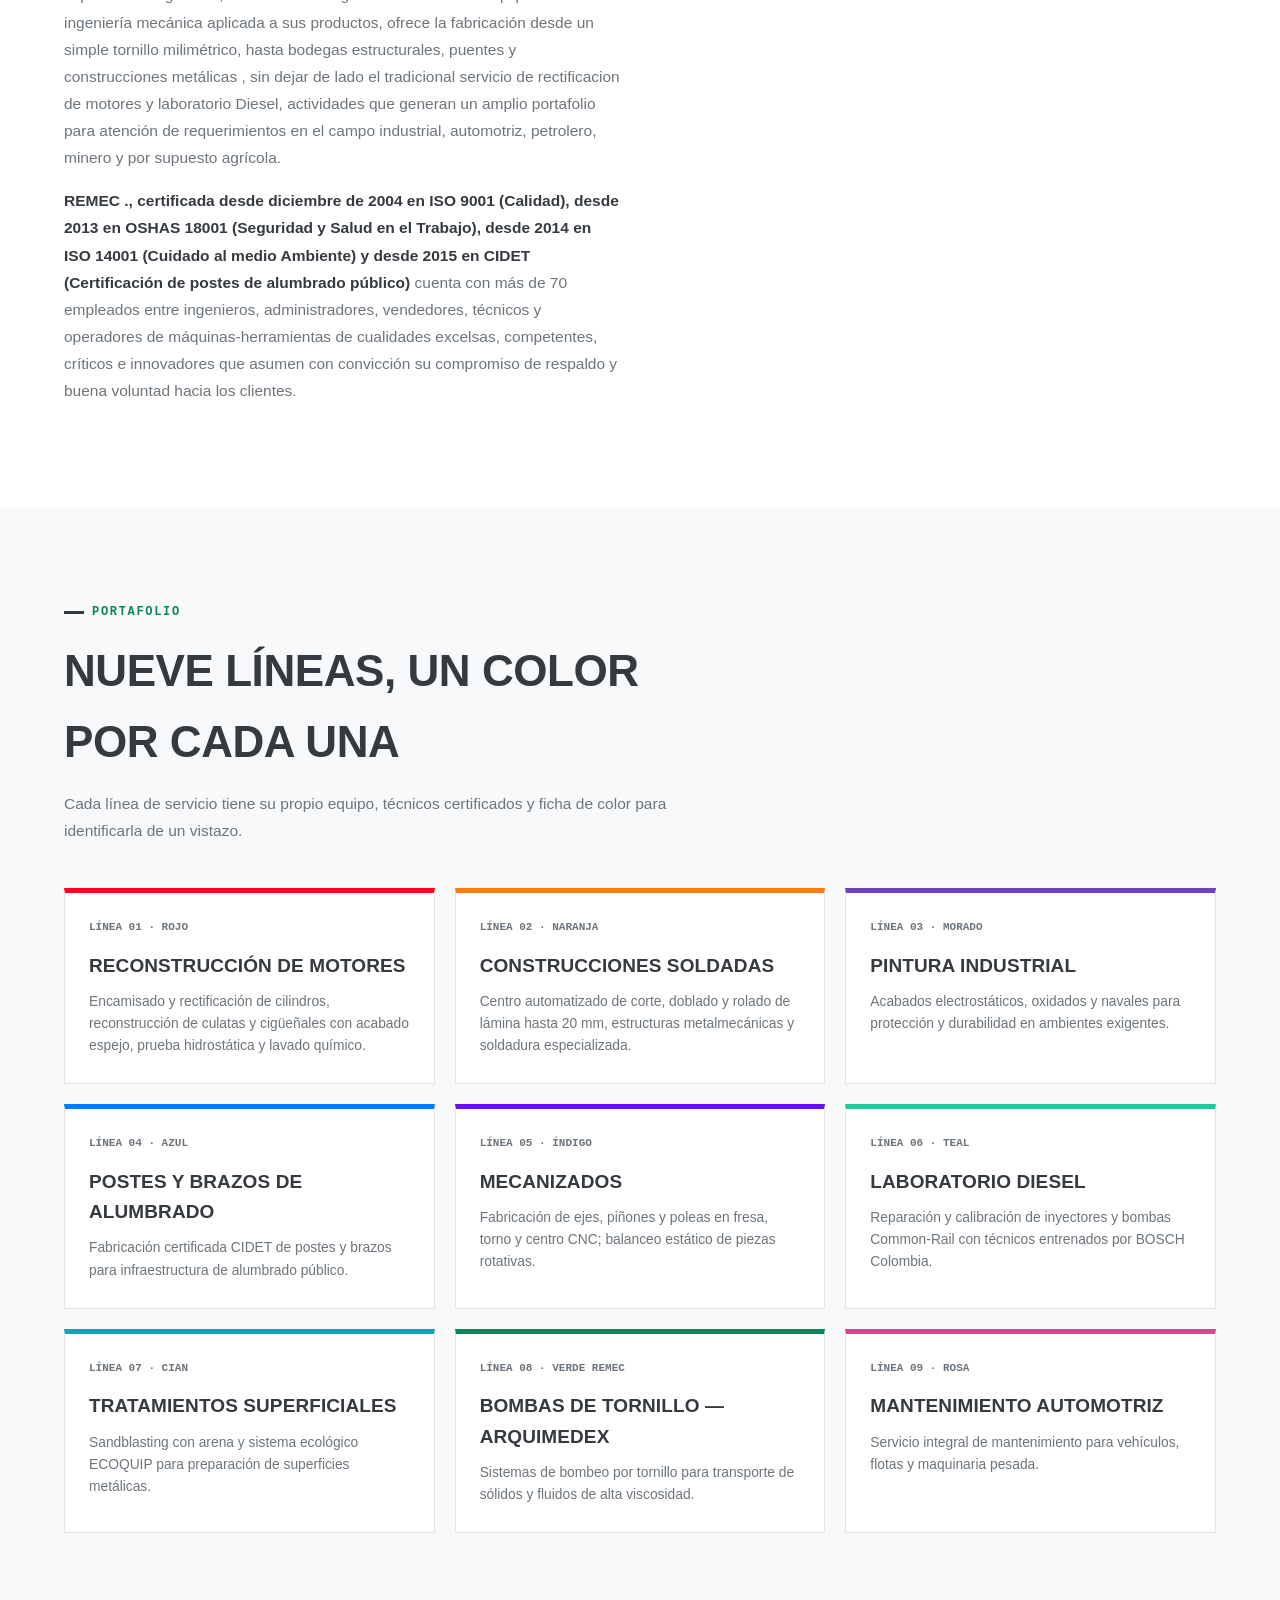
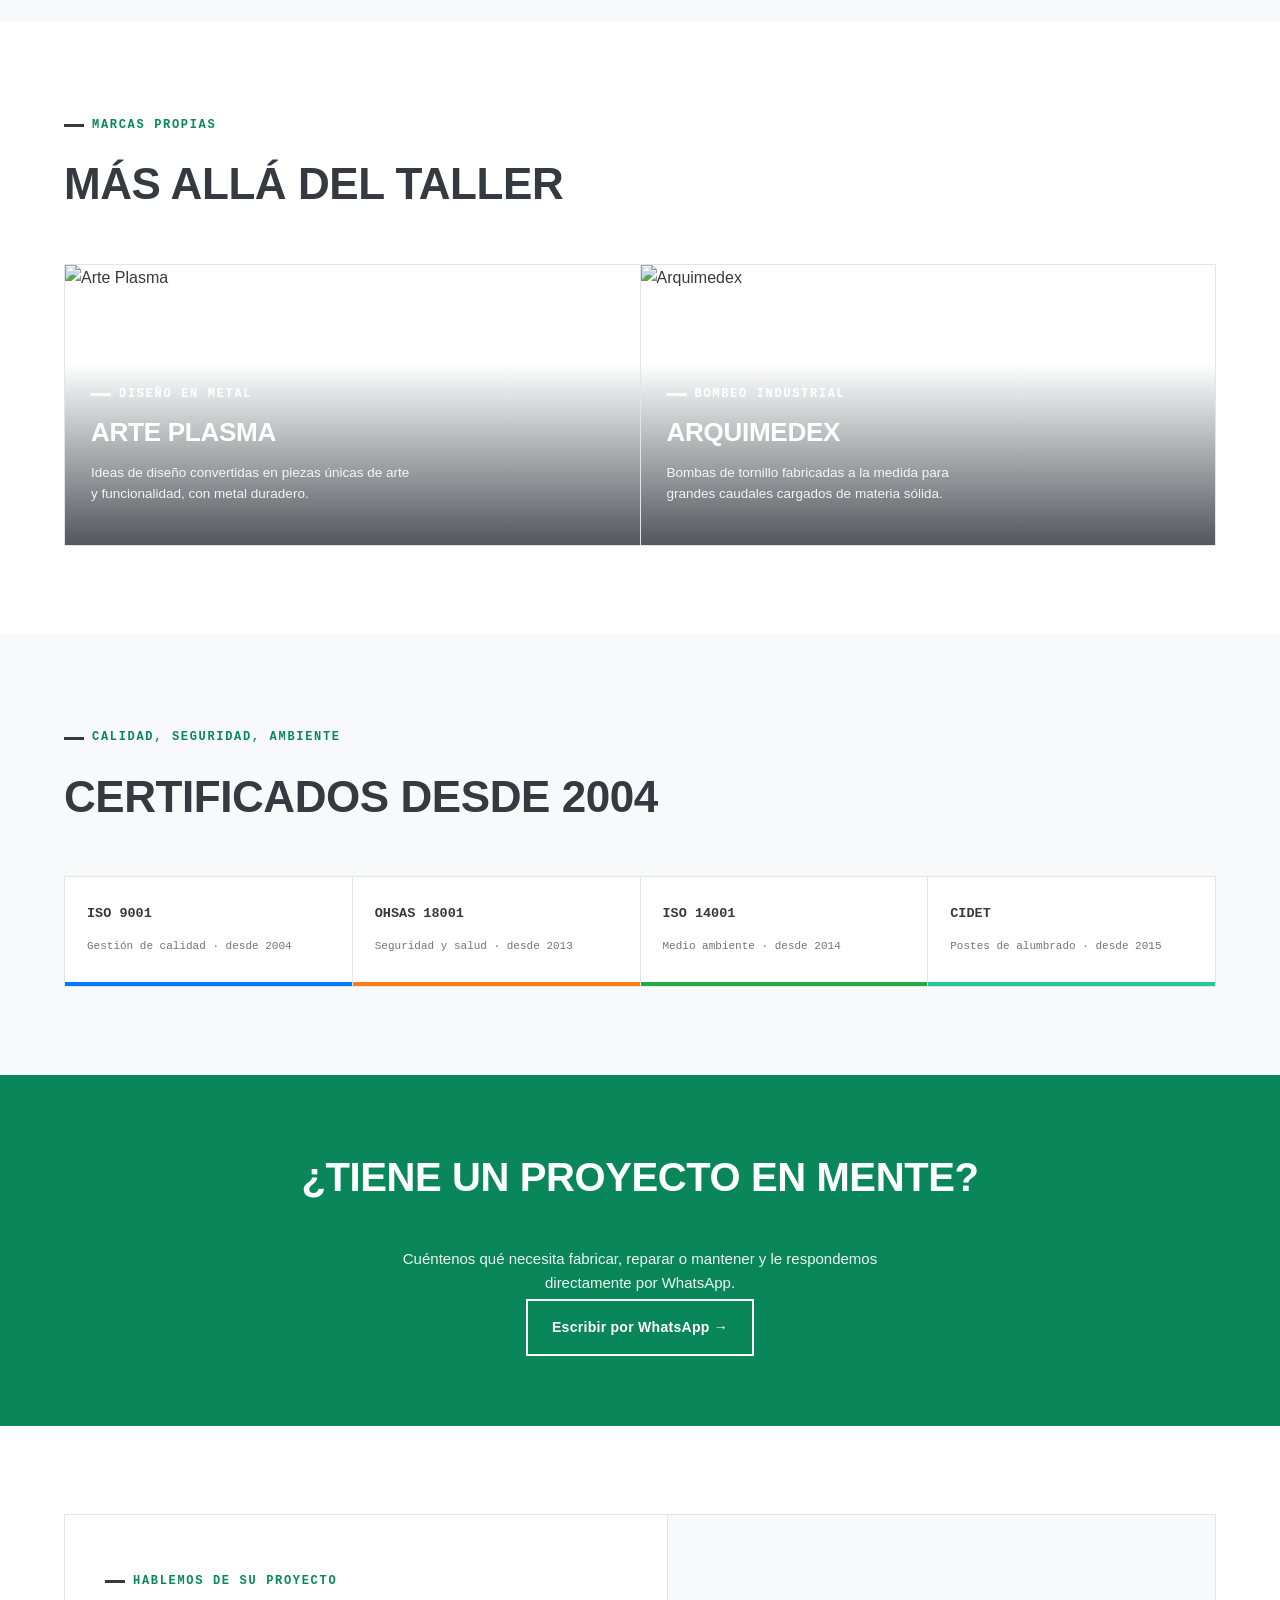
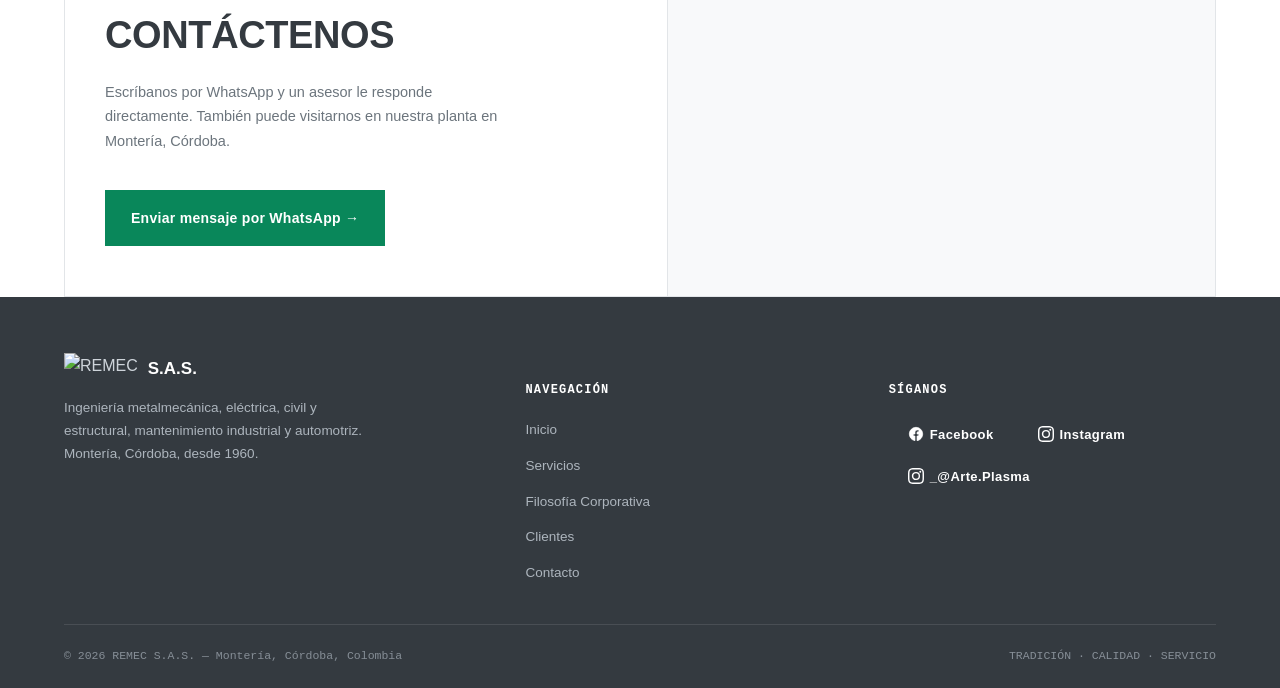
==== commit f192f8a4: "fix: update navigation links and improve accessibility in multiple HTML files; adjust CSS styles for" ====
--- a/index.html
+++ b/index.html
@@ -49,7 +49,7 @@
     <div class="rmc2-scrim" id="rmc2Scrim"></div>
     <div class="rmc2-mobile-menu" id="rmc2MobileMenu">
       <ul>
-        <li><a href="index.html">Inicio</a></li>
+        <li><a href="index.html" class="rmc2-active">Inicio</a></li>
         <li><a href="Servicios.html">Servicios</a></li>
         <li><a href="Filo.html">Filosofía Corporativa</a></li>
         <li><a href="AP.html">Postes</a></li>
--- a/css/style.css
+++ b/css/style.css
@@ -8,7 +8,7 @@
   --indigo: #6610f2;
   --purple: #6f42c1;
   --pink: #e83e8c;
-  --red: #dc3545;
+  --red: #f7071f;
   --orange: #fd7e14;
   --yellow: #ffc107;
   --green: #28a745;
@@ -228,6 +228,10 @@
   width: 100%;
 }
 
+/*====================================================================
+   3.1 Botón CTA en el header — GLOBAL: Todas las páginas
+ ==================================================================*/
+
 .rmc2-cta-btn {
   font-size: 13.5px;
   font-weight: 700;
@@ -250,7 +254,8 @@
 }
 .rmc2-cta-btn:hover {
   transform: translateY(-2px);
-  box-shadow: 0 10px 20px -8px rgba(9, 135, 90, 0.5);
+  box-shadow: 0 10px 20px -8px rgba(2, 250, 163, 0.5);
+  color: var(--dark);
 }
 
 /* ===================================================================
@@ -1220,7 +1225,7 @@
    Marco contenedor del logo de marca propia
    =================================================================== */
 .rmc2-logo-frame {
-  max-width: 320px;
+  
   padding: 18px;
   border: 1px solid var(--rmc2-border);
   background: var(--light);
